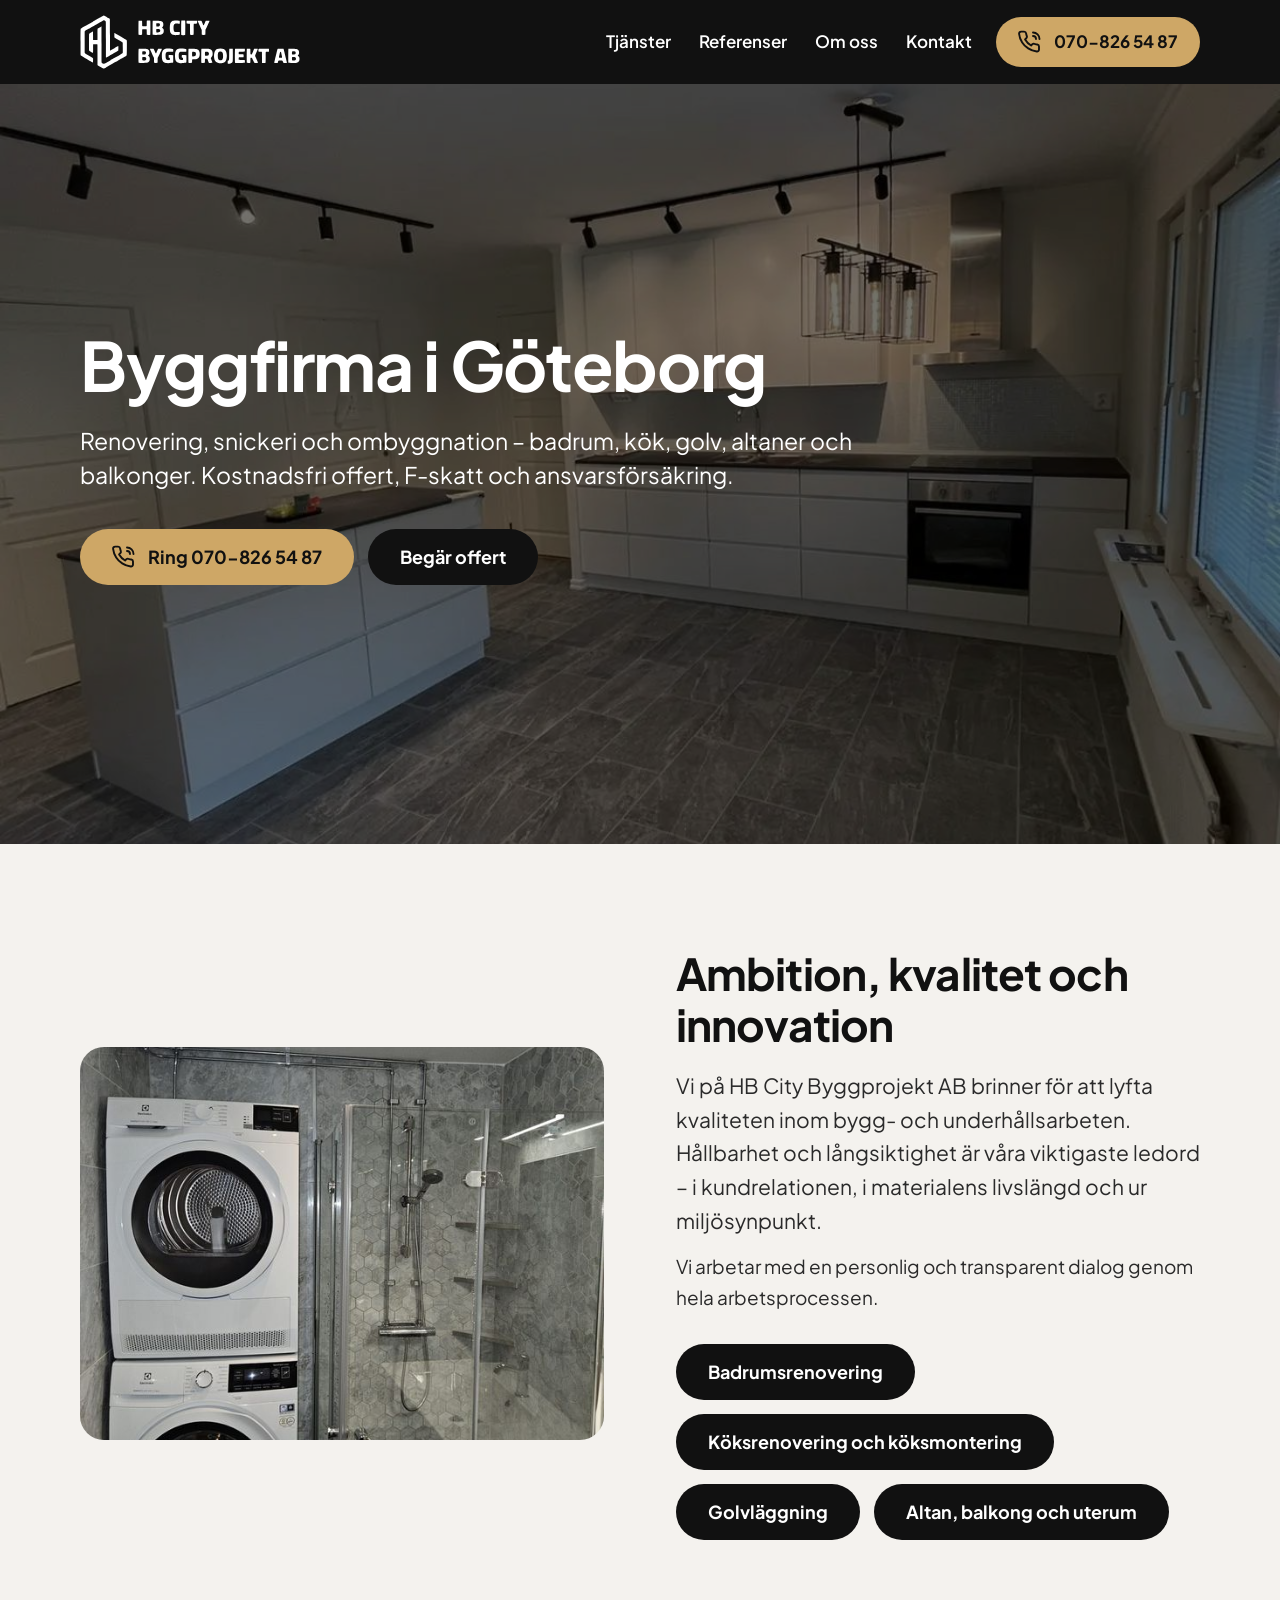
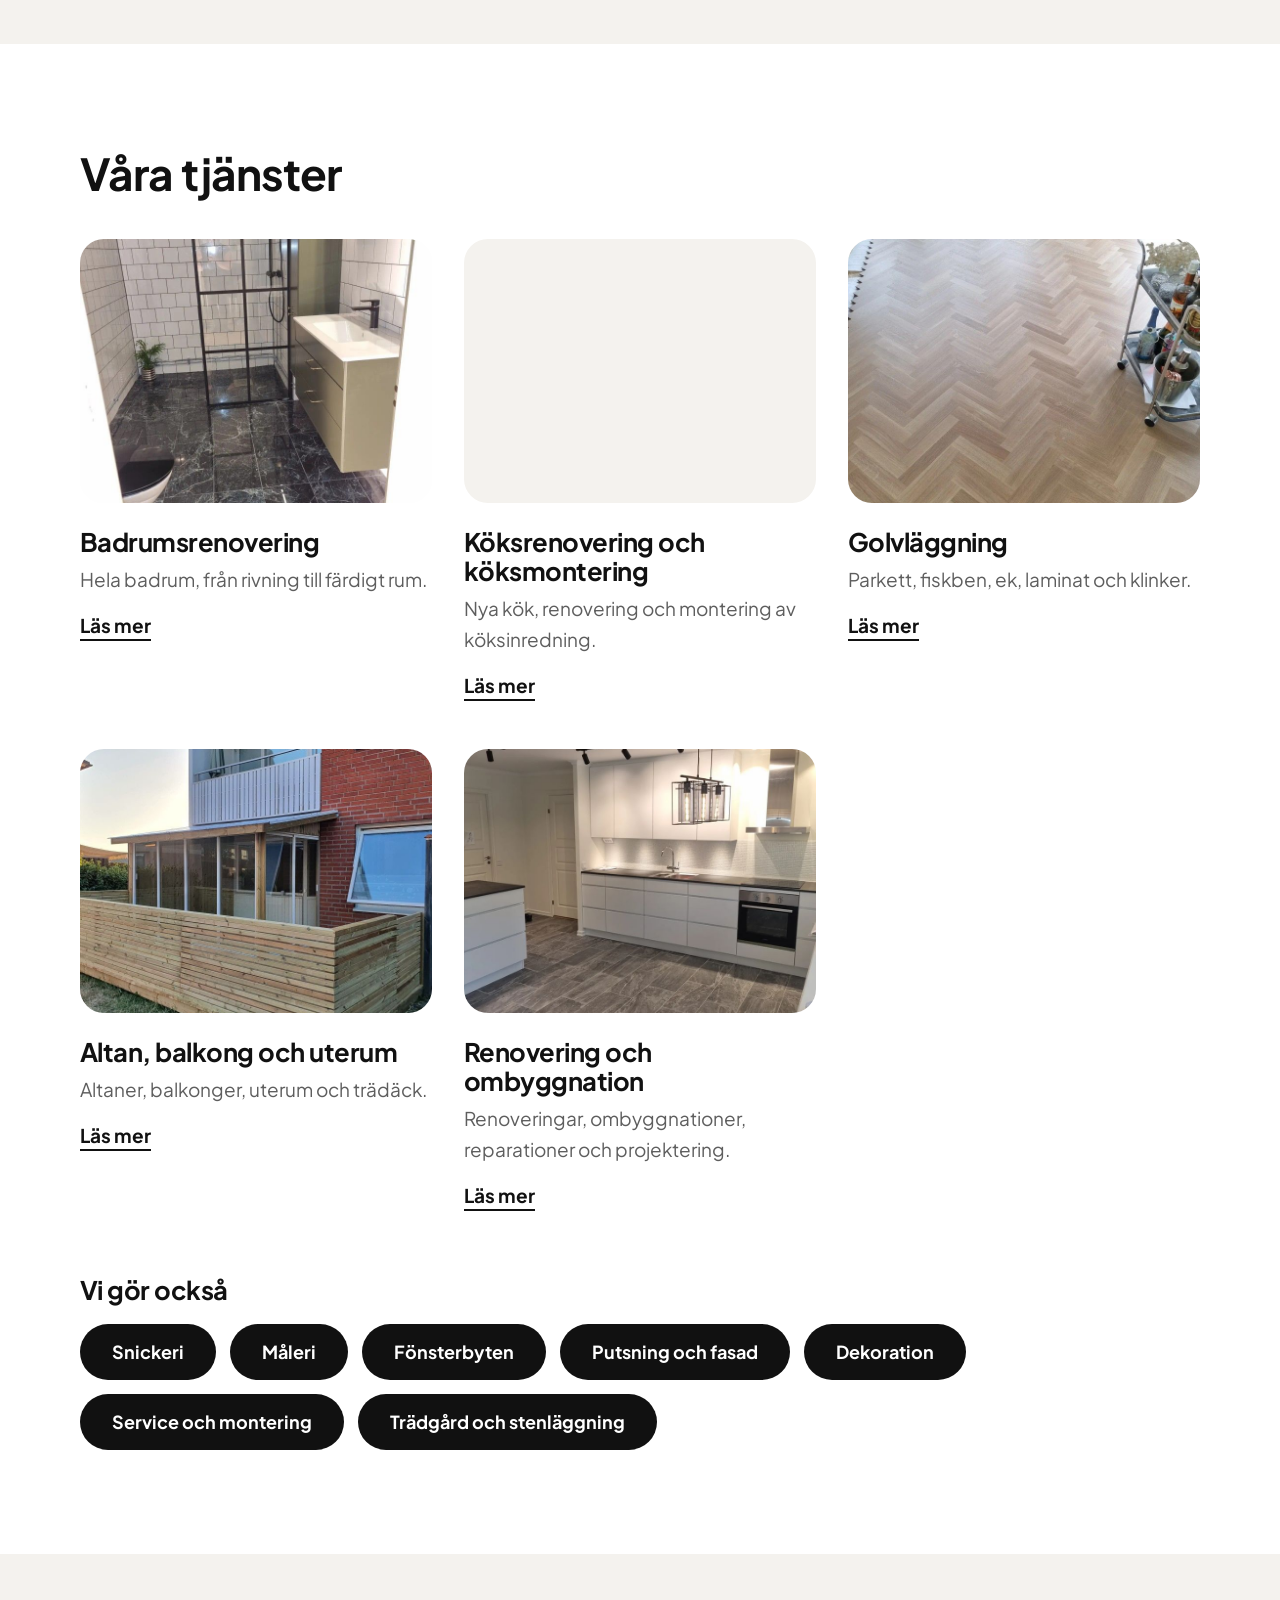
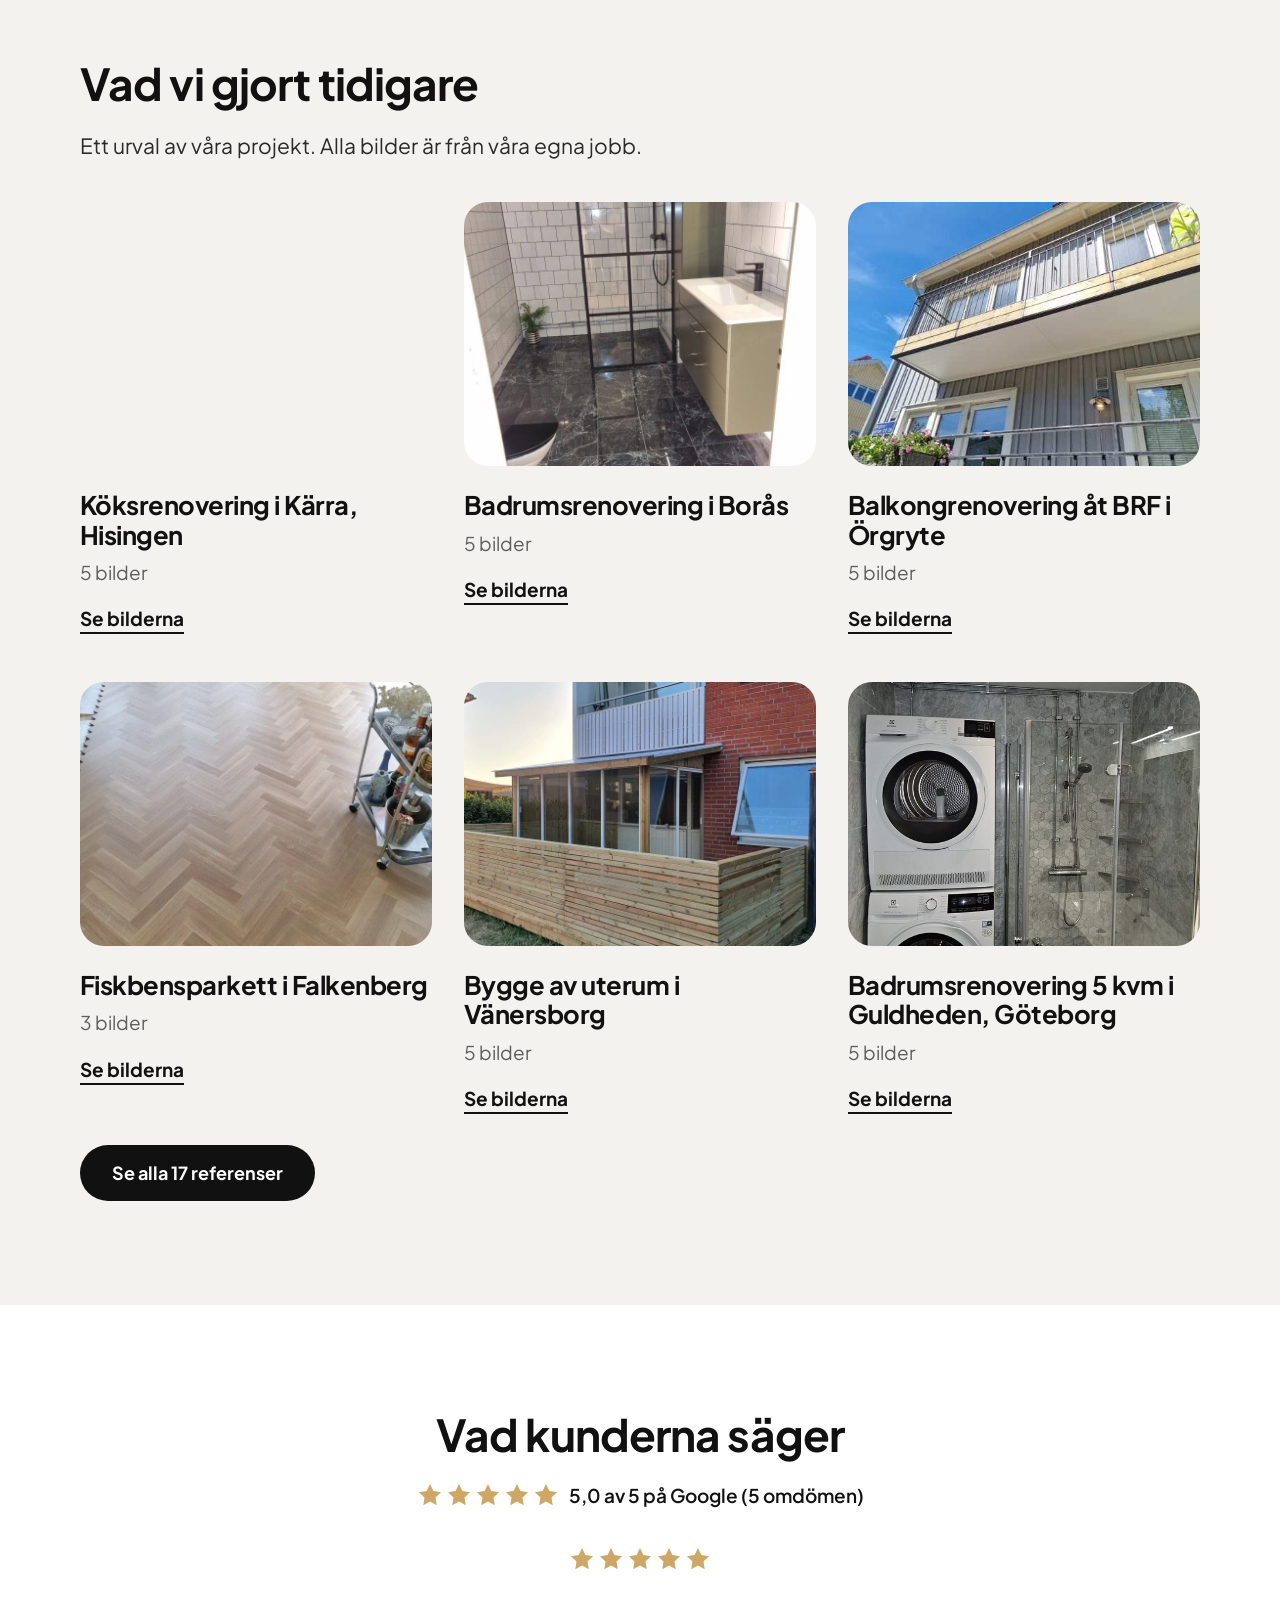
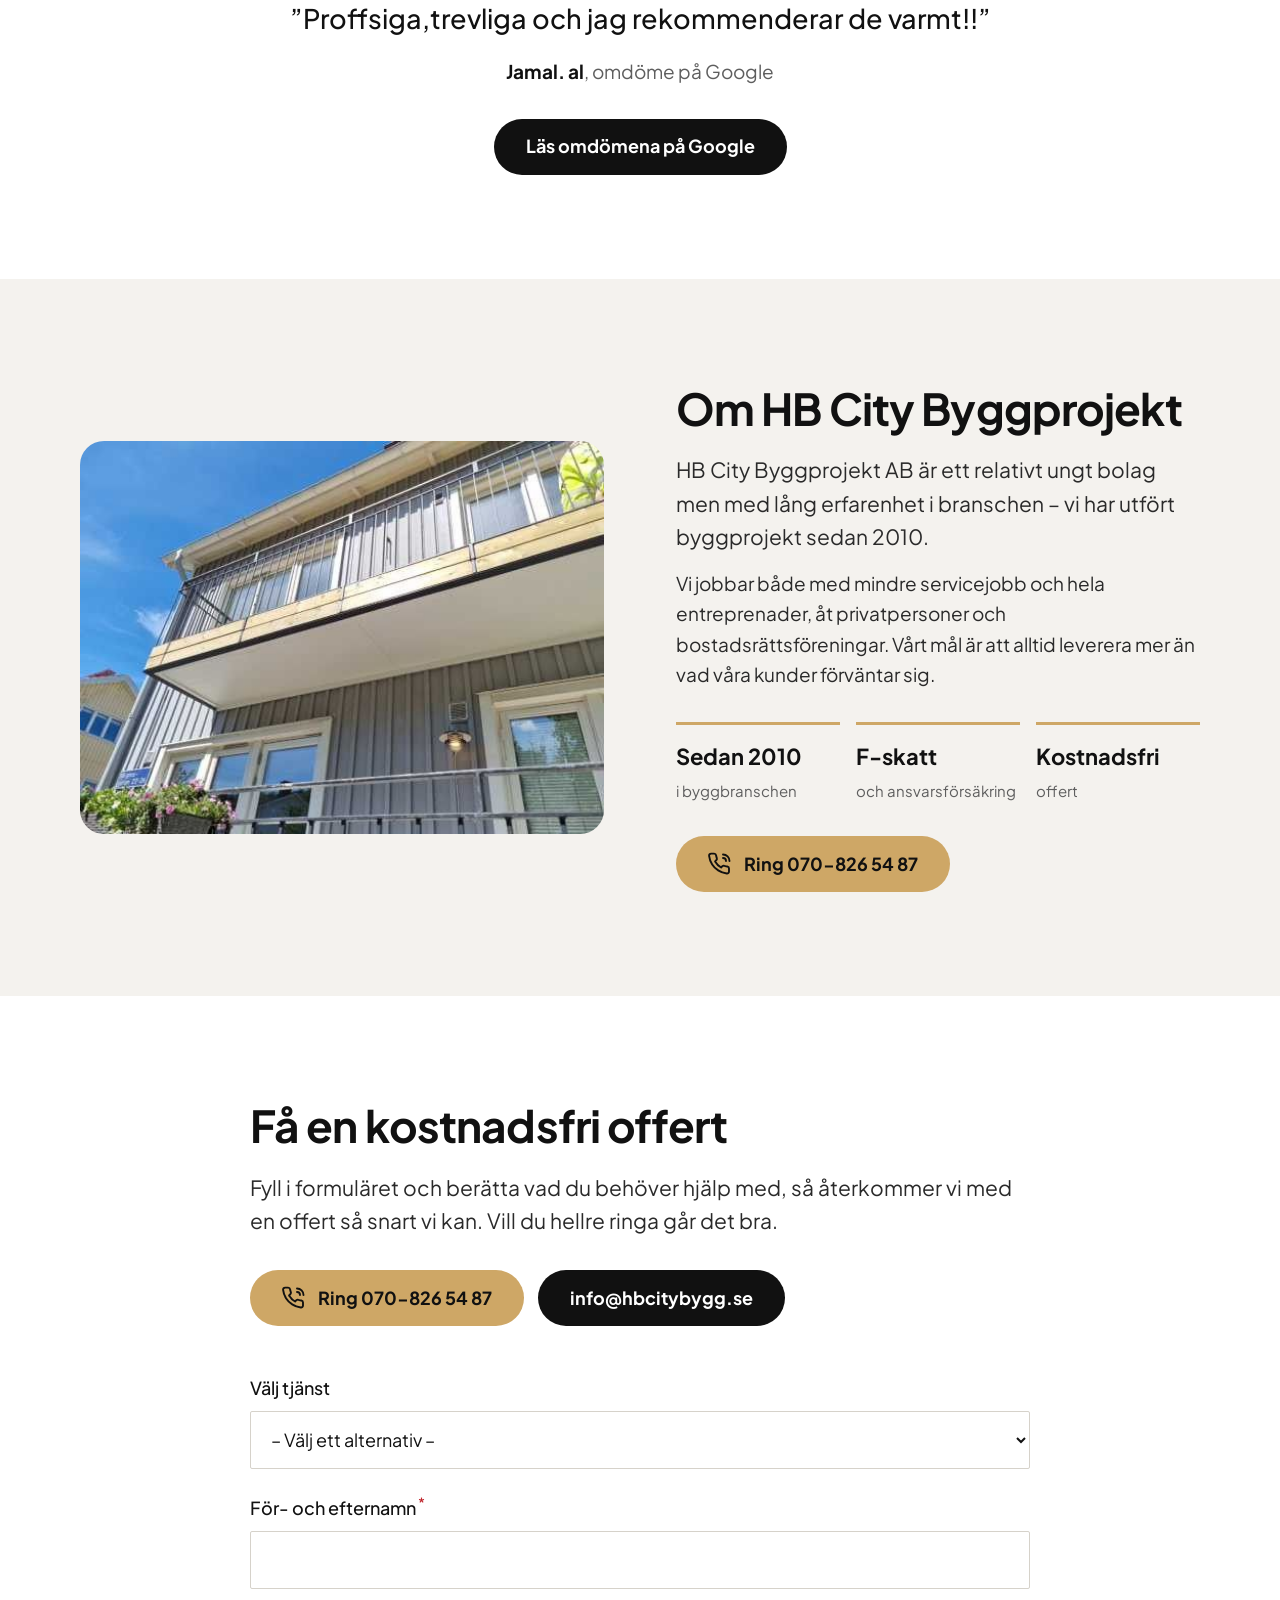
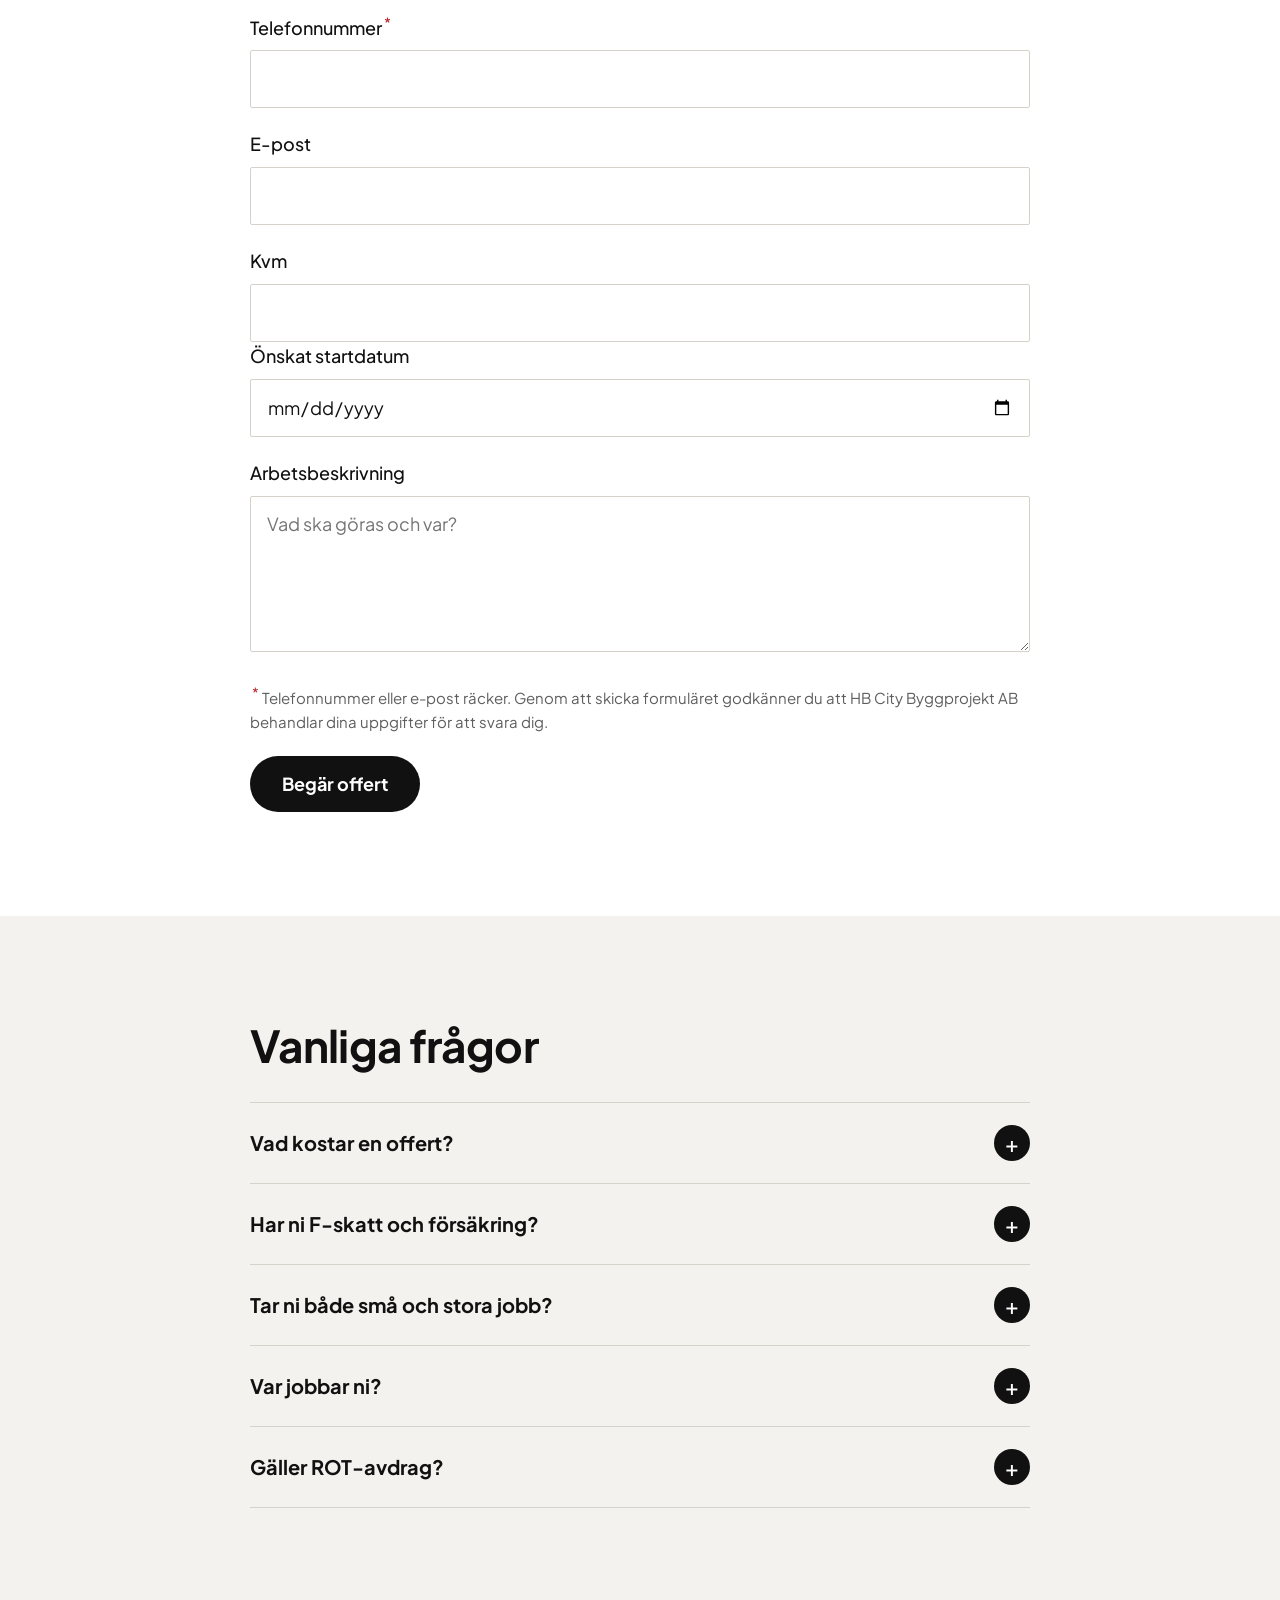
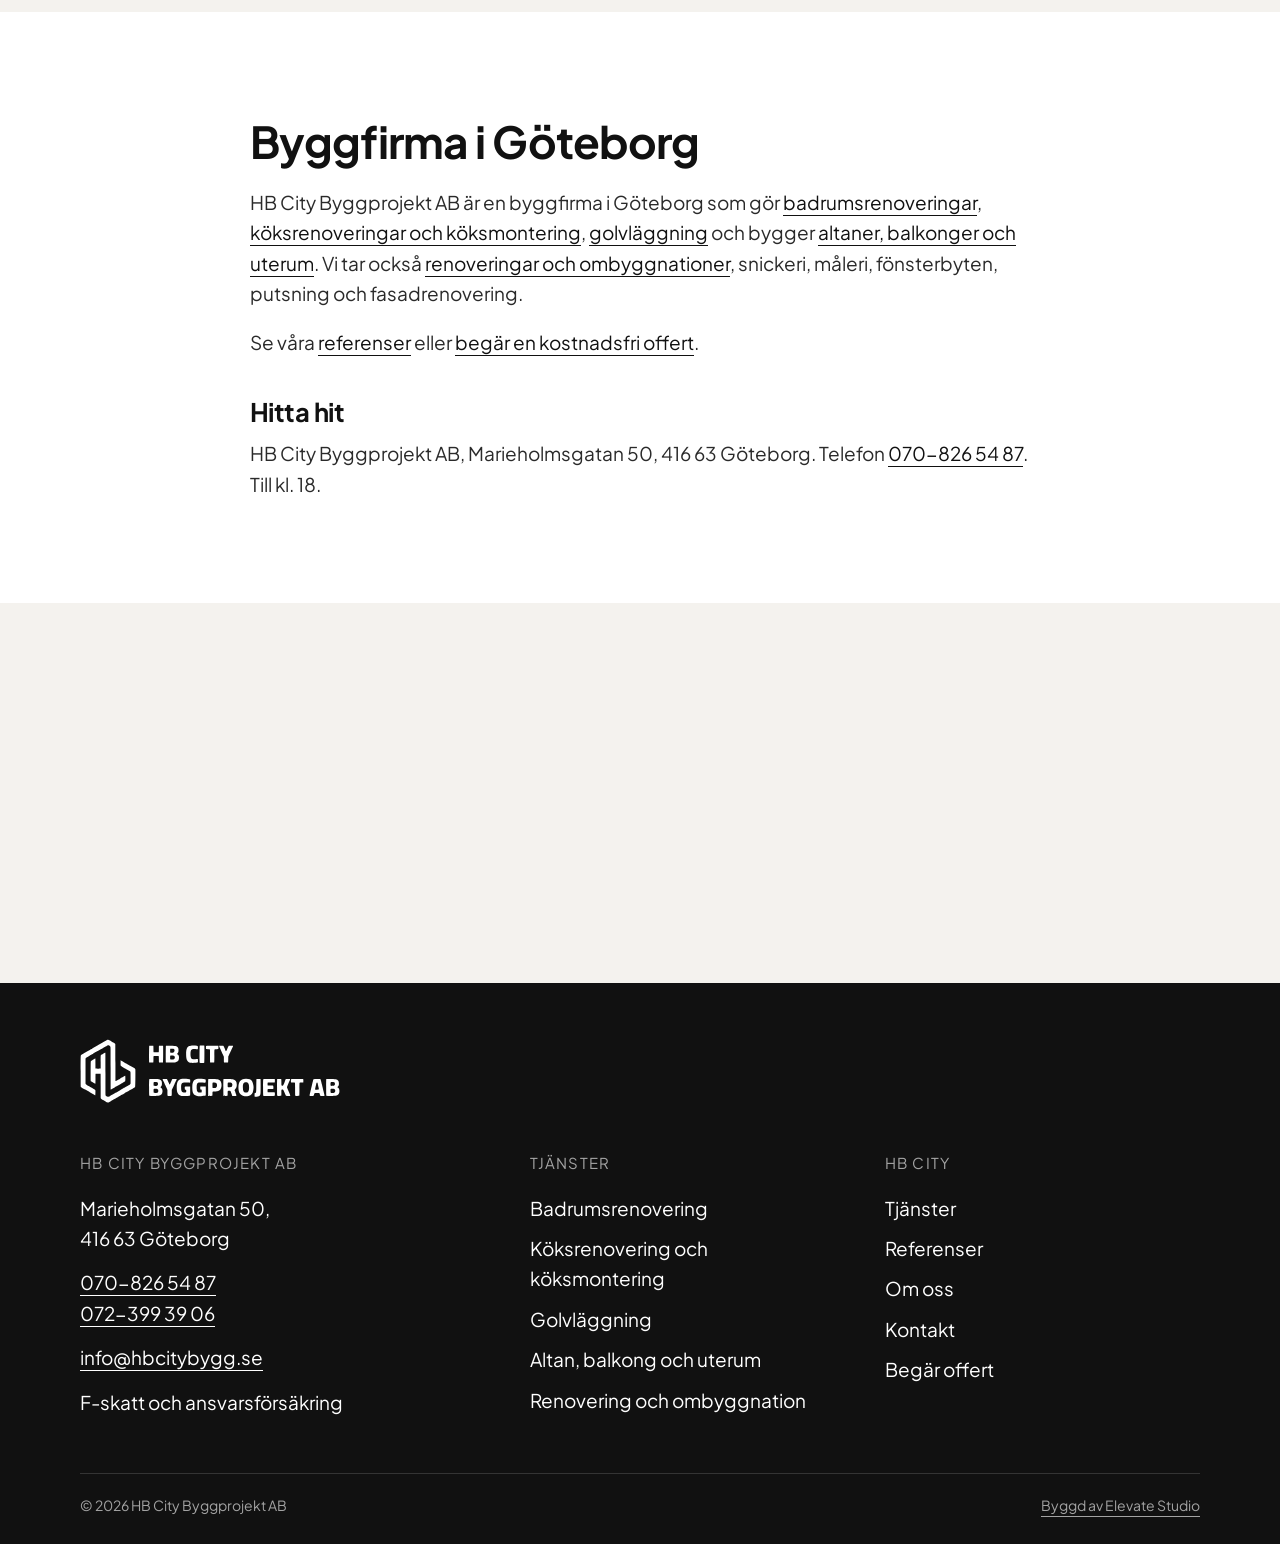
==== docs/index.html @ 8b1ec7a8 "HB City Byggprojekt: ny webbplats Statisk sida i S-Bygg-stilen med HB Citys logga (vektoriserad), fä" ====
<!doctype html>
<html lang="sv">
<head>
<meta charset="utf-8">
<meta name="viewport" content="width=device-width,initial-scale=1,viewport-fit=cover">
<title>Byggfirma i Göteborg – renovering, badrum, kök, golv | HB City Byggprojekt AB</title>
<meta name="description" content="HB City Byggprojekt AB är en byggfirma i Göteborg: badrumsrenovering, köksrenovering, golvläggning, altaner och balkonger. F-skatt, ansvarsförsäkring och kostnadsfri offert.">
<link rel="canonical" href="https://elevatestudio018.github.io/HB-City-Bygg/">
<meta property="og:type" content="website">
<meta property="og:locale" content="sv_SE">
<meta property="og:site_name" content="HB City Byggprojekt AB">
<meta property="og:title" content="Byggfirma i Göteborg – renovering, badrum, kök, golv | HB City Byggprojekt AB">
<meta property="og:description" content="HB City Byggprojekt AB är en byggfirma i Göteborg: badrumsrenovering, köksrenovering, golvläggning, altaner och balkonger. F-skatt, ansvarsförsäkring och kostnadsfri offert.">
<meta property="og:image" content="https://elevatestudio018.github.io/HB-City-Bygg/img/kok-karra-5.jpg">
<meta name="theme-color" content="#111111">
<link rel="preconnect" href="https://fonts.googleapis.com"><link rel="preconnect" href="https://fonts.gstatic.com" crossorigin>
<link rel="stylesheet" href="https://fonts.googleapis.com/css2?family=Plus+Jakarta+Sans:wght@400;500;600;700;800&display=swap">
<link rel="stylesheet" href="assets/site.css">
<link rel="icon" href="img/favicon.svg" type="image/svg+xml">
<script type="application/ld+json">{"@context": "https://schema.org", "@type": "HomeAndConstructionBusiness", "name": "HB City Byggprojekt AB", "url": "https://elevatestudio018.github.io/HB-City-Bygg/", "telephone": "+46708265487", "email": "info@hbcitybygg.se", "image": "https://elevatestudio018.github.io/HB-City-Bygg/img/kok-karra-5.jpg", "address": {"@type": "PostalAddress", "streetAddress": "Marieholmsgatan 50", "postalCode": "41663", "addressLocality": "Göteborg", "addressCountry": "SE"}, "areaServed": {"@type": "City", "name": "Göteborg"}}</script>
</head>
<body>
<a class="skip" href="#main">Hoppa till innehållet</a>
<header class="head">
  <div class="wrap bar">
    <a class="logo" href="index.html" aria-label="HB City Byggprojekt AB, till startsidan"><img class="logo-img" src="img/hb-city-logo.svg" alt="HB City Byggprojekt AB" width="783" height="193"></a>
    <nav class="nav" aria-label="Huvudmeny"><a href="index.html#tjanster">Tjänster</a><a href="referenser.html">Referenser</a><a href="index.html#om-oss">Om oss</a><a href="index.html#kontakt">Kontakt</a></nav>
    <a class="pill pill-gold head-call" href="tel:+46708265487"><svg class="pi" viewBox="0 0 24 24" fill="none" stroke="currentColor" stroke-width="1.9" stroke-linecap="round" stroke-linejoin="round" aria-hidden="true"><path d="M21 16.5v3a2 2 0 0 1-2.2 2 19.8 19.8 0 0 1-8.6-3.1 19.5 19.5 0 0 1-6-6A19.8 19.8 0 0 1 1.1 3.8 2 2 0 0 1 3.1 1.6h3a2 2 0 0 1 2 1.7c.1 1 .4 1.9.7 2.8a2 2 0 0 1-.5 2.1L7.1 9.5a16 16 0 0 0 6 6l1.3-1.3a2 2 0 0 1 2.1-.4c.9.3 1.8.6 2.8.7a2 2 0 0 1 1.7 2z"/><path d="M15 2.5a6.5 6.5 0 0 1 6.5 6.5M15 6a3 3 0 0 1 3 3"/></svg><span>070-826 54 87</span></a>
    <a class="round round-gold head-round" href="tel:+46708265487" aria-label="Ring 070-826 54 87"><svg class="pi" viewBox="0 0 24 24" fill="none" stroke="currentColor" stroke-width="1.9" stroke-linecap="round" stroke-linejoin="round" aria-hidden="true"><path d="M21 16.5v3a2 2 0 0 1-2.2 2 19.8 19.8 0 0 1-8.6-3.1 19.5 19.5 0 0 1-6-6A19.8 19.8 0 0 1 1.1 3.8 2 2 0 0 1 3.1 1.6h3a2 2 0 0 1 2 1.7c.1 1 .4 1.9.7 2.8a2 2 0 0 1-.5 2.1L7.1 9.5a16 16 0 0 0 6 6l1.3-1.3a2 2 0 0 1 2.1-.4c.9.3 1.8.6 2.8.7a2 2 0 0 1 1.7 2z"/><path d="M15 2.5a6.5 6.5 0 0 1 6.5 6.5M15 6a3 3 0 0 1 3 3"/></svg></a>
    <button class="burger" id="menuBtn" type="button" aria-expanded="false" aria-controls="menu" aria-label="Meny"><span></span><span></span></button>
  </div>
  <nav class="menu" id="menu" aria-label="Meny" hidden>
    <div class="wrap">
      <ul class="menu-main"><li><a href="index.html#tjanster">Tjänster</a></li><li><a href="referenser.html">Referenser</a></li><li><a href="index.html#om-oss">Om oss</a></li><li><a href="index.html#kontakt">Kontakt</a></li><li><a href="index.html#offert">Begär offert</a></li></ul>
      <p class="menu-h">Tjänster</p><ul class="menu-svc"><li><a href="tjanst-badrum.html">Badrumsrenovering</a></li><li><a href="tjanst-kok.html">Köksrenovering och köksmontering</a></li><li><a href="tjanst-golv.html">Golvläggning</a></li><li><a href="tjanst-altan-balkong.html">Altan, balkong och uterum</a></li><li><a href="tjanst-renovering.html">Renovering och ombyggnation</a></li></ul>
      <a class="pill pill-gold" href="tel:+46708265487"><svg class="pi" viewBox="0 0 24 24" fill="none" stroke="currentColor" stroke-width="1.9" stroke-linecap="round" stroke-linejoin="round" aria-hidden="true"><path d="M21 16.5v3a2 2 0 0 1-2.2 2 19.8 19.8 0 0 1-8.6-3.1 19.5 19.5 0 0 1-6-6A19.8 19.8 0 0 1 1.1 3.8 2 2 0 0 1 3.1 1.6h3a2 2 0 0 1 2 1.7c.1 1 .4 1.9.7 2.8a2 2 0 0 1-.5 2.1L7.1 9.5a16 16 0 0 0 6 6l1.3-1.3a2 2 0 0 1 2.1-.4c.9.3 1.8.6 2.8.7a2 2 0 0 1 1.7 2z"/><path d="M15 2.5a6.5 6.5 0 0 1 6.5 6.5M15 6a3 3 0 0 1 3 3"/></svg><span>Ring 070-826 54 87</span></a>
    </div>
  </nav>
</header>
<main id="main">
<section class="hero" aria-labelledby="hero-h">
  <div class="hero-ph"><img src="img/kok-karra-5.jpg" srcset="img/kok-karra-5-s.jpg 800w, img/kok-karra-5.jpg 1600w" sizes="100vw" alt="Renoverat kök med köksö i Kärra, Hisingen" fetchpriority="high" decoding="async" style="object-position:50% 50%"></div>
  <div class="wrap hero-in">
    <h1 id="hero-h">Byggfirma i Göteborg</h1>
    <p>Renovering, snickeri och ombyggnation – badrum, kök, golv, altaner och balkonger. Kostnadsfri offert, F-skatt och ansvarsförsäkring.</p>
    <div class="btns"><a class="pill pill-gold" href="tel:+46708265487"><svg class="pi" viewBox="0 0 24 24" fill="none" stroke="currentColor" stroke-width="1.9" stroke-linecap="round" stroke-linejoin="round" aria-hidden="true"><path d="M21 16.5v3a2 2 0 0 1-2.2 2 19.8 19.8 0 0 1-8.6-3.1 19.5 19.5 0 0 1-6-6A19.8 19.8 0 0 1 1.1 3.8 2 2 0 0 1 3.1 1.6h3a2 2 0 0 1 2 1.7c.1 1 .4 1.9.7 2.8a2 2 0 0 1-.5 2.1L7.1 9.5a16 16 0 0 0 6 6l1.3-1.3a2 2 0 0 1 2.1-.4c.9.3 1.8.6 2.8.7a2 2 0 0 1 1.7 2z"/><path d="M15 2.5a6.5 6.5 0 0 1 6.5 6.5M15 6a3 3 0 0 1 3 3"/></svg><span>Ring 070-826 54 87</span></a><a class="pill pill-dark" href="#offert">Begär offert</a></div>
  </div>
</section>

<section class="sec tint" aria-labelledby="intro-h">
  <div class="wrap split">
    <figure class="ph"><img src="img/badrum-guldheden-3.jpg" srcset="img/badrum-guldheden-3-s.jpg 800w, img/badrum-guldheden-3.jpg 1600w" sizes="(min-width: 960px) 50vw, 100vw" alt="Renoverat badrum i Guldheden, Göteborg" loading="lazy" decoding="async" style="object-position:50% 50%"></figure>
    <div>
      <h2 id="intro-h">Ambition, kvalitet och innovation</h2>
      <p class="lead">Vi på HB City Byggprojekt AB brinner för att lyfta kvaliteten inom bygg- och underhållsarbeten. Hållbarhet och långsiktighet är våra viktigaste ledord – i kundrelationen, i materialens livslängd och ur miljösynpunkt.</p>
      <p>Vi arbetar med en personlig och transparent dialog genom hela arbetsprocessen.</p>
      <div class="btns"><a class="pill pill-dark" href="tjanst-badrum.html">Badrumsrenovering</a> <a class="pill pill-dark" href="tjanst-kok.html">Köksrenovering och köksmontering</a> <a class="pill pill-dark" href="tjanst-golv.html">Golvläggning</a> <a class="pill pill-dark" href="tjanst-altan-balkong.html">Altan, balkong och uterum</a></div>
    </div>
  </div>
</section>

<section class="sec" id="tjanster" aria-labelledby="tj-h">
  <div class="wrap">
    <h2 id="tj-h">Våra tjänster</h2>
    <ul class="cards"><li class="card"><a href="tjanst-badrum.html"><figure class="ph"><img src="img/badrum-boras-3.jpg" srcset="img/badrum-boras-3-s.jpg 800w, img/badrum-boras-3.jpg 1600w" sizes="(min-width: 960px) 33vw, 100vw" alt="Badrumsrenovering" loading="lazy" decoding="async" style="object-position:50% 50%"></figure><h3>Badrumsrenovering</h3><p>Hela badrum, från rivning till färdigt rum.</p><span class="more">Läs mer</span></a></li><li class="card"><a href="tjanst-kok.html"><figure class="ph"><img src="img/kok-karra-5.jpg" srcset="img/kok-karra-5-s.jpg 800w, img/kok-karra-5.jpg 1600w" sizes="(min-width: 960px) 33vw, 100vw" alt="Köksrenovering och köksmontering" loading="lazy" decoding="async" style="object-position:50% 50%"></figure><h3>Köksrenovering och köksmontering</h3><p>Nya kök, renovering och montering av köksinredning.</p><span class="more">Läs mer</span></a></li><li class="card"><a href="tjanst-golv.html"><figure class="ph"><img src="img/fiskben-falkenberg-3.jpg" srcset="img/fiskben-falkenberg-3-s.jpg 800w, img/fiskben-falkenberg-3.jpg 1600w" sizes="(min-width: 960px) 33vw, 100vw" alt="Golvläggning" loading="lazy" decoding="async" style="object-position:50% 50%"></figure><h3>Golvläggning</h3><p>Parkett, fiskben, ek, laminat och klinker.</p><span class="more">Läs mer</span></a></li><li class="card"><a href="tjanst-altan-balkong.html"><figure class="ph"><img src="img/uterum-vanersborg-4.jpg" srcset="img/uterum-vanersborg-4-s.jpg 800w, img/uterum-vanersborg-4.jpg 1600w" sizes="(min-width: 960px) 33vw, 100vw" alt="Altan, balkong och uterum" loading="lazy" decoding="async" style="object-position:50% 50%"></figure><h3>Altan, balkong och uterum</h3><p>Altaner, balkonger, uterum och trädäck.</p><span class="more">Läs mer</span></a></li><li class="card"><a href="tjanst-renovering.html"><figure class="ph"><img src="img/kok-karra-1.jpg" srcset="img/kok-karra-1-s.jpg 800w, img/kok-karra-1.jpg 1600w" sizes="(min-width: 960px) 33vw, 100vw" alt="Renovering och ombyggnation" loading="lazy" decoding="async" style="object-position:50% 50%"></figure><h3>Renovering och ombyggnation</h3><p>Renoveringar, ombyggnationer, reparationer och projektering.</p><span class="more">Läs mer</span></a></li></ul>
    <h3 class="also-h">Vi gör också</h3>
    <div class="btns"><a class="pill pill-dark" href="index.html?typ=Snickeri#offert">Snickeri</a><a class="pill pill-dark" href="index.html?typ=M%C3%A5leri#offert">Måleri</a><a class="pill pill-dark" href="index.html?typ=F%C3%B6nsterbyten#offert">Fönsterbyten</a><a class="pill pill-dark" href="index.html?typ=Putsning+och+fasad#offert">Putsning och fasad</a><a class="pill pill-dark" href="index.html?typ=Dekoration#offert">Dekoration</a><a class="pill pill-dark" href="index.html?typ=Service+och+montering#offert">Service och montering</a><a class="pill pill-dark" href="index.html?typ=Tr%C3%A4dg%C3%A5rd+och+stenl%C3%A4ggning#offert">Trädgård och stenläggning</a></div>
  </div>
</section>

<section class="sec tint" id="referenser" aria-labelledby="ref-h">
  <div class="wrap">
    <h2 id="ref-h">Vad vi gjort tidigare</h2>
    <p class="lead">Ett urval av våra projekt. Alla bilder är från våra egna jobb.</p>
    <ul class="cards"><li class="card"><a href="referenser.html#kok-karra"><figure class="ph"><img src="img/kok-karra-5.jpg" srcset="img/kok-karra-5-s.jpg 800w, img/kok-karra-5.jpg 1600w" sizes="(min-width: 960px) 33vw, 100vw" alt="Köksrenovering i Kärra, Hisingen" loading="lazy" decoding="async" style="object-position:50% 50%"></figure><h3>Köksrenovering i Kärra, Hisingen</h3><p>5 bilder</p><span class="more">Se bilderna</span></a></li><li class="card"><a href="referenser.html#badrum-boras"><figure class="ph"><img src="img/badrum-boras-3.jpg" srcset="img/badrum-boras-3-s.jpg 800w, img/badrum-boras-3.jpg 1600w" sizes="(min-width: 960px) 33vw, 100vw" alt="Badrumsrenovering i Borås" loading="lazy" decoding="async" style="object-position:50% 50%"></figure><h3>Badrumsrenovering i Borås</h3><p>5 bilder</p><span class="more">Se bilderna</span></a></li><li class="card"><a href="referenser.html#balkong-orgryte"><figure class="ph"><img src="img/balkong-orgryte-1.jpg" srcset="img/balkong-orgryte-1-s.jpg 800w, img/balkong-orgryte-1.jpg 1600w" sizes="(min-width: 960px) 33vw, 100vw" alt="Balkongrenovering åt BRF i Örgryte" loading="lazy" decoding="async" style="object-position:50% 50%"></figure><h3>Balkongrenovering åt BRF i Örgryte</h3><p>5 bilder</p><span class="more">Se bilderna</span></a></li><li class="card"><a href="referenser.html#fiskben-falkenberg"><figure class="ph"><img src="img/fiskben-falkenberg-3.jpg" srcset="img/fiskben-falkenberg-3-s.jpg 800w, img/fiskben-falkenberg-3.jpg 1600w" sizes="(min-width: 960px) 33vw, 100vw" alt="Fiskbensparkett i Falkenberg" loading="lazy" decoding="async" style="object-position:50% 50%"></figure><h3>Fiskbensparkett i Falkenberg</h3><p>3 bilder</p><span class="more">Se bilderna</span></a></li><li class="card"><a href="referenser.html#uterum-vanersborg"><figure class="ph"><img src="img/uterum-vanersborg-4.jpg" srcset="img/uterum-vanersborg-4-s.jpg 800w, img/uterum-vanersborg-4.jpg 1600w" sizes="(min-width: 960px) 33vw, 100vw" alt="Bygge av uterum i Vänersborg" loading="lazy" decoding="async" style="object-position:50% 50%"></figure><h3>Bygge av uterum i Vänersborg</h3><p>5 bilder</p><span class="more">Se bilderna</span></a></li><li class="card"><a href="referenser.html#badrum-guldheden"><figure class="ph"><img src="img/badrum-guldheden-3.jpg" srcset="img/badrum-guldheden-3-s.jpg 800w, img/badrum-guldheden-3.jpg 1600w" sizes="(min-width: 960px) 33vw, 100vw" alt="Badrumsrenovering 5 kvm i Guldheden, Göteborg" loading="lazy" decoding="async" style="object-position:50% 50%"></figure><h3>Badrumsrenovering 5 kvm i Guldheden, Göteborg</h3><p>5 bilder</p><span class="more">Se bilderna</span></a></li></ul>
    <div class="btns"><a class="pill pill-dark" href="referenser.html">Se alla 17 referenser</a></div>
  </div>
</section>

<section class="sec" aria-labelledby="rv-h">
  <div class="wrap narrow center">
    <h2 id="rv-h">Vad kunderna säger</h2>
    <p class="rating"><span class="stars" role="img" aria-label="5 av 5 stjärnor"><svg viewBox="0 0 20 20" aria-hidden="true"><path d="m10 1.6 2.6 5.4 5.9.8-4.3 4.1 1 5.9L10 15l-5.2 2.8 1-5.9L1.5 7.8l5.9-.8z"/></svg><svg viewBox="0 0 20 20" aria-hidden="true"><path d="m10 1.6 2.6 5.4 5.9.8-4.3 4.1 1 5.9L10 15l-5.2 2.8 1-5.9L1.5 7.8l5.9-.8z"/></svg><svg viewBox="0 0 20 20" aria-hidden="true"><path d="m10 1.6 2.6 5.4 5.9.8-4.3 4.1 1 5.9L10 15l-5.2 2.8 1-5.9L1.5 7.8l5.9-.8z"/></svg><svg viewBox="0 0 20 20" aria-hidden="true"><path d="m10 1.6 2.6 5.4 5.9.8-4.3 4.1 1 5.9L10 15l-5.2 2.8 1-5.9L1.5 7.8l5.9-.8z"/></svg><svg viewBox="0 0 20 20" aria-hidden="true"><path d="m10 1.6 2.6 5.4 5.9.8-4.3 4.1 1 5.9L10 15l-5.2 2.8 1-5.9L1.5 7.8l5.9-.8z"/></svg></span> <span>5,0 av 5 på Google (5 omdömen)</span></p>
    <figure class="review center"><span class="stars" role="img" aria-label="5 av 5 stjärnor"><svg viewBox="0 0 20 20" aria-hidden="true"><path d="m10 1.6 2.6 5.4 5.9.8-4.3 4.1 1 5.9L10 15l-5.2 2.8 1-5.9L1.5 7.8l5.9-.8z"/></svg><svg viewBox="0 0 20 20" aria-hidden="true"><path d="m10 1.6 2.6 5.4 5.9.8-4.3 4.1 1 5.9L10 15l-5.2 2.8 1-5.9L1.5 7.8l5.9-.8z"/></svg><svg viewBox="0 0 20 20" aria-hidden="true"><path d="m10 1.6 2.6 5.4 5.9.8-4.3 4.1 1 5.9L10 15l-5.2 2.8 1-5.9L1.5 7.8l5.9-.8z"/></svg><svg viewBox="0 0 20 20" aria-hidden="true"><path d="m10 1.6 2.6 5.4 5.9.8-4.3 4.1 1 5.9L10 15l-5.2 2.8 1-5.9L1.5 7.8l5.9-.8z"/></svg><svg viewBox="0 0 20 20" aria-hidden="true"><path d="m10 1.6 2.6 5.4 5.9.8-4.3 4.1 1 5.9L10 15l-5.2 2.8 1-5.9L1.5 7.8l5.9-.8z"/></svg></span><blockquote><p>”Proffsiga,trevliga och jag rekommenderar de varmt!!”</p></blockquote><figcaption><b>Jamal. al</b>, omdöme på Google</figcaption></figure>
    <div class="btns"><a class="pill pill-dark" href="https://www.google.com/maps/search/?api=1&query=HB+City+Byggprojekt+AB%2C+Marieholmsgatan+50%2C+416+63+G%C3%B6teborg" target="_blank" rel="noopener">Läs omdömena på Google</a></div>
  </div>
</section>

<section class="sec tint" id="om-oss" aria-labelledby="om-h">
  <div class="wrap split">
    <figure class="ph"><img src="img/balkong-orgryte-1.jpg" srcset="img/balkong-orgryte-1-s.jpg 800w, img/balkong-orgryte-1.jpg 1600w" sizes="(min-width: 960px) 50vw, 100vw" alt="Renoverade balkonger åt en BRF i Örgryte" loading="lazy" decoding="async" style="object-position:50% 50%"></figure>
    <div>
      <h2 id="om-h">Om HB City Byggprojekt</h2>
      <p class="lead">HB City Byggprojekt AB är ett relativt ungt bolag men med lång erfarenhet i branschen – vi har utfört byggprojekt sedan 2010.</p>
      <p>Vi jobbar både med mindre servicejobb och hela entreprenader, åt privatpersoner och bostadsrättsföreningar. Vårt mål är att alltid leverera mer än vad våra kunder förväntar sig.</p>
      <ul class="facts">
        <li><b>Sedan 2010</b><span>i byggbranschen</span></li>
        <li><b>F-skatt</b><span>och ansvarsförsäkring</span></li>
        <li><b>Kostnadsfri</b><span>offert</span></li>
      </ul>
      <div class="btns"><a class="pill pill-gold" href="tel:+46708265487"><svg class="pi" viewBox="0 0 24 24" fill="none" stroke="currentColor" stroke-width="1.9" stroke-linecap="round" stroke-linejoin="round" aria-hidden="true"><path d="M21 16.5v3a2 2 0 0 1-2.2 2 19.8 19.8 0 0 1-8.6-3.1 19.5 19.5 0 0 1-6-6A19.8 19.8 0 0 1 1.1 3.8 2 2 0 0 1 3.1 1.6h3a2 2 0 0 1 2 1.7c.1 1 .4 1.9.7 2.8a2 2 0 0 1-.5 2.1L7.1 9.5a16 16 0 0 0 6 6l1.3-1.3a2 2 0 0 1 2.1-.4c.9.3 1.8.6 2.8.7a2 2 0 0 1 1.7 2z"/><path d="M15 2.5a6.5 6.5 0 0 1 6.5 6.5M15 6a3 3 0 0 1 3 3"/></svg><span>Ring 070-826 54 87</span></a></div>
    </div>
  </div>
</section>

<section class="sec" id="kontakt" aria-labelledby="kt-h">
  <div class="wrap narrow">
    <h2 id="kt-h">Få en kostnadsfri offert</h2>
    <p class="lead">Fyll i formuläret och berätta vad du behöver hjälp med, så återkommer vi med en offert så snart vi kan. Vill du hellre ringa går det bra.</p>
    <div class="btns"><a class="pill pill-gold" href="tel:+46708265487"><svg class="pi" viewBox="0 0 24 24" fill="none" stroke="currentColor" stroke-width="1.9" stroke-linecap="round" stroke-linejoin="round" aria-hidden="true"><path d="M21 16.5v3a2 2 0 0 1-2.2 2 19.8 19.8 0 0 1-8.6-3.1 19.5 19.5 0 0 1-6-6A19.8 19.8 0 0 1 1.1 3.8 2 2 0 0 1 3.1 1.6h3a2 2 0 0 1 2 1.7c.1 1 .4 1.9.7 2.8a2 2 0 0 1-.5 2.1L7.1 9.5a16 16 0 0 0 6 6l1.3-1.3a2 2 0 0 1 2.1-.4c.9.3 1.8.6 2.8.7a2 2 0 0 1 1.7 2z"/><path d="M15 2.5a6.5 6.5 0 0 1 6.5 6.5M15 6a3 3 0 0 1 3 3"/></svg><span>Ring 070-826 54 87</span></a><a class="pill pill-dark" href="mailto:info@hbcitybygg.se">info@hbcitybygg.se</a></div>
    <div id="offert"><form class="form" id="qform" novalidate data-endpoint="https://formsubmit.co/ajax/elevate.studio018@gmail.com">
  <p class="field"><label for="f-typ">Välj tjänst</label><select id="f-typ" name="Tjänst"><option value="">– Välj ett alternativ –</option><option>Badrumsrenovering</option><option>Köksrenovering och köksmontering</option><option>Golvläggning</option><option>Altan, balkong och uterum</option><option>Renovering och ombyggnation</option><option>Snickeri</option><option>Måleri</option><option>Fönsterbyten</option><option>Putsning och fasad</option><option>Dekoration</option><option>Service och montering</option><option>Trädgård och stenläggning</option><option>Annat</option></select></p>
  <p class="field"><label for="f-namn">För- och efternamn<span class="req" aria-hidden="true">*</span></label><input id="f-namn" name="Namn" autocomplete="name" required><span class="err" id="e-namn" hidden>Skriv ditt namn.</span></p>
  <p class="field"><label for="f-tel">Telefonnummer<span class="req" aria-hidden="true">*</span></label><input id="f-tel" name="Telefon" type="tel" autocomplete="tel"><span class="err" id="e-tel" hidden>Skriv telefonnummer eller e-post.</span></p>
  <p class="field"><label for="f-epost">E-post</label><input id="f-epost" name="E-post" type="email" autocomplete="email"><span class="err" id="e-epost" hidden>Kontrollera e-postadressen.</span></p>
  <div class="f2">
    <p class="field"><label for="f-kvm">Kvm</label><input id="f-kvm" name="Kvm" inputmode="decimal"></p>
    <p class="field"><label for="f-start">Önskat startdatum</label><input id="f-start" name="Önskat startdatum" type="date"></p>
  </div>
  <p class="field"><label for="f-besk">Arbetsbeskrivning</label><textarea id="f-besk" name="Arbetsbeskrivning" rows="5" placeholder="Vad ska göras och var?"></textarea></p>
  <p class="hp" aria-hidden="true"><label for="f-web">Lämna tomt</label><input id="f-web" name="_honey" tabindex="-1" autocomplete="off"></p>
  <p class="small"><span class="req" aria-hidden="true">*</span> Telefonnummer eller e-post räcker. Genom att skicka formuläret godkänner du att HB City Byggprojekt AB behandlar dina uppgifter för att svara dig.</p>
  <p><button class="pill pill-dark" type="submit">Begär offert</button></p>
  <p class="send-err" id="send-err" role="alert" hidden>Det gick inte att skicka just nu. Försök igen, eller ring <a href="tel:+46708265487">070-826 54 87</a>.</p>
</form>
<div class="done" id="qdone" tabindex="-1" hidden>
  <p class="done-h">Tack! Vi har fått din förfrågan.</p>
  <p>Vi återkommer med en offert så snart vi kan. Brådskar det, ring <a href="tel:+46708265487">070-826 54 87</a>.</p>
  <p><button class="link" type="button" id="qagain">Skicka en ny förfrågan</button></p>
</div></div>
  </div>
</section>

<section class="sec tint" id="fragor" aria-labelledby="fq-h">
  <div class="wrap narrow">
    <h2 id="fq-h">Vanliga frågor</h2>
    <div class="faq"><details><summary>Vad kostar en offert?</summary><p>Offerten är kostnadsfri. Fyll i <a href="#offert">formuläret</a> eller ring <a href="tel:+46708265487">070-826 54 87</a>.</p></details><details><summary>Har ni F-skatt och försäkring?</summary><p>Ja. Vi har F-skatt och ansvarsförsäkring.</p></details><details><summary>Tar ni både små och stora jobb?</summary><p>Ja. Vi gör allt från mindre servicejobb till hela entreprenader.</p></details><details><summary>Var jobbar ni?</summary><p>Vi utgår från Göteborg. Vi har gjort jobb i bland annat Stenungsund, Vänersborg, Borås, Falkenberg och Smögen.</p></details><details><summary>Gäller ROT-avdrag?</summary><p>ROT-avdraget gäller arbetskostnaden för många renoveringar och ombyggnader i bostäder. Vi går igenom vad som gäller för ditt jobb i offerten.</p></details></div>
  </div>
</section>

<section class="sec seo" aria-labelledby="seo-h">
  <div class="wrap narrow">
    <h2 id="seo-h">Byggfirma i Göteborg</h2>
    <p>HB City Byggprojekt AB är en byggfirma i Göteborg som gör <a href="tjanst-badrum.html">badrumsrenoveringar</a>, <a href="tjanst-kok.html">köksrenoveringar och köksmontering</a>, <a href="tjanst-golv.html">golvläggning</a> och bygger <a href="tjanst-altan-balkong.html">altaner, balkonger och uterum</a>. Vi tar också <a href="tjanst-renovering.html">renoveringar och ombyggnationer</a>, snickeri, måleri, fönsterbyten, putsning och fasadrenovering.</p>
    <p>Se våra <a href="referenser.html">referenser</a> eller <a href="#offert">begär en kostnadsfri offert</a>.</p>
    <h3>Hitta hit</h3>
    <p>HB City Byggprojekt AB, Marieholmsgatan 50, 416 63 Göteborg. Telefon <a href="tel:+46708265487">070-826 54 87</a>. Till kl. 18.</p>
  </div>
</section>

<section class="map" aria-label="Karta">
  <iframe src="https://www.google.com/maps?q=Marieholmsgatan+50%2C+416+63+G%C3%B6teborg&z=14&hl=sv&output=embed" title="Karta: Marieholmsgatan 50, 416 63 Göteborg" loading="lazy" referrerpolicy="no-referrer-when-downgrade"></iframe>
</section>
</main>
<footer class="foot">
  <div class="wrap">
    <a class="logo" href="index.html" aria-label="HB City Byggprojekt AB, till startsidan"><img class="logo-img" src="img/hb-city-logo.svg" alt="HB City Byggprojekt AB" width="783" height="193"></a>
    <div class="foot-grid">
      <div>
        <p class="foot-h">HB City Byggprojekt AB</p>
        <p>Marieholmsgatan 50,<br>416 63 Göteborg</p>
        <p><a href="tel:+46708265487">070-826 54 87</a><br><a href="tel:+46723993906">072-399 39 06</a></p>
        <p><a href="mailto:info@hbcitybygg.se">info@hbcitybygg.se</a></p>
        <p>F-skatt och ansvarsförsäkring</p>
      </div>
      <div><p class="foot-h">Tjänster</p><ul><li><a href="tjanst-badrum.html">Badrumsrenovering</a></li><li><a href="tjanst-kok.html">Köksrenovering och köksmontering</a></li><li><a href="tjanst-golv.html">Golvläggning</a></li><li><a href="tjanst-altan-balkong.html">Altan, balkong och uterum</a></li><li><a href="tjanst-renovering.html">Renovering och ombyggnation</a></li></ul></div>
      <div><p class="foot-h">HB City</p><ul><li><a href="index.html#tjanster">Tjänster</a></li><li><a href="referenser.html">Referenser</a></li><li><a href="index.html#om-oss">Om oss</a></li><li><a href="index.html#kontakt">Kontakt</a></li><li><a href="index.html#offert">Begär offert</a></li></ul></div>
    </div>
    <div class="foot-end">
      <span>© <span data-year>2026</span> HB City Byggprojekt AB</span>
      <a href="https://elevatestudio.nu" target="_blank" rel="noopener">Byggd av Elevate Studio</a>
    </div>
  </div>
</footer>
<script src="assets/site.js" defer></script>
</body>
</html>
---- docs/assets/site.css ----
/* HB City Byggprojekt AB. Black, gold and white, from HB City's own site: black header, footer and secondary buttons,
   gold on every "Ring" button. Plus Jakarta Sans, large readable text, rounded photos, pill buttons, plain stacked
   sections that alternate white and a pale warm grey. */

:root {
  --dark: #111111;
  --dark-2: #000000;
  --ink: #111111;
  --text: #2a2a2a;
  --muted: #5e5e5e;
  --gold: #cea766;
  --gold-2: #eac280;
  --tint: #f4f2ee;
  --line: #d6d2ca;
  --white: #ffffff;
  --error: #c0262d;
  --wrap: 1200px;
  --head-h: 84px;
  --font: "Plus Jakarta Sans", "Helvetica Neue", Arial, sans-serif;
}

*, *::before, *::after { box-sizing: border-box; }
html { scroll-behavior: smooth; scroll-padding-top: calc(var(--head-h) + 8px); -webkit-text-size-adjust: 100%; }
body { margin: 0; background: var(--white); color: var(--text); font: 400 18px/1.6 var(--font); -webkit-font-smoothing: antialiased; overflow-wrap: break-word; }
@media (min-width: 960px) { body { font-size: 19px; } }
[hidden] { display: none !important; }
img { display: block; max-width: 100%; }
a { color: inherit; }
h1, h2, h3 { margin: 0; color: var(--ink); font-weight: 700; letter-spacing: -0.02em; line-height: 1.15; }
h2 { font-size: clamp(30px, 3.6vw, 44px); }
h3 { font-size: clamp(22px, 2vw, 26px); }
p, figure, dl, dd { margin: 0; }
ul, ol { margin: 0; padding: 0; list-style: none; }
button { font: inherit; color: inherit; }
:focus-visible { outline: 3px solid var(--gold); outline-offset: 3px; }
.skip { position: absolute; left: 12px; top: -60px; z-index: 100; padding: 10px 16px; background: var(--dark); color: #fff; }
.skip:focus { top: 12px; }
.wrap { width: 100%; max-width: var(--wrap); margin-inline: auto; padding-inline: 24px; }
@media (min-width: 700px) { .wrap { padding-inline: 40px; } }
.narrow { max-width: 860px; }
.center { text-align: center; }

/* Pill buttons and round call buttons */
.pill { display: inline-flex; align-items: center; justify-content: center; gap: 12px; min-height: 56px; padding: 14px 32px; border: 0; border-radius: 999px; font: 700 18px/1.15 var(--font); text-decoration: none; cursor: pointer; transition: background-color .15s, transform .1s; }
.pill:active { transform: scale(.98); }
.pill .pi { width: 24px; height: 24px; flex: none; }
.pill-gold { background: var(--gold); color: var(--ink); }
.pill-gold:hover { background: var(--gold-2); }
.pill-dark { background: var(--dark); color: #fff; }
.pill-dark:hover { background: #333; }
.pill-light { min-height: 44px; padding: 10px 20px; font-size: 16px; font-weight: 600; background: var(--tint); color: var(--ink); }
.pill-light:hover { background: var(--line); }
.round { display: grid; place-items: center; width: 56px; height: 56px; border-radius: 50%; }
.round .pi { width: 26px; height: 26px; }
.round-gold { background: var(--gold); color: var(--ink); }
.btns { display: flex; flex-wrap: wrap; gap: 14px; margin-top: 32px; }
.center .btns { justify-content: center; }
.link { background: none; border: 0; padding: 0; font-weight: 600; text-decoration: underline; text-underline-offset: 4px; cursor: pointer; }

/* Logo */
.logo { display: inline-block; }
.logo-img { display: block; height: 46px; width: auto; }
@media (min-width: 700px) { .logo-img { height: 54px; } }
.foot .logo-img { height: 64px; }

/* Header: solid black */
.head { position: sticky; top: 0; z-index: 40; background: var(--dark); color: #fff; }
.bar { display: flex; align-items: center; gap: 16px; height: var(--head-h); }
.nav { display: none; margin-left: auto; gap: 28px; }
.nav a { font-weight: 600; font-size: 17px; text-decoration: none; }
.nav a:hover { text-decoration: underline; text-underline-offset: 6px; }
.head-call { display: none; min-height: 50px; padding: 10px 22px; font-size: 17px; }
.head-round { margin-left: auto; }
.burger { display: grid; align-content: center; gap: 9px; width: 56px; height: 56px; padding: 0 10px; border: 0; background: none; cursor: pointer; }
.burger span { display: block; height: 2px; background: #fff; transition: transform .2s; }
.burger[aria-expanded="true"] span:first-child { transform: translateY(5.5px) rotate(45deg); }
.burger[aria-expanded="true"] span:last-child { transform: translateY(-5.5px) rotate(-45deg); }
.menu { background: var(--dark); border-top: 1px solid rgb(255 255 255 / .15); max-height: calc(100svh - var(--head-h)); overflow-y: auto; }
.menu .wrap { padding-top: 12px; padding-bottom: 32px; }
.menu-main a { display: block; padding: 12px 0; font-size: 26px; font-weight: 700; text-decoration: none; }
.menu-h { margin-top: 20px; font-size: 14px; letter-spacing: .1em; text-transform: uppercase; color: #a3a3a3; }
.menu-svc a { display: block; padding: 7px 0; text-decoration: none; }
.menu .pill { margin-top: 24px; }
@media (min-width: 1100px) {
  .nav { display: flex; }
  .head-call { display: inline-flex; margin-left: 8px; }
  .head-round, .burger, .menu { display: none !important; }
}

/* Hero: the photo across the page, darkened enough to read white text on it */
.hero { position: relative; isolation: isolate; display: flex; align-items: center; min-height: min(86svh, 760px); color: #fff; background: var(--dark-2); }
.hero-ph { position: absolute; inset: 0; z-index: -1; overflow: hidden; }
.hero-ph img { width: 100%; height: 100%; object-fit: cover; }
.hero-ph::after { content: ""; position: absolute; inset: 0; background: rgb(0 0 0 / .55); }
.hero-in { padding-top: 64px; padding-bottom: 80px; }
.hero h1 { color: #fff; max-width: 15em; font-size: clamp(38px, 5.4vw, 68px); font-weight: 700; line-height: 1.1; }
.hero p { margin-top: 22px; max-width: 34em; font-size: clamp(19px, 1.8vw, 23px); line-height: 1.5; }
.hero .btns { margin-top: 36px; }
.hero-small { min-height: min(64svh, 560px); }
.hero-note { position: absolute; right: 14px; bottom: 10px; font-size: 12px; color: rgb(255 255 255 / .7); }
.crumbs { margin-bottom: 18px; font-size: 15px; color: rgb(255 255 255 / .8); }
.crumbs a { color: #fff; }

/* Sections */
.sec { padding: 72px 0; }
.tint { background: var(--tint); }
@media (min-width: 960px) { .sec { padding: 104px 0; } }
.sec h2 + .lead, .sec h2 + p { margin-top: 20px; }
.lead { font-size: clamp(19px, 1.7vw, 21px); line-height: 1.6; }

/* Rounded photos */
.ph { position: relative; }
.ph img { width: 100%; aspect-ratio: 4 / 3; object-fit: cover; border-radius: 24px; background: var(--tint); }
.ph figcaption { position: absolute; right: 14px; bottom: 10px; font-size: 12px; color: rgb(255 255 255 / .85); text-shadow: 0 1px 2px rgb(0 0 0 / .5); }

/* Photo and text side by side on wide screens, stacked on phones */
.split { display: grid; gap: 40px; align-items: center; }
.split > * { min-width: 0; }
@media (min-width: 960px) { .split { grid-template-columns: 1fr 1fr; gap: 72px; } }
.split h3 { margin-top: 36px; }

/* Service cards */
.cards { display: grid; gap: 48px 32px; margin-top: 40px; }
@media (min-width: 760px) { .cards { grid-template-columns: repeat(2, 1fr); } }
@media (min-width: 1100px) { .cards { grid-template-columns: repeat(3, 1fr); } }
.card a { display: block; text-decoration: none; }
.card h3 { margin-top: 24px; }
.card p { margin-top: 8px; color: var(--muted); }
.card .more { display: inline-block; margin-top: 16px; font-weight: 700; color: var(--ink); text-decoration: underline; text-underline-offset: 6px; text-decoration-thickness: 2px; }
.card a:hover .more { color: #8a6a2e; }
.card a:hover img { filter: brightness(1.05); }
.also-h { margin-top: 64px; }
.also-h + .btns { margin-top: 20px; }

/* Review */
.review { margin-top: 36px; }
.stars { display: inline-flex; gap: 3px; color: var(--gold); }
.stars svg { width: 26px; height: 26px; fill: currentColor; }
.review blockquote { margin: 18px 0 0; }
.review blockquote p { font-size: clamp(21px, 2.2vw, 27px); line-height: 1.5; font-weight: 500; color: var(--ink); }
.review figcaption { margin-top: 18px; color: var(--muted); }
.review figcaption b { color: var(--ink); }
.review figcaption a { color: var(--ink); text-underline-offset: 4px; }
.reply { margin-top: 10px; color: var(--muted); }
.reply b { color: var(--ink); }

/* Steps */
.steps { counter-reset: s; margin-top: 16px; display: grid; gap: 14px; }
.steps li { counter-increment: s; position: relative; padding-left: 44px; }
.steps li::before { content: counter(s); position: absolute; left: 0; top: 0; width: 30px; height: 30px; display: grid; place-items: center; border-radius: 50%; background: var(--dark); color: #fff; font-size: 15px; font-weight: 700; }
.steps b { color: var(--ink); }

/* Form: labels above, plain square fields */
.form { display: grid; gap: 22px; margin-top: 48px; }
.field label { display: block; margin-bottom: 8px; font-size: 18px; font-weight: 500; color: var(--ink); }
.req { margin-left: 2px; color: var(--error); font-size: 14px; vertical-align: super; }
.field input, .field select, .field textarea { width: 100%; min-height: 58px; padding: 14px 16px; border: 1.5px solid var(--line); border-radius: 2px; background: #fff; color: var(--ink); font: 400 18px/1.4 var(--font); }
.field textarea { resize: vertical; min-height: 150px; }
.field input:focus, .field select:focus, .field textarea:focus { outline: none; border-color: var(--dark); box-shadow: 0 0 0 3px rgb(0 0 0 / .15); }
.field [aria-invalid="true"] { border-color: var(--error); }
.err, .send-err { display: block; margin-top: 6px; font-size: 15px; font-weight: 600; color: var(--error); }
.send-err a { color: inherit; }
.small { font-size: 15px; color: var(--muted); }
.hp { position: absolute; left: -9999px; width: 1px; height: 1px; overflow: hidden; }
.form button[disabled] { opacity: .7; cursor: progress; }
.done { margin-top: 48px; padding: 32px; background: #fff; border-radius: 24px; }
.done:focus { outline: none; }
.done-h { font-size: 26px; font-weight: 700; color: var(--ink); }
.done p:not(.done-h) { margin-top: 10px; }
.done a { color: var(--ink); font-weight: 700; }

/* FAQ */
.faq { margin-top: 32px; border-top: 1.5px solid var(--line); }
.faq details { border-bottom: 1.5px solid var(--line); }
.faq summary { display: flex; justify-content: space-between; align-items: center; gap: 20px; padding: 22px 0; cursor: pointer; list-style: none; font-size: 20px; font-weight: 700; color: var(--ink); }
.faq summary::-webkit-details-marker { display: none; }
.faq summary::after { content: "+"; flex: none; width: 36px; height: 36px; display: grid; place-items: center; border-radius: 50%; background: var(--dark); color: #fff; font-size: 22px; font-weight: 500; }
.faq details[open] summary::after { content: "–"; }
.faq details p { padding: 0 0 24px; }
.faq a { color: var(--ink); font-weight: 700; }

/* SEO text and service page prose: underlined internal links */
.seo p + p, .prose p + p { margin-top: 18px; }
.seo a, .prose p a { color: var(--ink); text-underline-offset: 5px; }
.seo h3, .prose h3 { margin-top: 40px; }
.seo h3 + p { margin-top: 12px; }
.prose h2 { margin-bottom: 20px; }
.prose h2 ~ h2 { margin-top: 56px; margin-bottom: 0; }
.list { margin-top: 16px; display: grid; gap: 10px; }
.list li { position: relative; padding-left: 30px; }
.list li::before { content: ""; position: absolute; left: 4px; top: .55em; width: 10px; height: 10px; border-radius: 50%; background: var(--gold); }

/* Map */
.map iframe { display: block; width: 100%; height: 380px; border: 0; background: var(--tint); }

/* Footer: black, grey uppercase labels, underlined links */
.foot { background: var(--dark); color: #fff; padding: 56px 0 28px; }
.foot-grid { display: grid; gap: 40px; margin-top: 40px; }
@media (min-width: 760px) { .foot-grid { grid-template-columns: 1.3fr 1fr 1fr; } }
.foot-h { margin-bottom: 18px; font-size: 15px; letter-spacing: .08em; text-transform: uppercase; color: #a3a3a3; }
.foot p + p { margin-top: 14px; }
.foot li + li { margin-top: 10px; }
.foot a { text-underline-offset: 5px; }
.foot ul a { text-decoration: none; }
.foot ul a:hover { text-decoration: underline; }
.foot-end { display: flex; flex-wrap: wrap; justify-content: space-between; gap: 8px 24px; margin-top: 56px; padding-top: 20px; border-top: 1px solid rgb(255 255 255 / .15); font-size: 14px; color: #a3a3a3; }
.foot-end a { color: #a3a3a3; }

@media (prefers-reduced-motion: reduce) {
  html { scroll-behavior: auto; }
  *, *::before, *::after { transition-duration: .01ms !important; }
}

/* About: three facts */
.facts { display: grid; grid-template-columns: repeat(3, minmax(0, 1fr)); gap: 16px; margin-top: 32px; }
.facts li { padding-top: 14px; border-top: 3px solid var(--gold); }
.facts b { display: block; font-size: clamp(18px, 2vw, 22px); color: var(--ink); }
.facts span { font-size: 15px; color: var(--muted); }

/* Rating line */
.rating { display: flex; flex-wrap: wrap; justify-content: center; align-items: center; gap: 10px; margin-top: 18px; font-weight: 600; color: var(--ink); }

/* References: a photo grid per project, each photo opening full size */
.toc { margin-top: 0; }
.proj { padding-top: 56px; scroll-margin-top: calc(var(--head-h) + 16px); }
.proj h2 { font-size: clamp(24px, 2.6vw, 32px); }
.proj > p { margin-top: 10px; max-width: 64ch; }
.gal { display: grid; grid-template-columns: repeat(2, 1fr); gap: 10px; margin-top: 20px; }
@media (min-width: 760px) { .gal { grid-template-columns: repeat(4, 1fr); gap: 14px; } }
.gal a { display: block; }
.gal img { width: 100%; aspect-ratio: 3 / 4; object-fit: cover; border-radius: 16px; background: var(--tint); transition: filter .15s; }
.gal a:hover img { filter: brightness(1.06); }
.lightbox { position: fixed; inset: 0; z-index: 80; display: grid; place-items: center; padding: 16px; background: rgb(0 0 0 / .9); }
.lightbox img { max-width: 100%; max-height: 100%; border-radius: 8px; }
.lightbox button { position: absolute; top: 12px; right: 12px; min-height: 48px; padding: 0 18px; border: 0; border-radius: 999px; background: #fff; color: var(--ink); font-weight: 700; cursor: pointer; }
.split .lead + p { margin-top: 14px; }
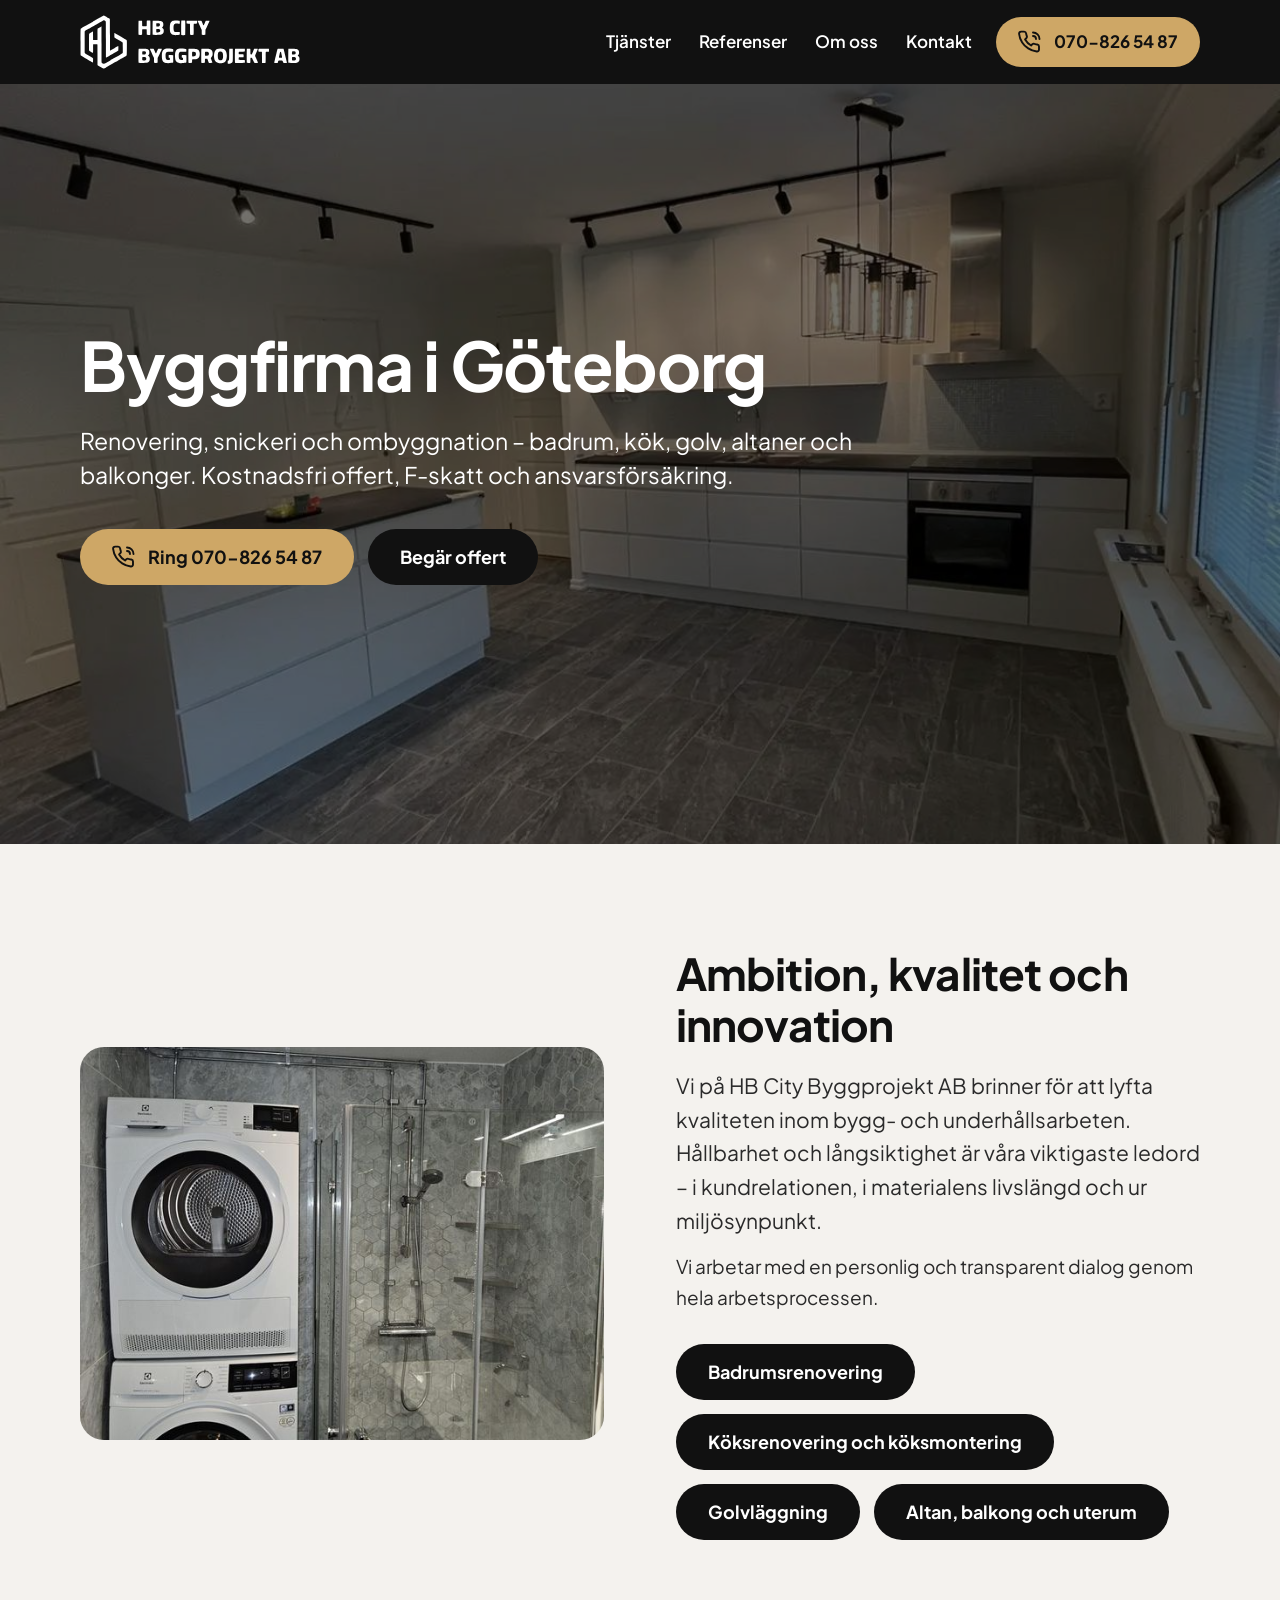
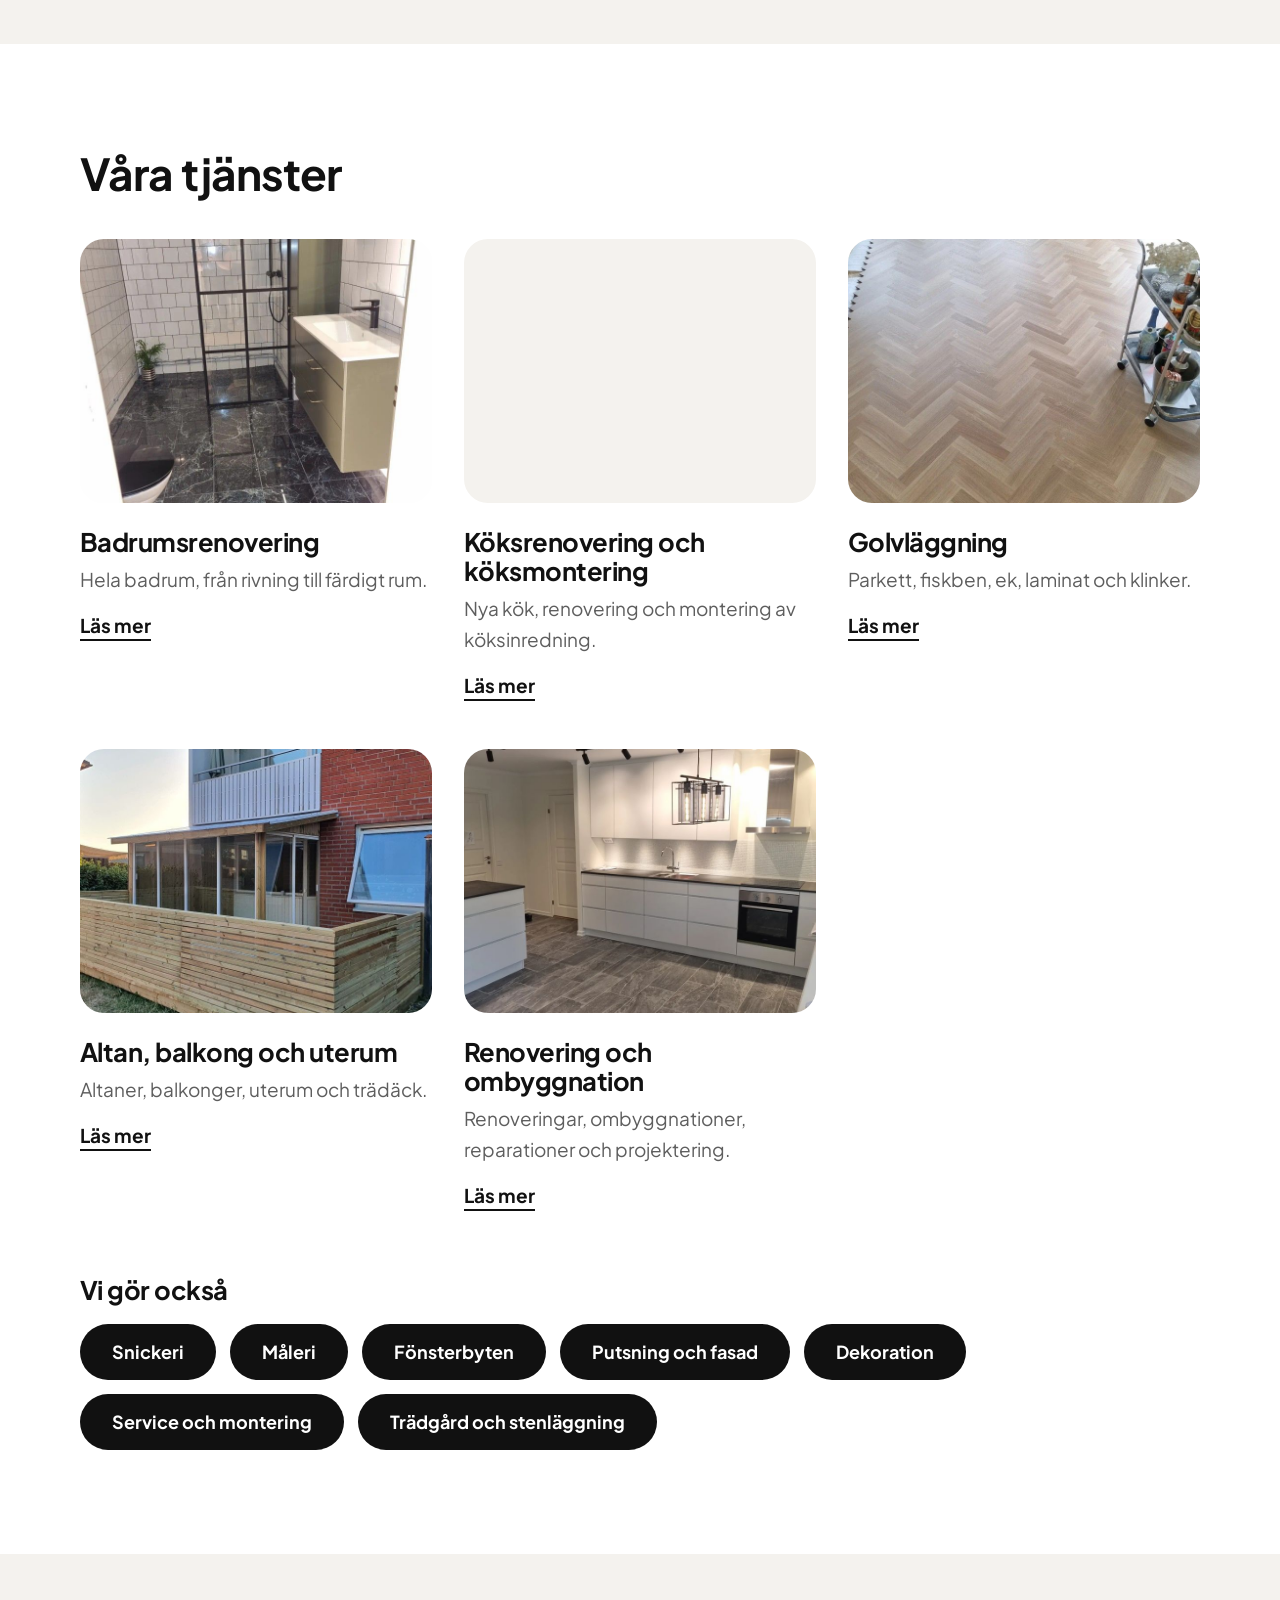
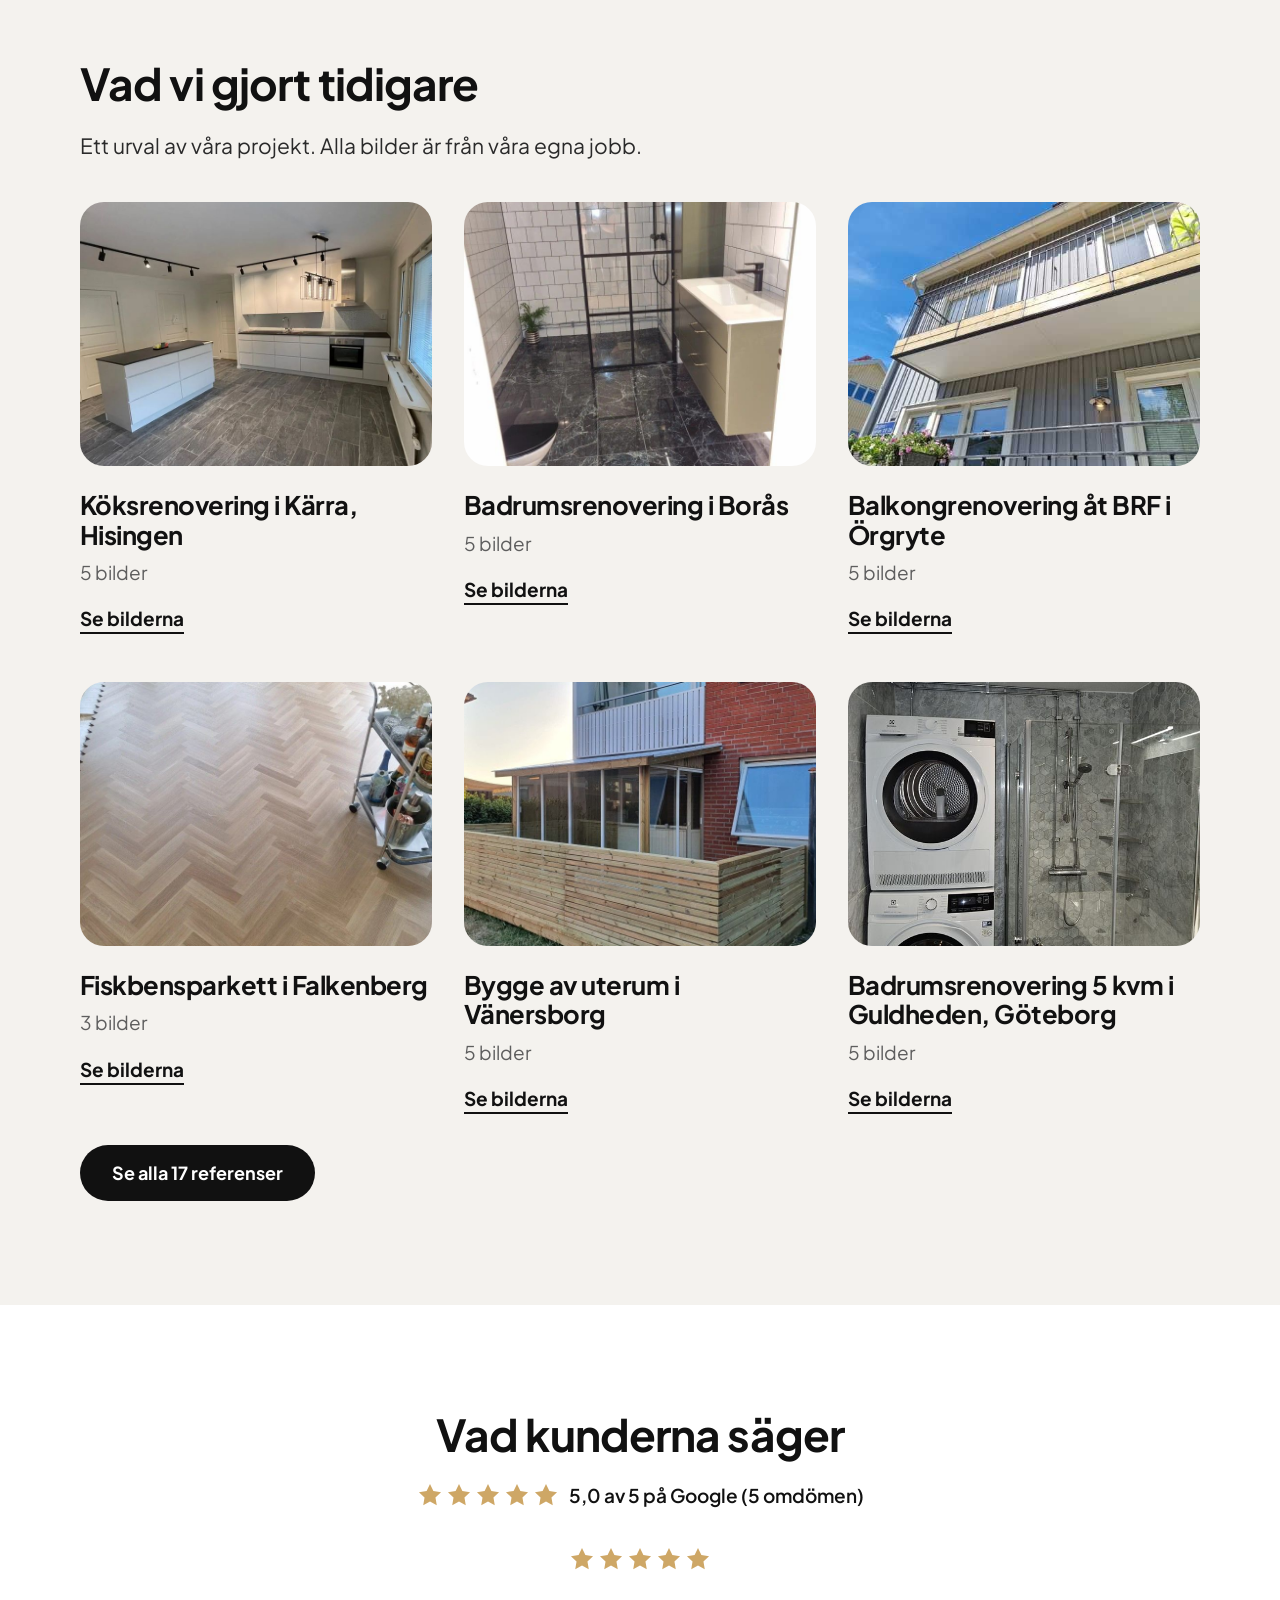
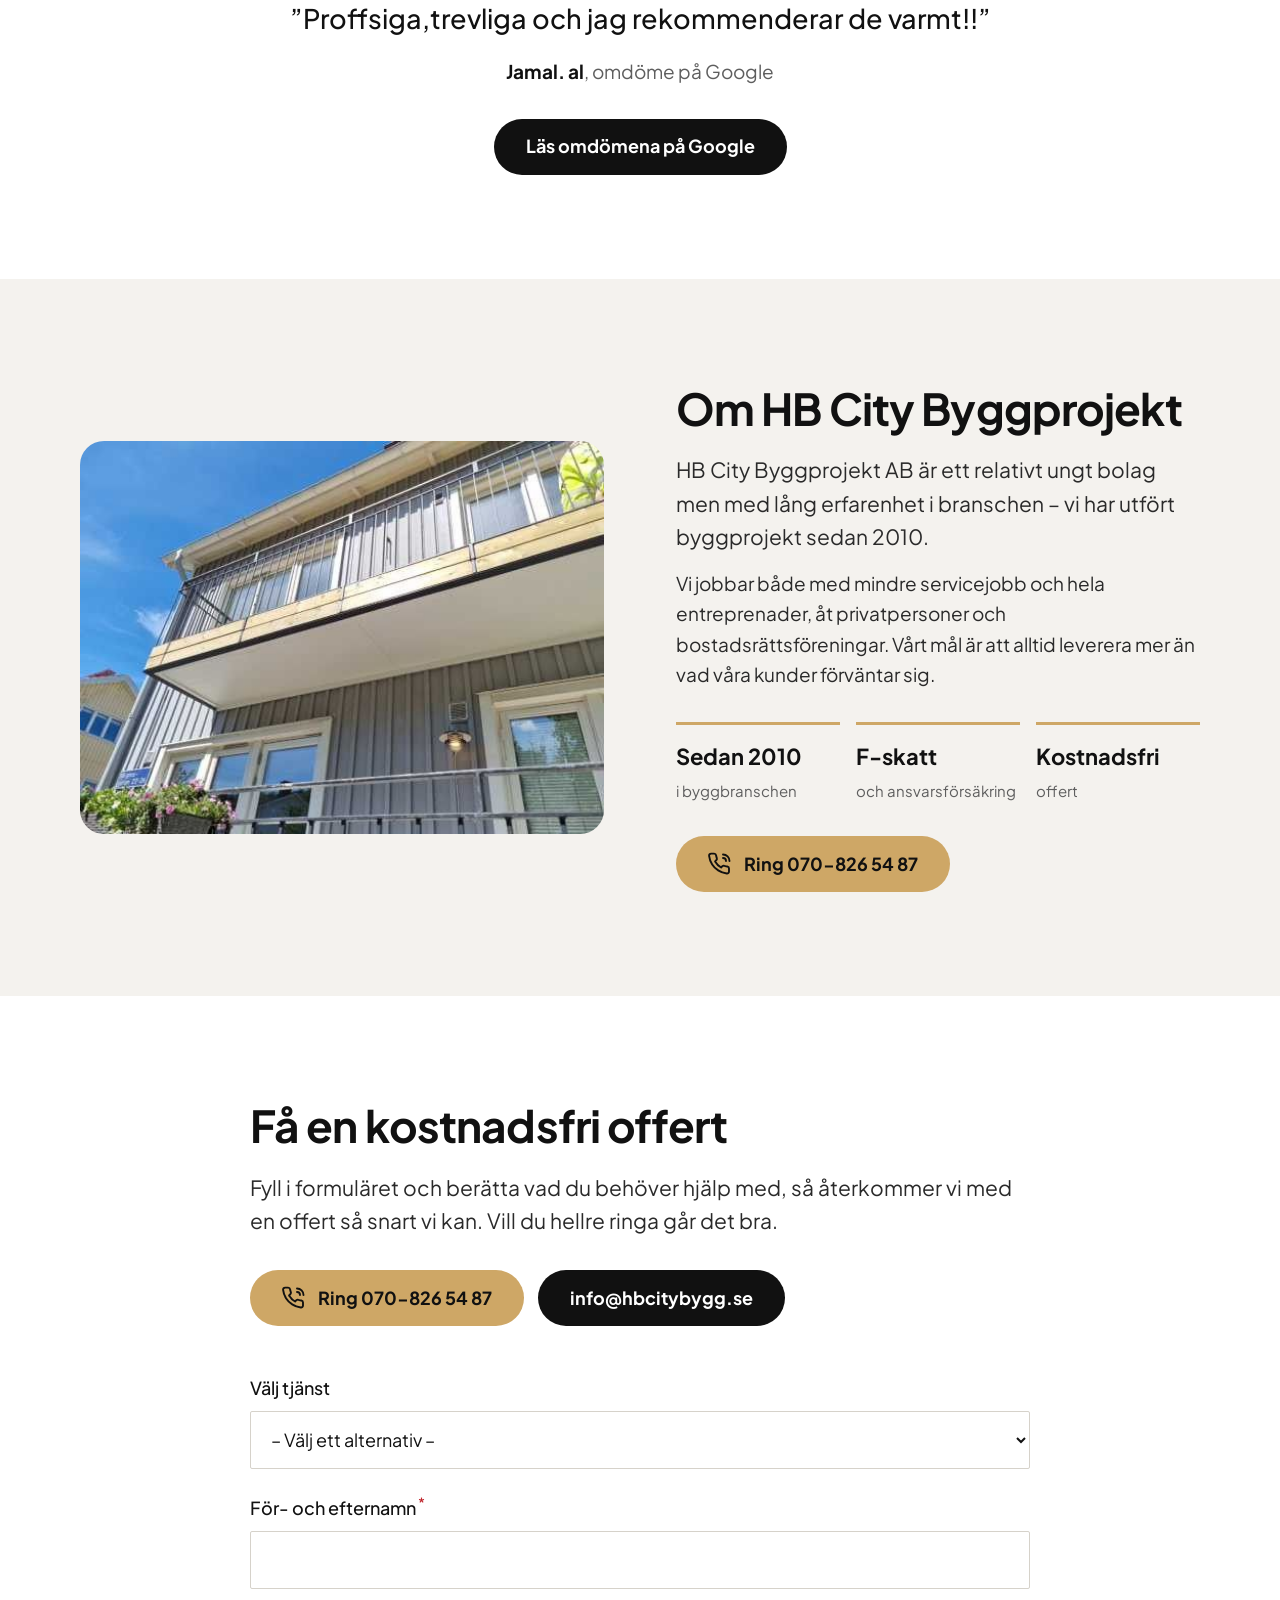
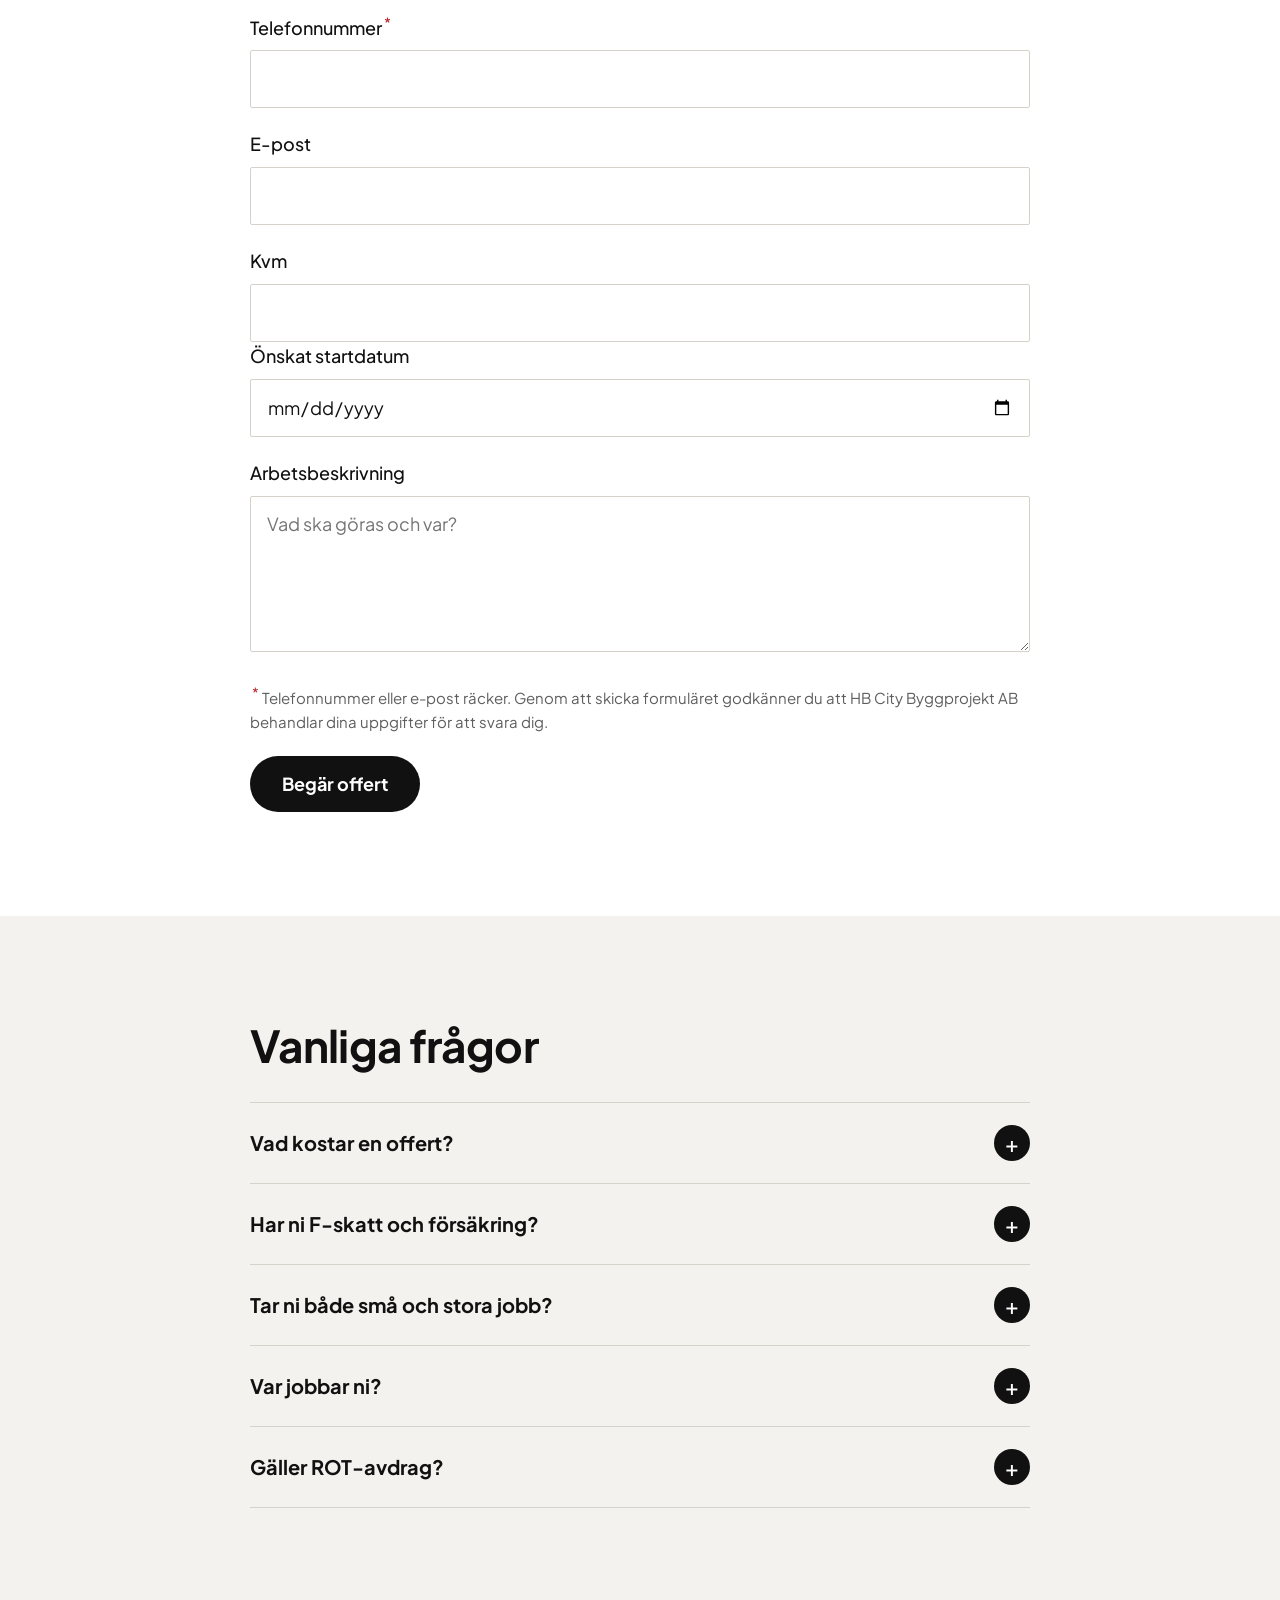
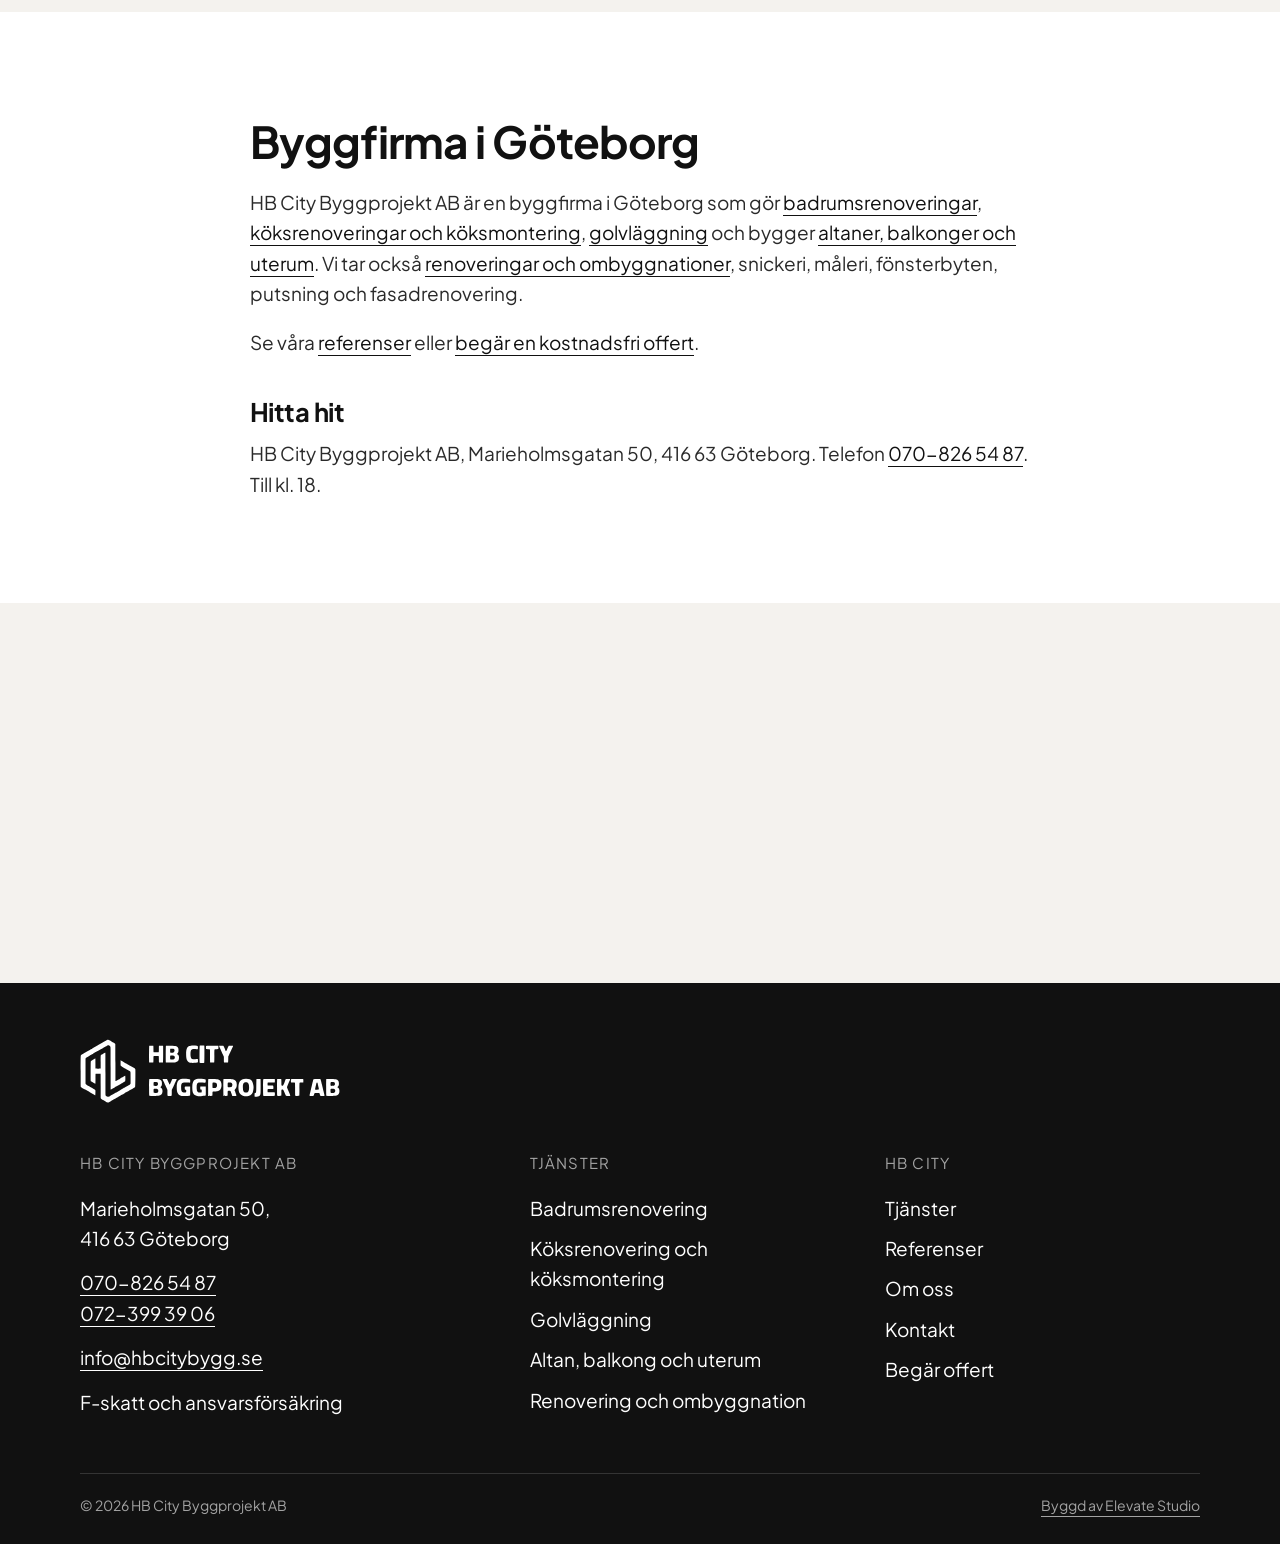
==== commit bda82803: "Publicera under HB-preview Co-Authored-By: Claude Opus 5.5 <noreply@anthropic.com> Claude-Session: h" ====
--- a/docs/index.html
+++ b/docs/index.html
@@ -5,19 +5,19 @@
 <meta name="viewport" content="width=device-width,initial-scale=1,viewport-fit=cover">
 <title>Byggfirma i Göteborg – renovering, badrum, kök, golv | HB City Byggprojekt AB</title>
 <meta name="description" content="HB City Byggprojekt AB är en byggfirma i Göteborg: badrumsrenovering, köksrenovering, golvläggning, altaner och balkonger. F-skatt, ansvarsförsäkring och kostnadsfri offert.">
-<link rel="canonical" href="https://elevatestudio018.github.io/HB-City-Bygg/">
+<link rel="canonical" href="https://elevatestudio018.github.io/HB-preview/">
 <meta property="og:type" content="website">
 <meta property="og:locale" content="sv_SE">
 <meta property="og:site_name" content="HB City Byggprojekt AB">
 <meta property="og:title" content="Byggfirma i Göteborg – renovering, badrum, kök, golv | HB City Byggprojekt AB">
 <meta property="og:description" content="HB City Byggprojekt AB är en byggfirma i Göteborg: badrumsrenovering, köksrenovering, golvläggning, altaner och balkonger. F-skatt, ansvarsförsäkring och kostnadsfri offert.">
-<meta property="og:image" content="https://elevatestudio018.github.io/HB-City-Bygg/img/kok-karra-5.jpg">
+<meta property="og:image" content="https://elevatestudio018.github.io/HB-preview/img/kok-karra-5.jpg">
 <meta name="theme-color" content="#111111">
 <link rel="preconnect" href="https://fonts.googleapis.com"><link rel="preconnect" href="https://fonts.gstatic.com" crossorigin>
 <link rel="stylesheet" href="https://fonts.googleapis.com/css2?family=Plus+Jakarta+Sans:wght@400;500;600;700;800&display=swap">
 <link rel="stylesheet" href="assets/site.css">
 <link rel="icon" href="img/favicon.svg" type="image/svg+xml">
-<script type="application/ld+json">{"@context": "https://schema.org", "@type": "HomeAndConstructionBusiness", "name": "HB City Byggprojekt AB", "url": "https://elevatestudio018.github.io/HB-City-Bygg/", "telephone": "+46708265487", "email": "info@hbcitybygg.se", "image": "https://elevatestudio018.github.io/HB-City-Bygg/img/kok-karra-5.jpg", "address": {"@type": "PostalAddress", "streetAddress": "Marieholmsgatan 50", "postalCode": "41663", "addressLocality": "Göteborg", "addressCountry": "SE"}, "areaServed": {"@type": "City", "name": "Göteborg"}}</script>
+<script type="application/ld+json">{"@context": "https://schema.org", "@type": "HomeAndConstructionBusiness", "name": "HB City Byggprojekt AB", "url": "https://elevatestudio018.github.io/HB-preview/", "telephone": "+46708265487", "email": "info@hbcitybygg.se", "image": "https://elevatestudio018.github.io/HB-preview/img/kok-karra-5.jpg", "address": {"@type": "PostalAddress", "streetAddress": "Marieholmsgatan 50", "postalCode": "41663", "addressLocality": "Göteborg", "addressCountry": "SE"}, "areaServed": {"@type": "City", "name": "Göteborg"}}</script>
 </head>
 <body>
 <a class="skip" href="#main">Hoppa till innehållet</a>
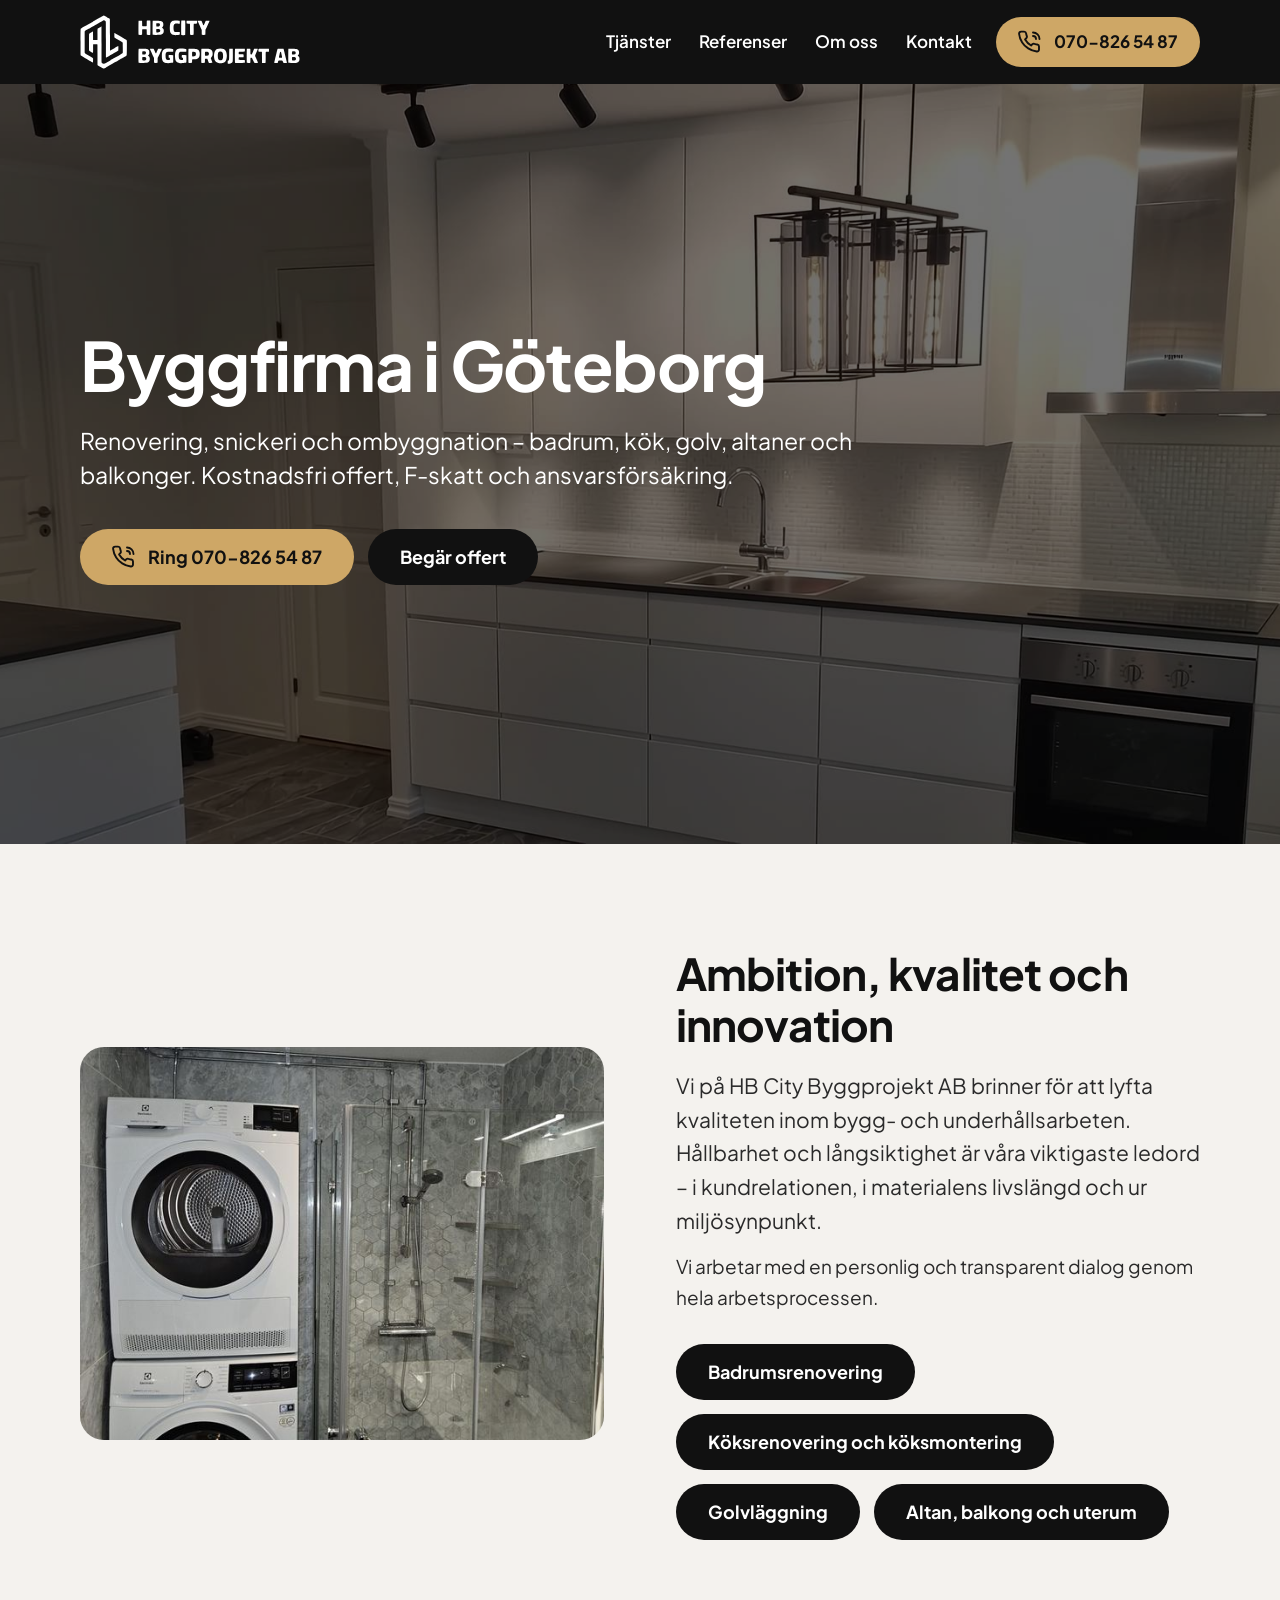
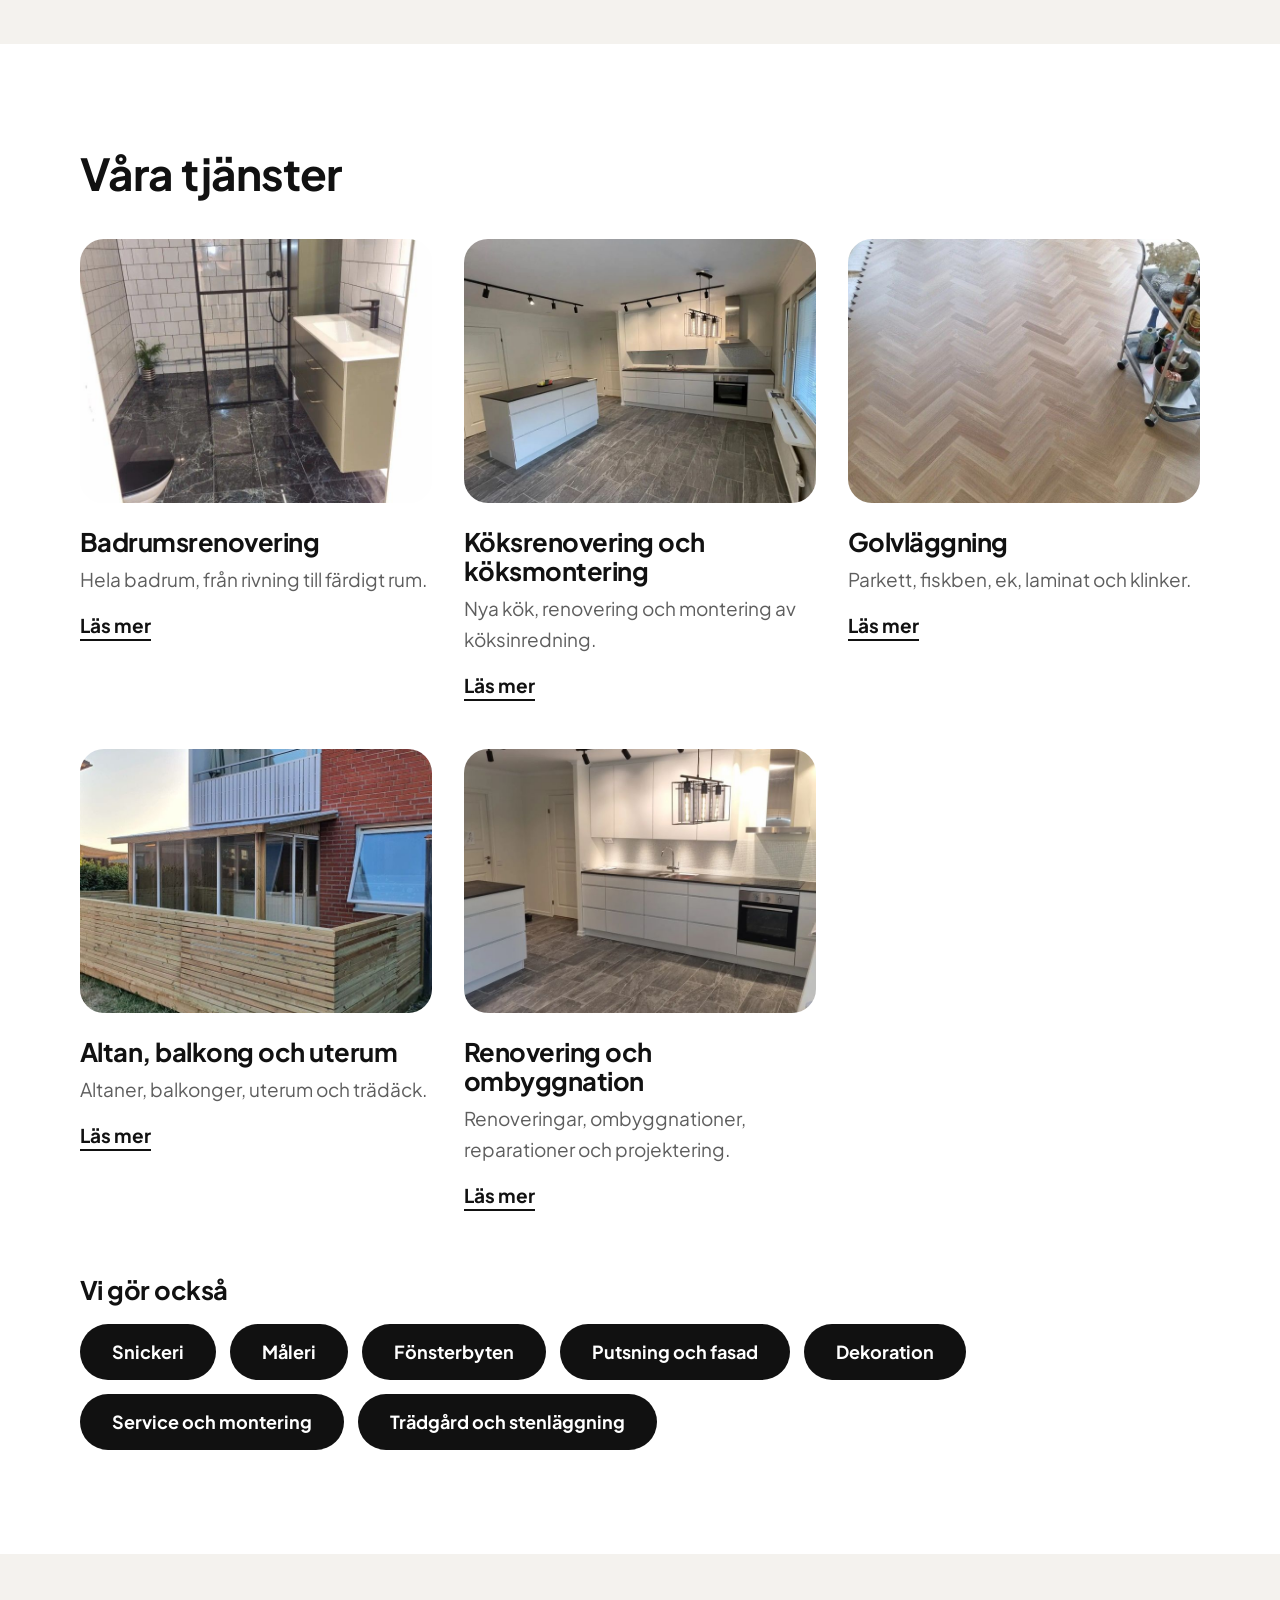
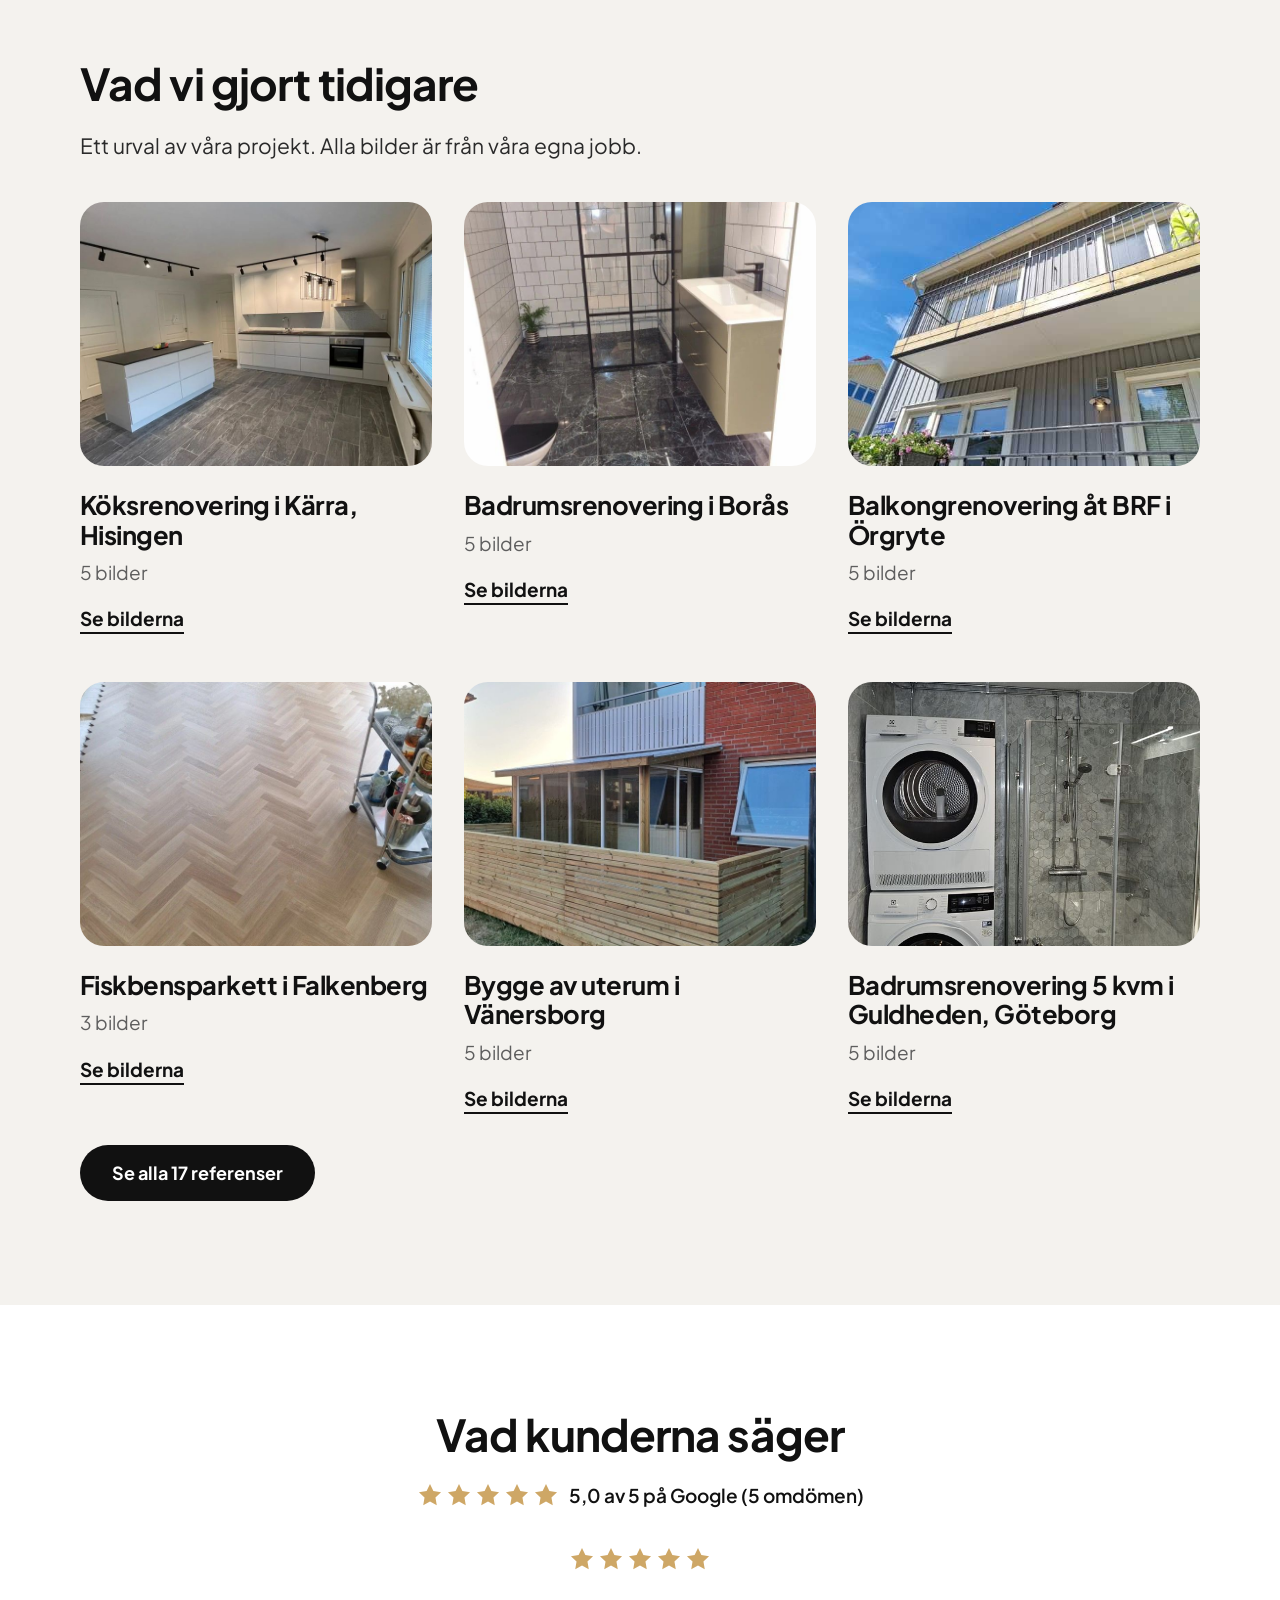
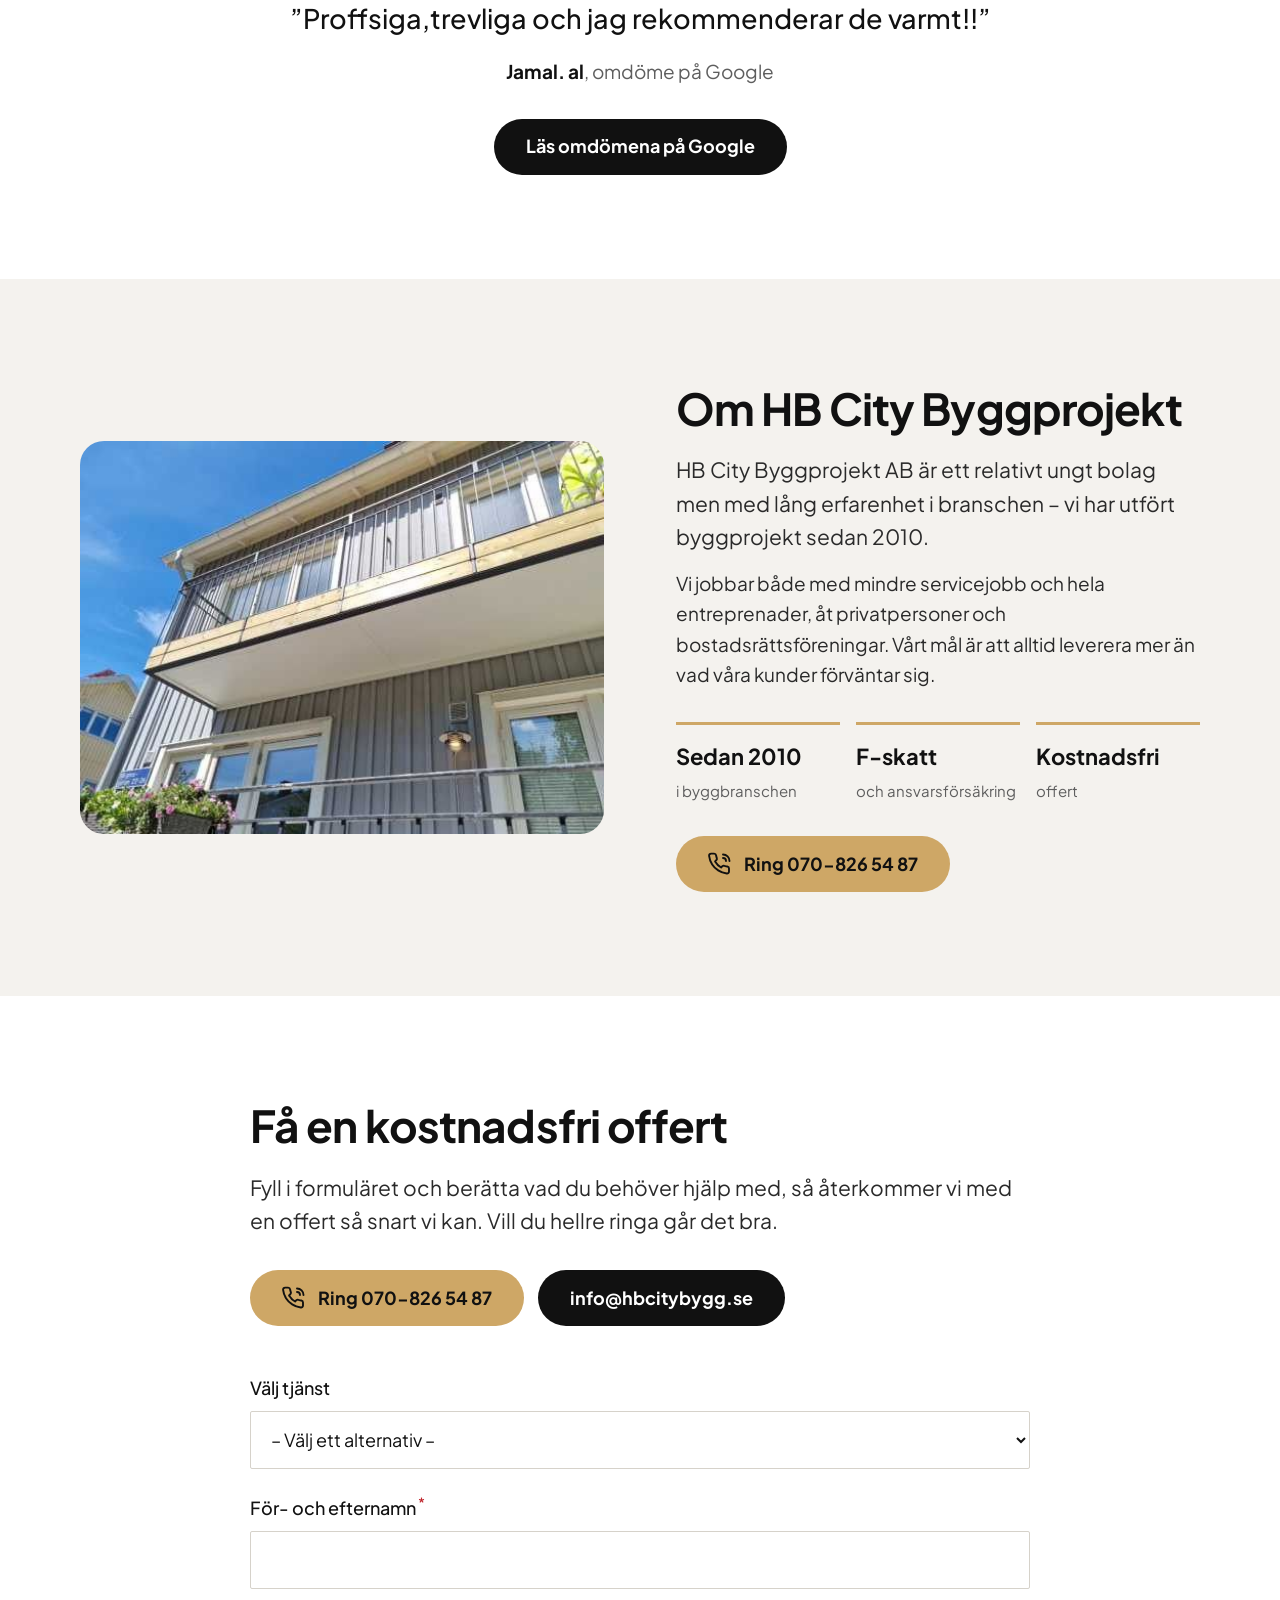
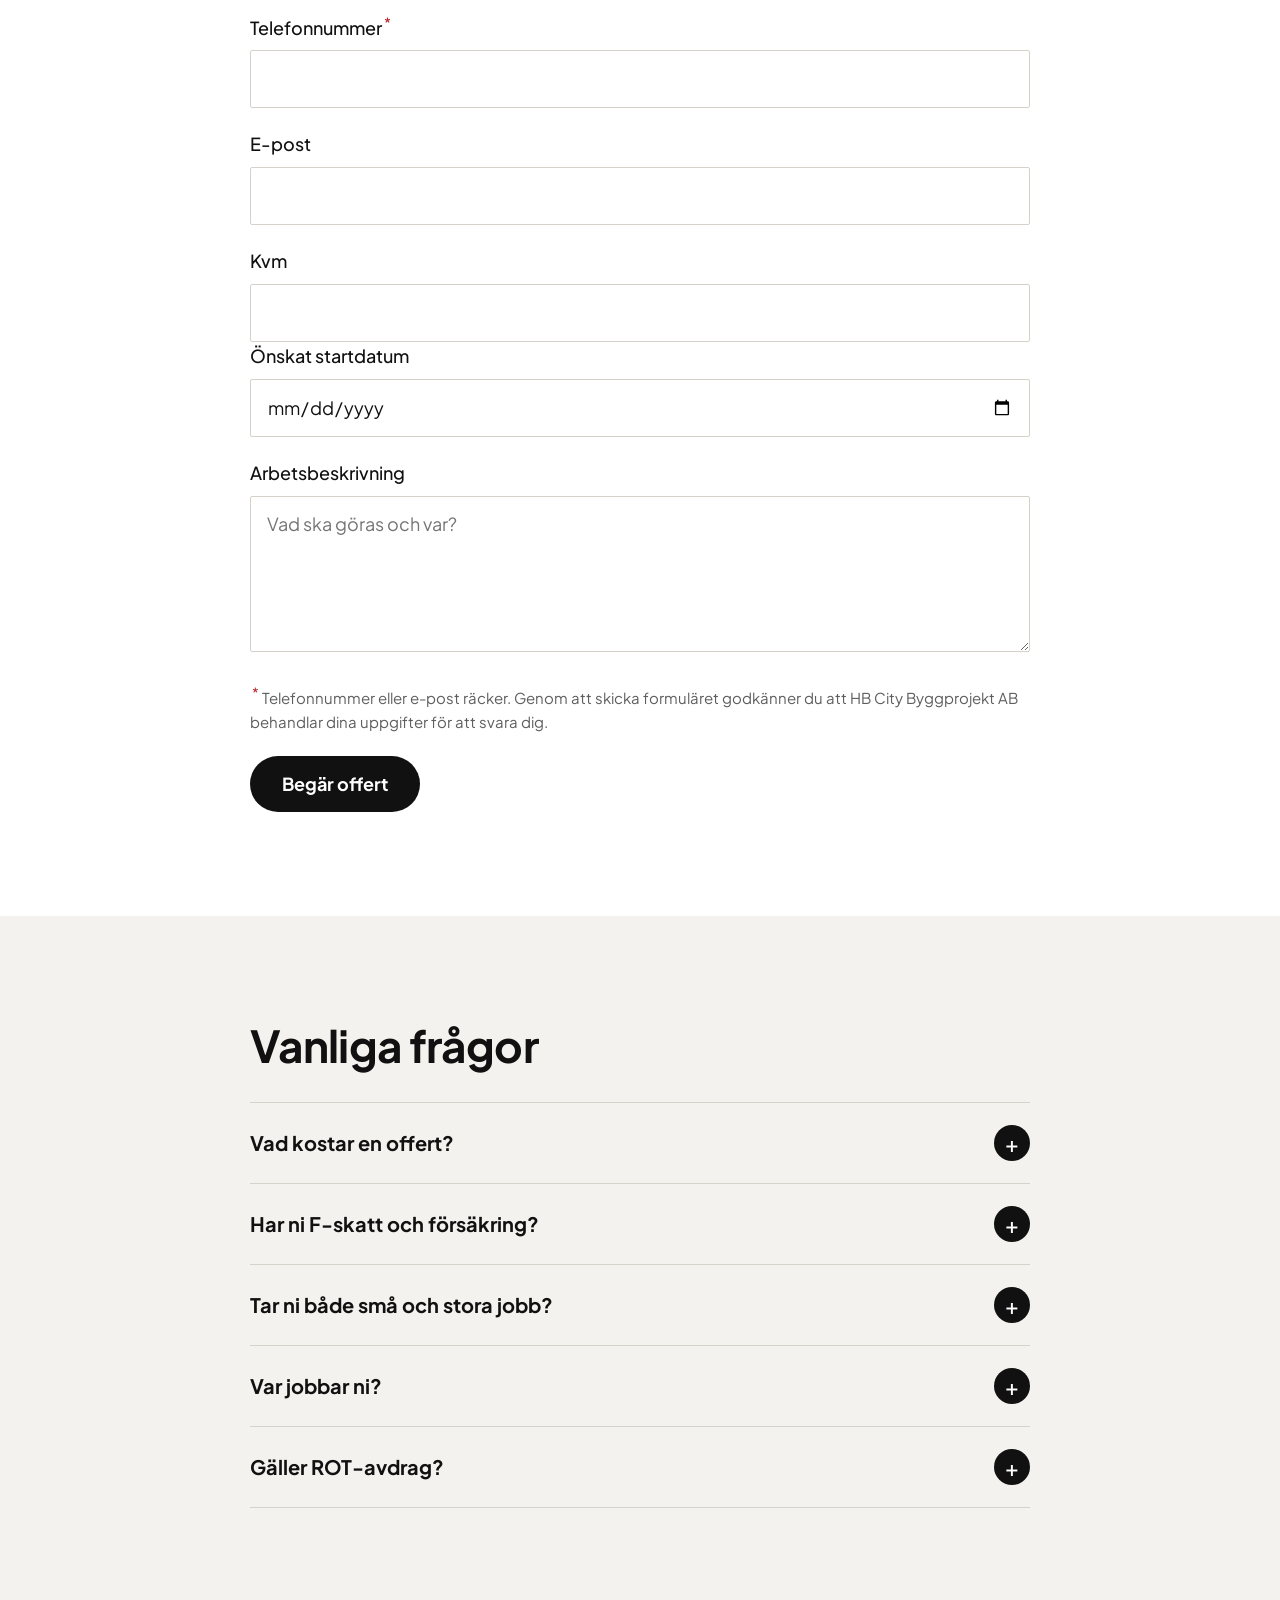
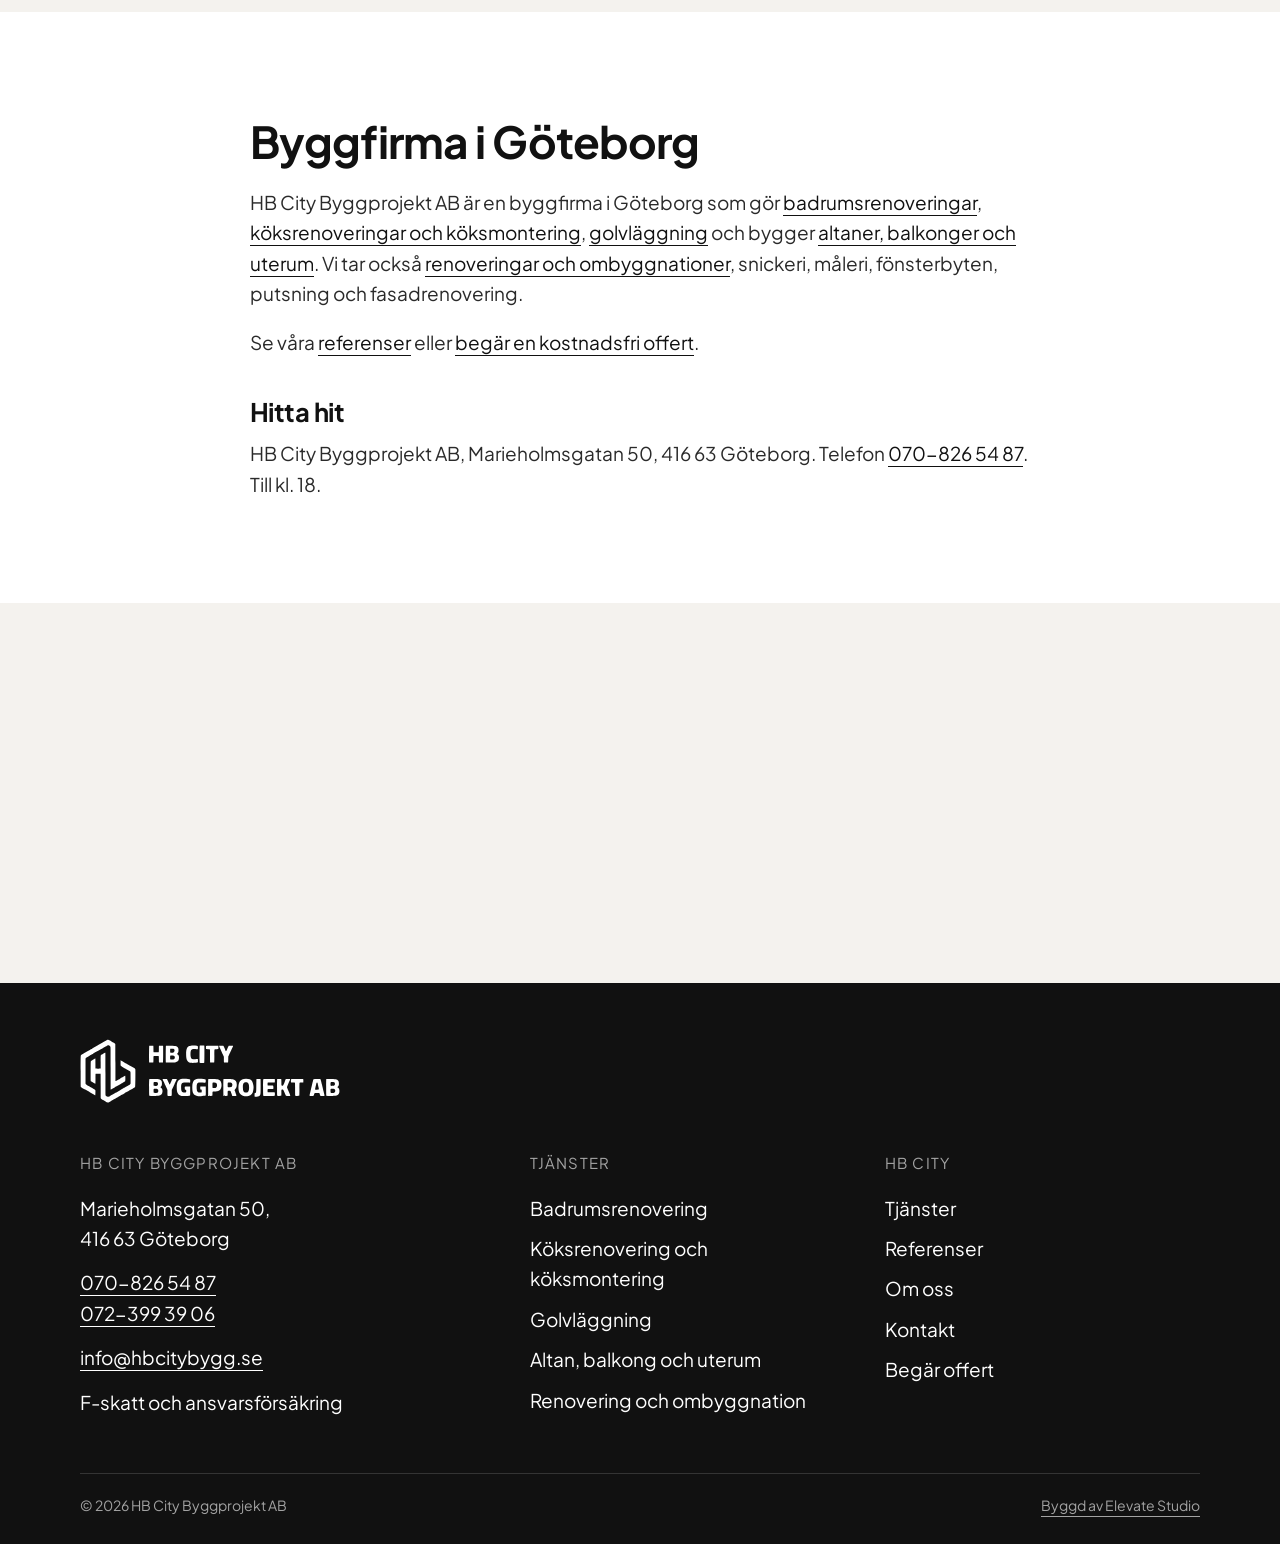
==== commit 4cfa7596: "Hero-video på startsidan Tyst film i loop med mobilversion och affischbild, intoningen från svart bo" ====
--- a/docs/index.html
+++ b/docs/index.html
@@ -39,7 +39,7 @@
 </header>
 <main id="main">
 <section class="hero" aria-labelledby="hero-h">
-  <div class="hero-ph"><img src="img/kok-karra-5.jpg" srcset="img/kok-karra-5-s.jpg 800w, img/kok-karra-5.jpg 1600w" sizes="100vw" alt="Renoverat kök med köksö i Kärra, Hisingen" fetchpriority="high" decoding="async" style="object-position:50% 50%"></div>
+  <div class="hero-ph"><video class="hero-video" autoplay muted loop playsinline preload="auto" poster="img/hero-poster.jpg" aria-hidden="true"><source src="video/hero-mobil.mp4" type="video/mp4" media="(max-width: 767px)"><source src="video/hero.mp4" type="video/mp4"></video></div>
   <div class="wrap hero-in">
     <h1 id="hero-h">Byggfirma i Göteborg</h1>
     <p>Renovering, snickeri och ombyggnation – badrum, kök, golv, altaner och balkonger. Kostnadsfri offert, F-skatt och ansvarsförsäkring.</p>
--- a/docs/assets/site.css
+++ b/docs/assets/site.css
@@ -90,7 +90,7 @@
 /* Hero: the photo across the page, darkened enough to read white text on it */
 .hero { position: relative; isolation: isolate; display: flex; align-items: center; min-height: min(86svh, 760px); color: #fff; background: var(--dark-2); }
 .hero-ph { position: absolute; inset: 0; z-index: -1; overflow: hidden; }
-.hero-ph img { width: 100%; height: 100%; object-fit: cover; }
+.hero-ph img, .hero-ph video { display: block; width: 100%; height: 100%; object-fit: cover; }
 .hero-ph::after { content: ""; position: absolute; inset: 0; background: rgb(0 0 0 / .55); }
 .hero-in { padding-top: 64px; padding-bottom: 80px; }
 .hero h1 { color: #fff; max-width: 15em; font-size: clamp(38px, 5.4vw, 68px); font-weight: 700; line-height: 1.1; }
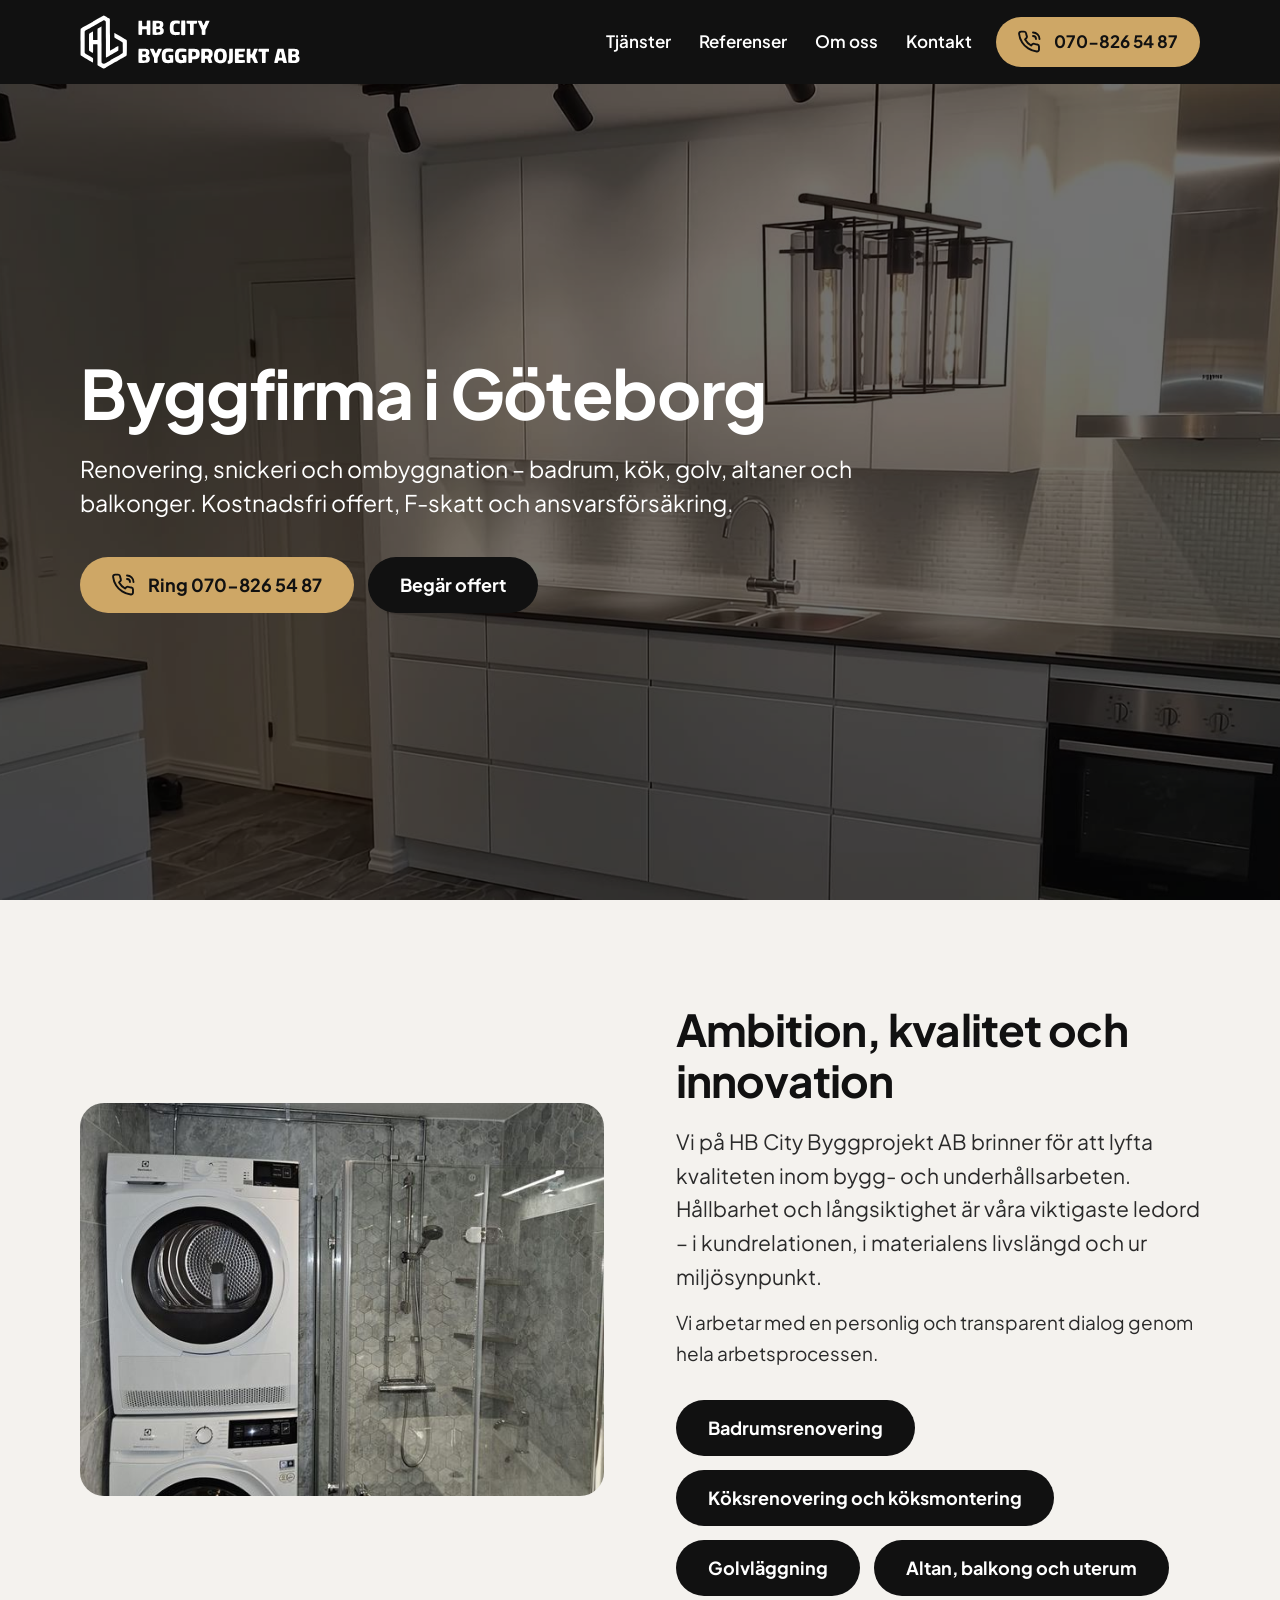
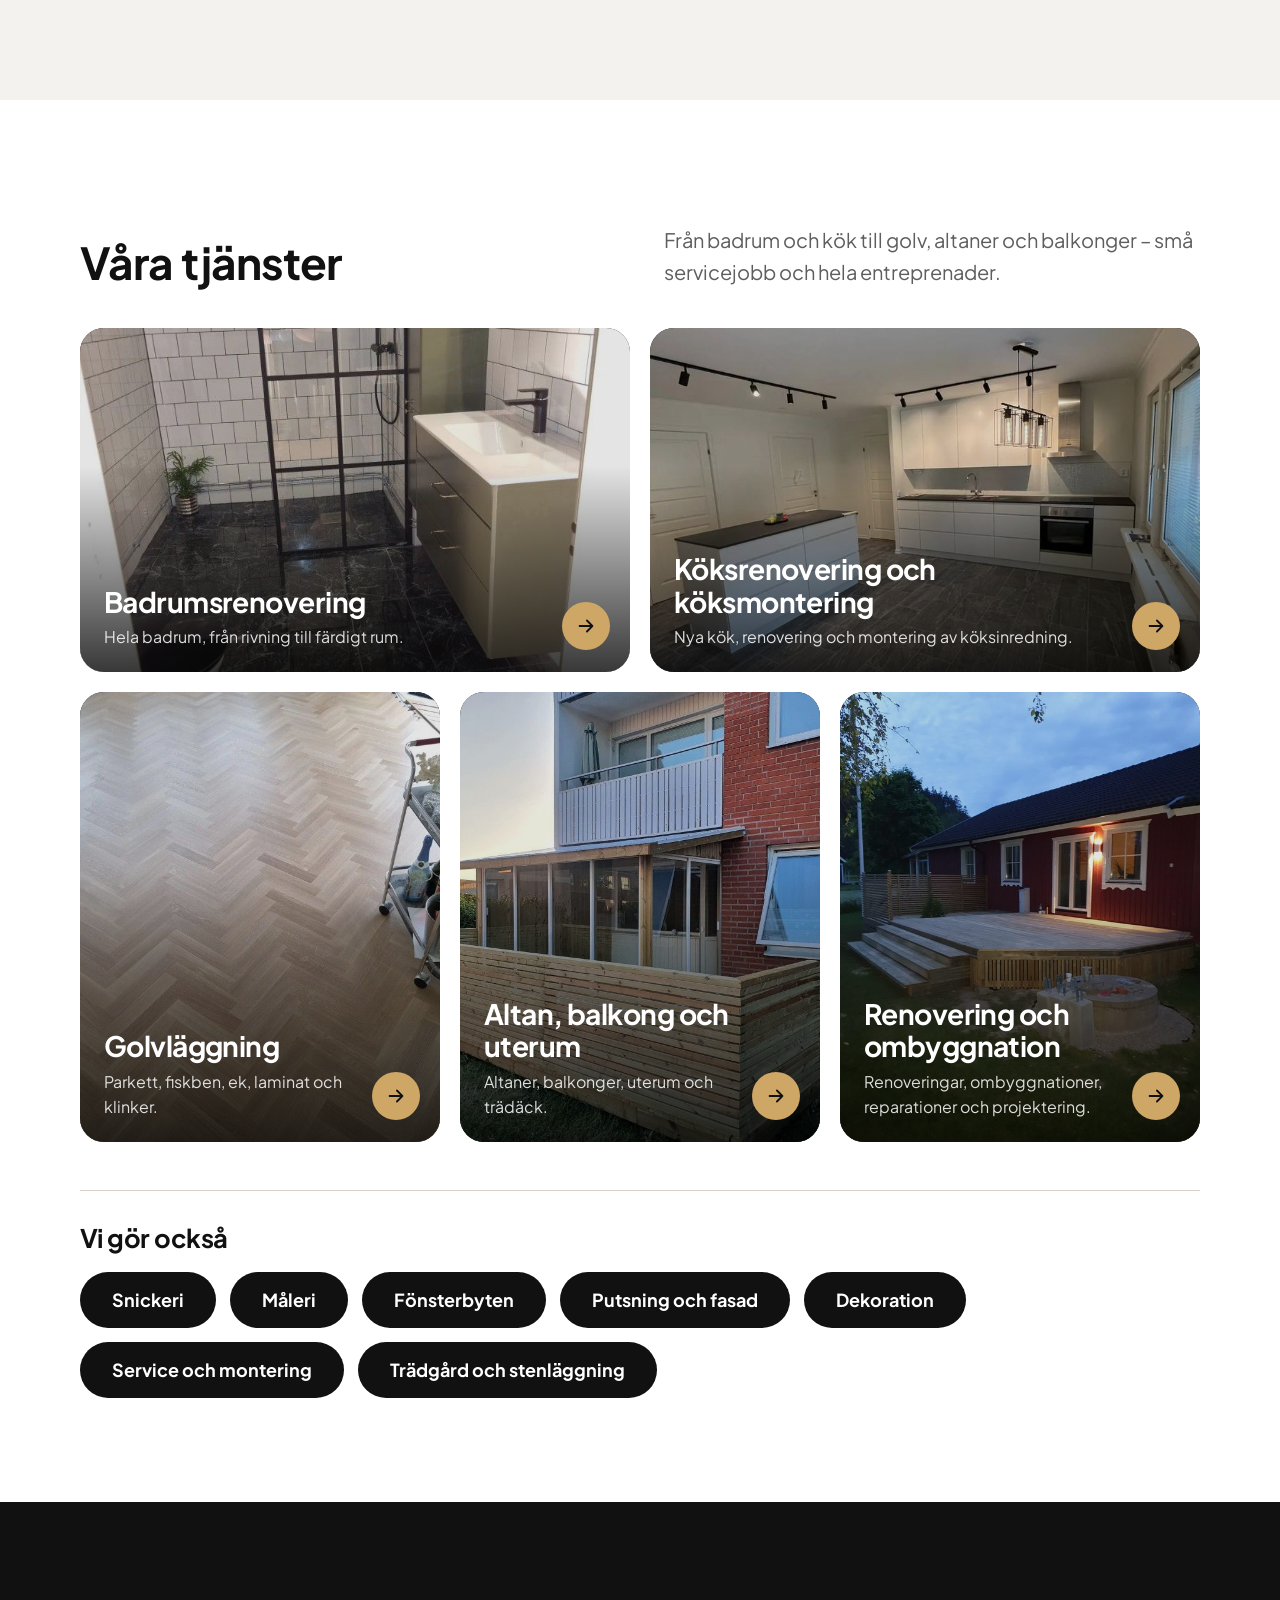
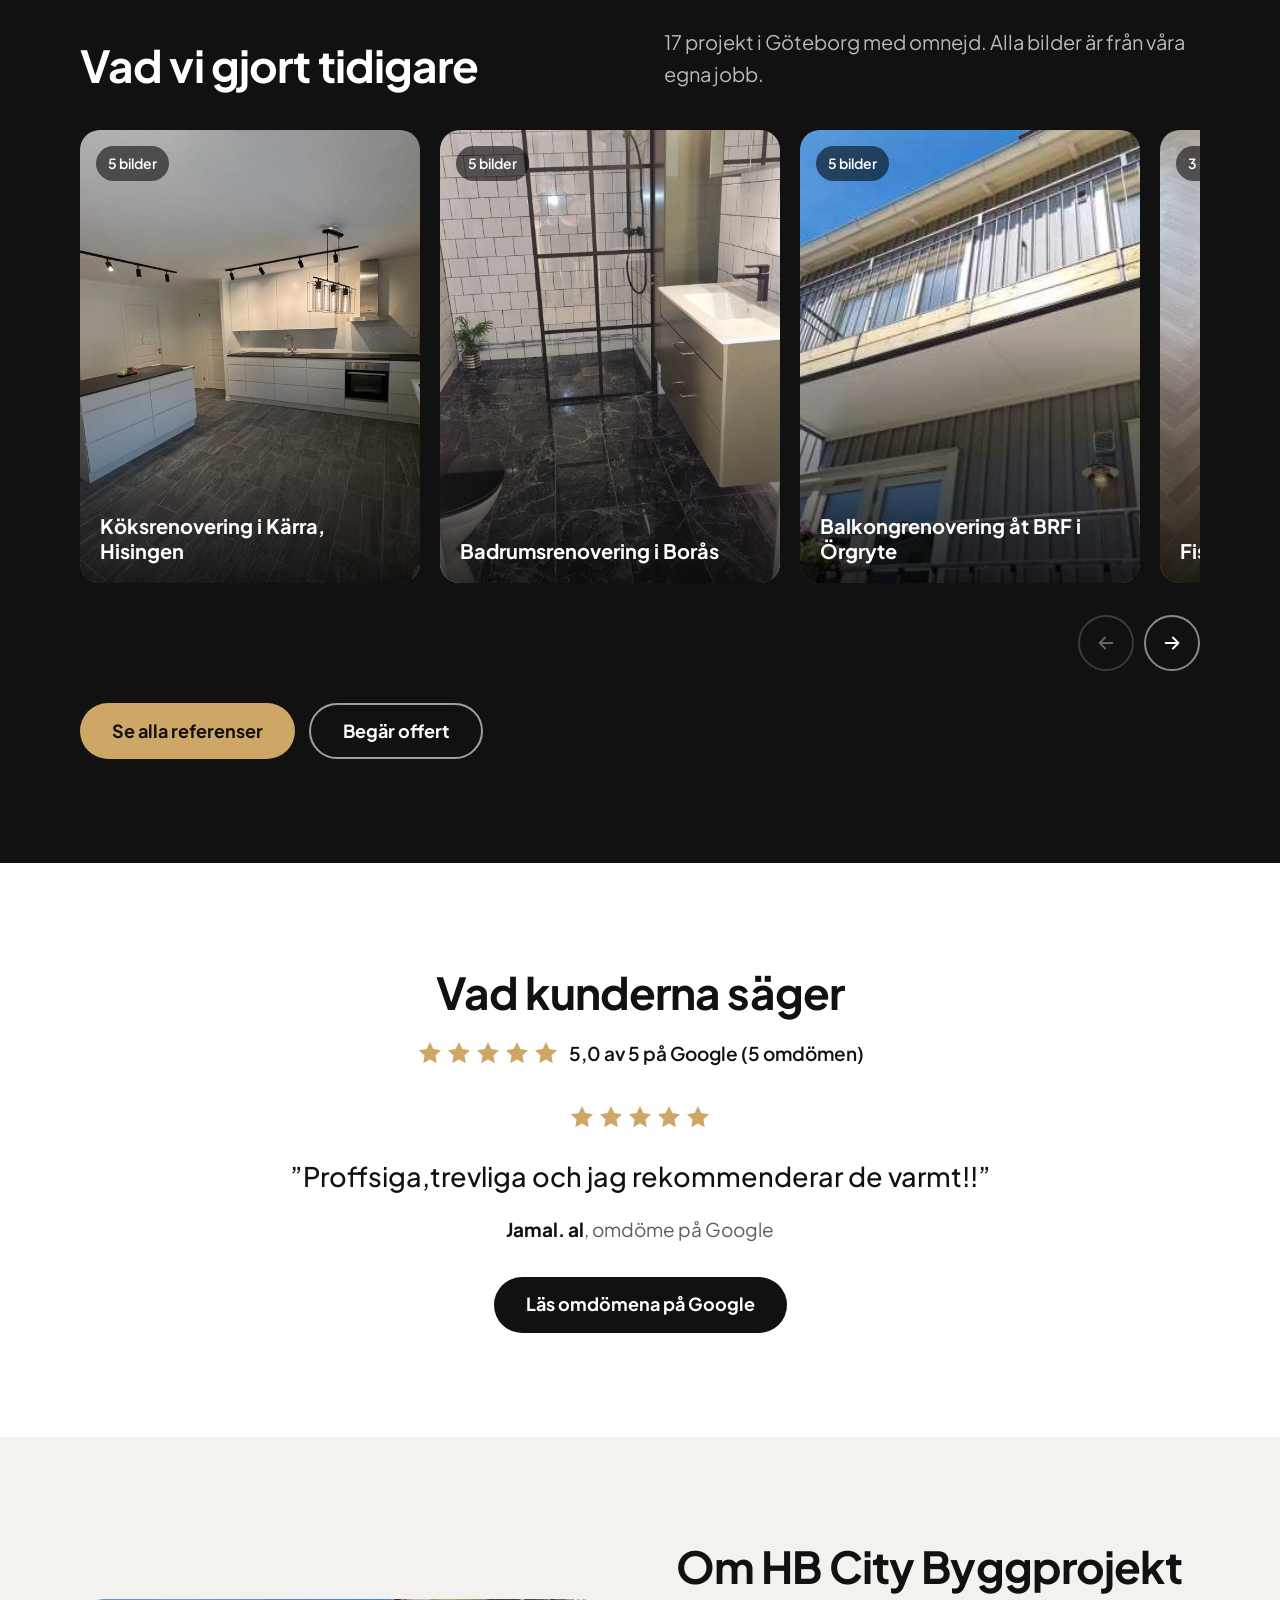
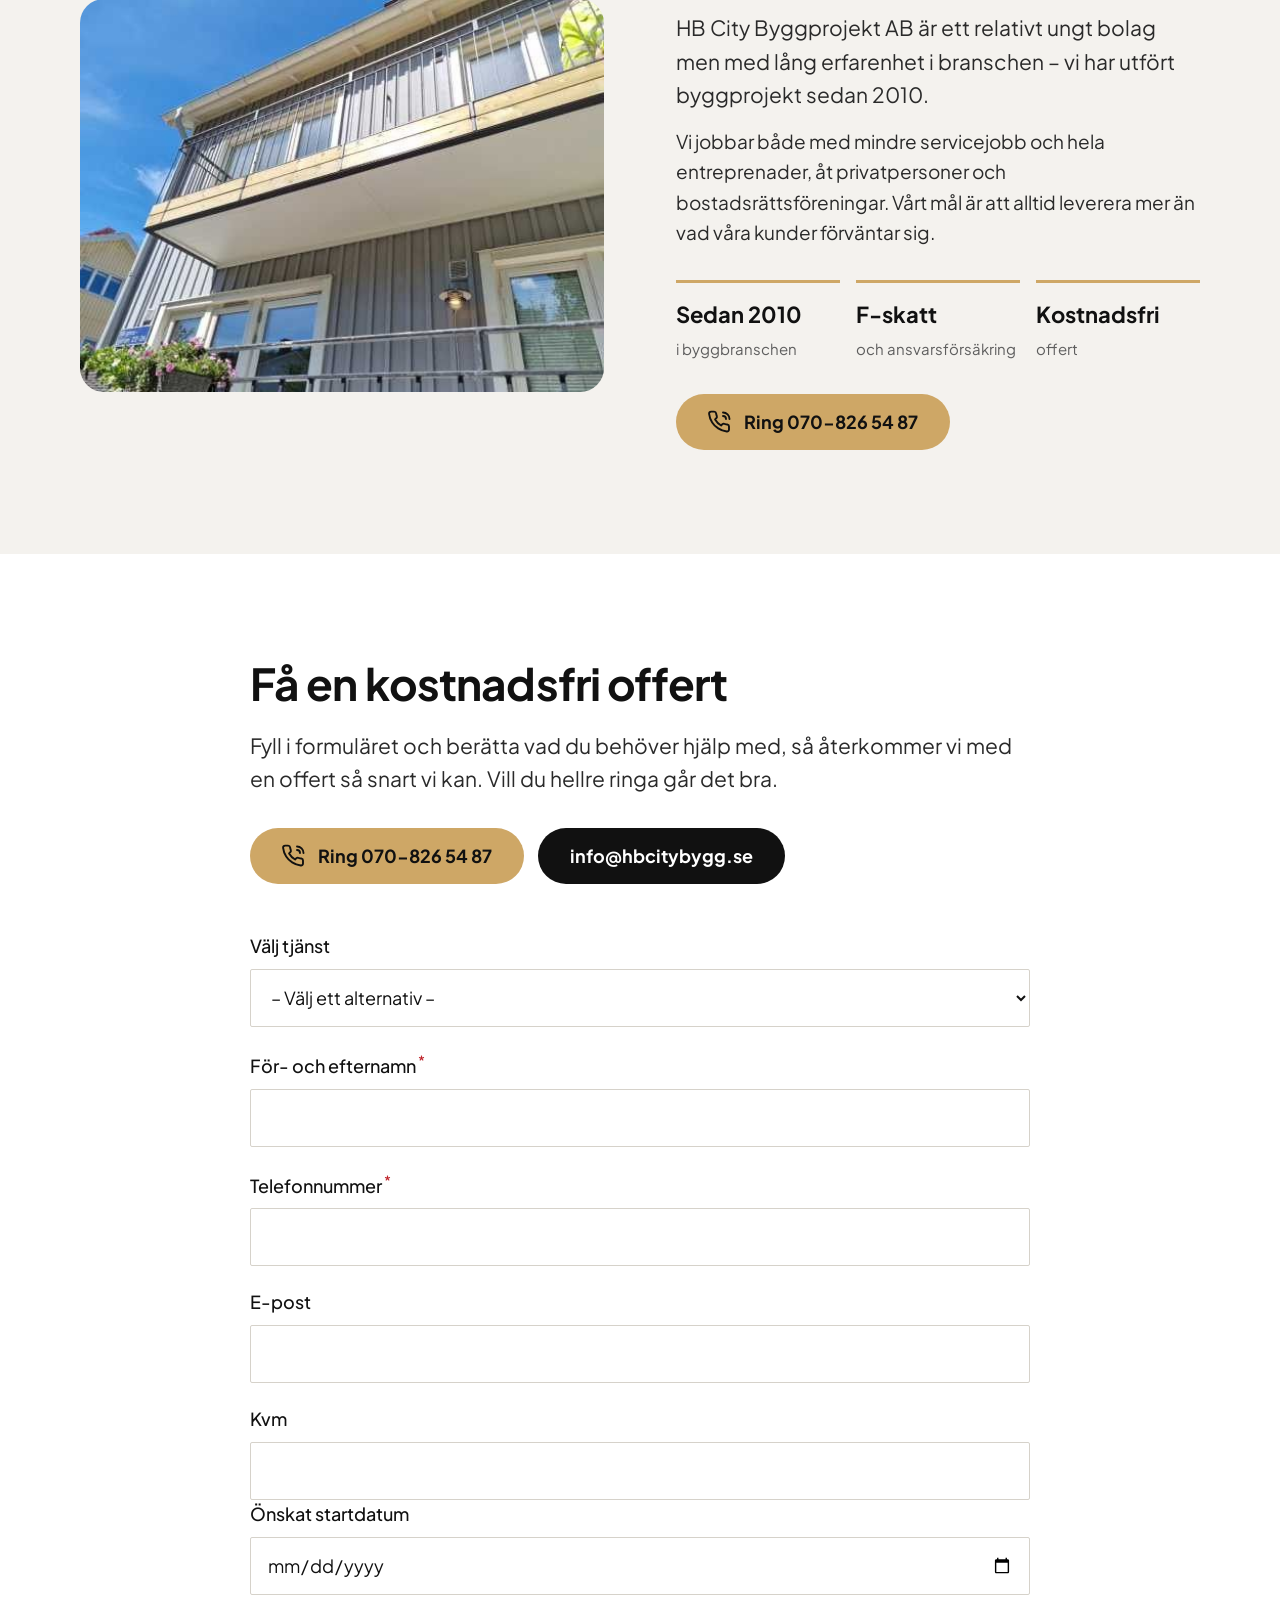
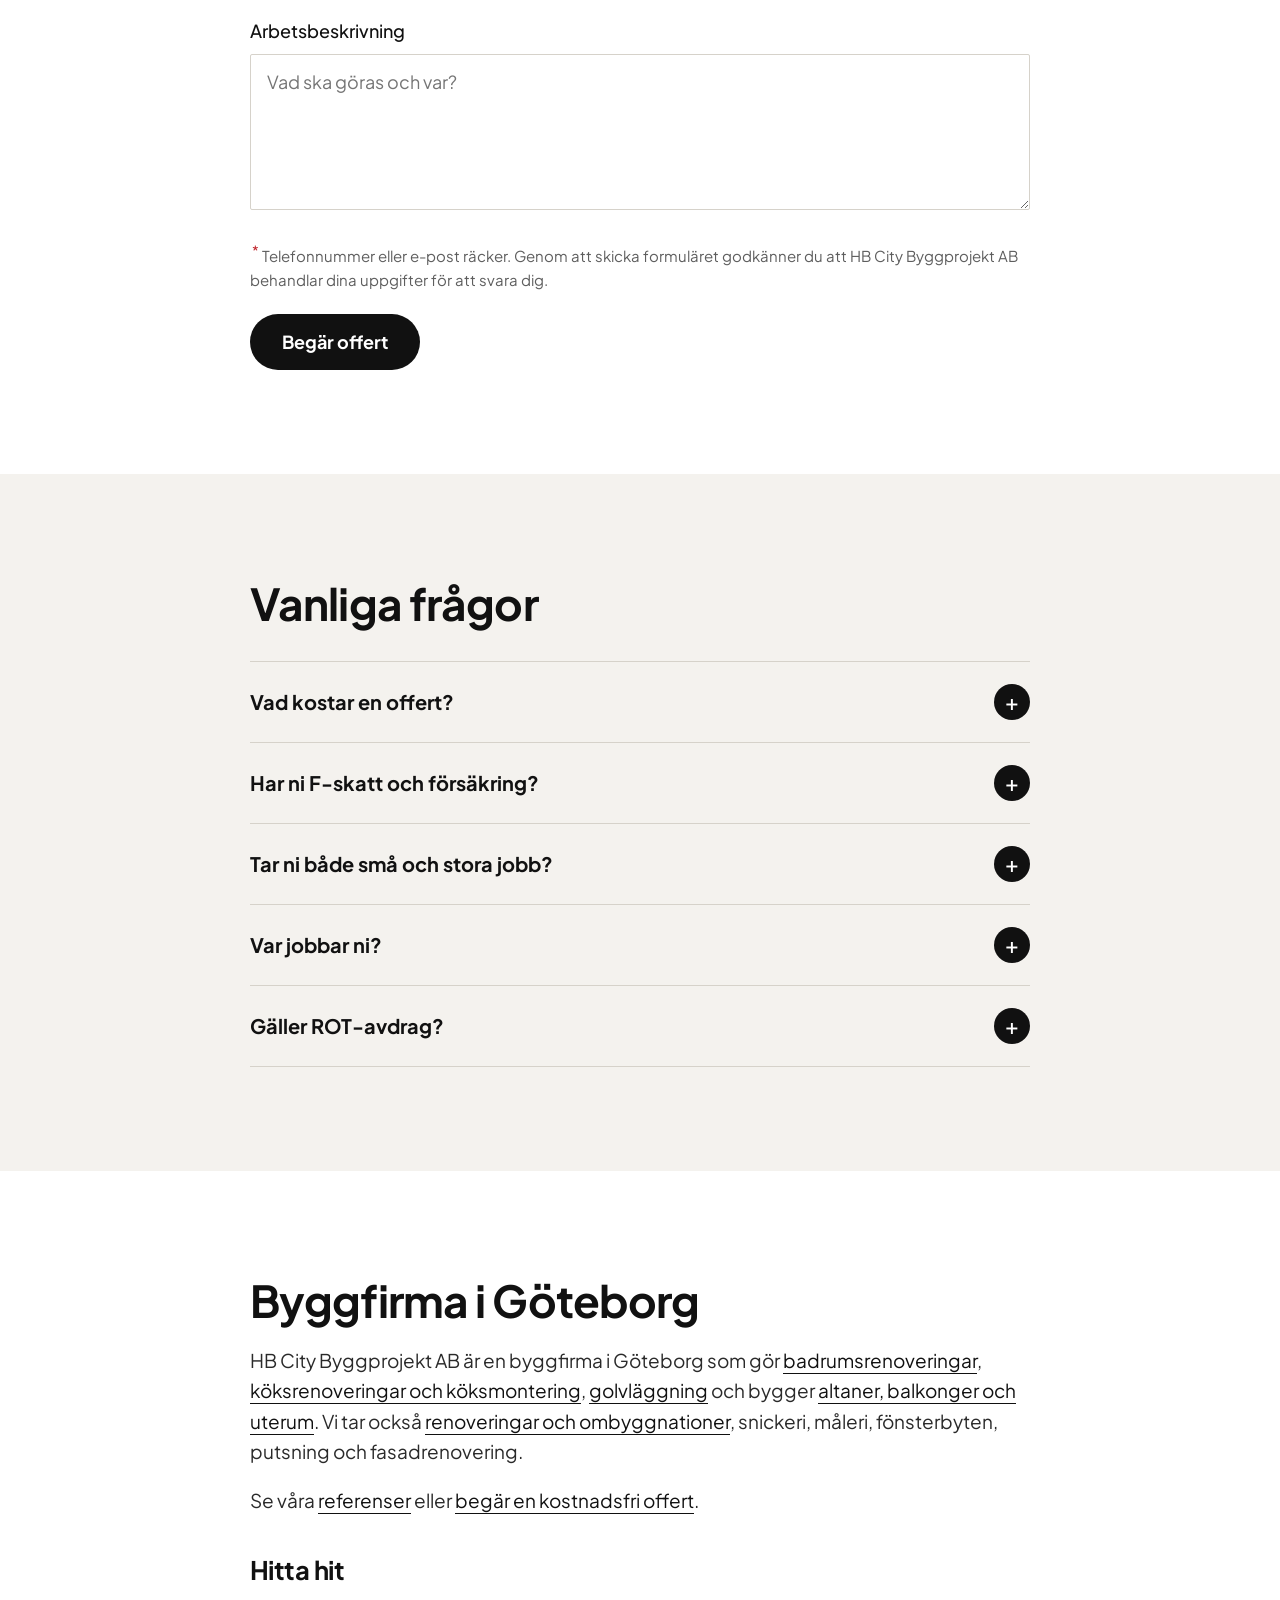
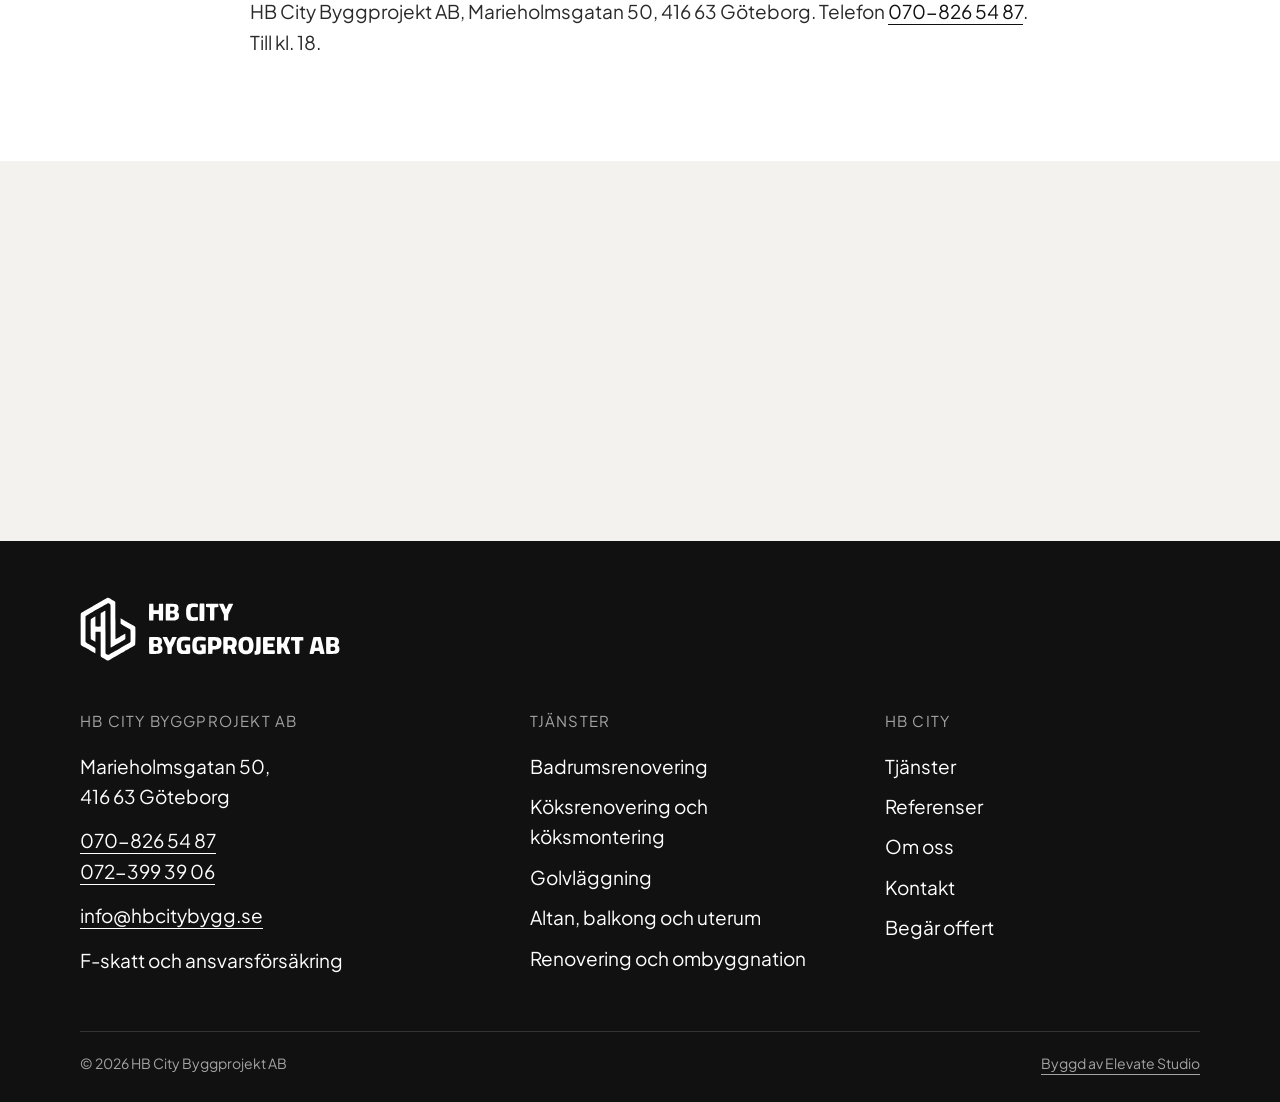
==== commit f037c6cb: "Hero på full skärm, tjänster som bildrutor, referenser som karusell Heron fyller skärmen under sidhu" ====
--- a/docs/index.html
+++ b/docs/index.html
@@ -61,19 +61,20 @@
 
 <section class="sec" id="tjanster" aria-labelledby="tj-h">
   <div class="wrap">
-    <h2 id="tj-h">Våra tjänster</h2>
-    <ul class="cards"><li class="card"><a href="tjanst-badrum.html"><figure class="ph"><img src="img/badrum-boras-3.jpg" srcset="img/badrum-boras-3-s.jpg 800w, img/badrum-boras-3.jpg 1600w" sizes="(min-width: 960px) 33vw, 100vw" alt="Badrumsrenovering" loading="lazy" decoding="async" style="object-position:50% 50%"></figure><h3>Badrumsrenovering</h3><p>Hela badrum, från rivning till färdigt rum.</p><span class="more">Läs mer</span></a></li><li class="card"><a href="tjanst-kok.html"><figure class="ph"><img src="img/kok-karra-5.jpg" srcset="img/kok-karra-5-s.jpg 800w, img/kok-karra-5.jpg 1600w" sizes="(min-width: 960px) 33vw, 100vw" alt="Köksrenovering och köksmontering" loading="lazy" decoding="async" style="object-position:50% 50%"></figure><h3>Köksrenovering och köksmontering</h3><p>Nya kök, renovering och montering av köksinredning.</p><span class="more">Läs mer</span></a></li><li class="card"><a href="tjanst-golv.html"><figure class="ph"><img src="img/fiskben-falkenberg-3.jpg" srcset="img/fiskben-falkenberg-3-s.jpg 800w, img/fiskben-falkenberg-3.jpg 1600w" sizes="(min-width: 960px) 33vw, 100vw" alt="Golvläggning" loading="lazy" decoding="async" style="object-position:50% 50%"></figure><h3>Golvläggning</h3><p>Parkett, fiskben, ek, laminat och klinker.</p><span class="more">Läs mer</span></a></li><li class="card"><a href="tjanst-altan-balkong.html"><figure class="ph"><img src="img/uterum-vanersborg-4.jpg" srcset="img/uterum-vanersborg-4-s.jpg 800w, img/uterum-vanersborg-4.jpg 1600w" sizes="(min-width: 960px) 33vw, 100vw" alt="Altan, balkong och uterum" loading="lazy" decoding="async" style="object-position:50% 50%"></figure><h3>Altan, balkong och uterum</h3><p>Altaner, balkonger, uterum och trädäck.</p><span class="more">Läs mer</span></a></li><li class="card"><a href="tjanst-renovering.html"><figure class="ph"><img src="img/kok-karra-1.jpg" srcset="img/kok-karra-1-s.jpg 800w, img/kok-karra-1.jpg 1600w" sizes="(min-width: 960px) 33vw, 100vw" alt="Renovering och ombyggnation" loading="lazy" decoding="async" style="object-position:50% 50%"></figure><h3>Renovering och ombyggnation</h3><p>Renoveringar, ombyggnationer, reparationer och projektering.</p><span class="more">Läs mer</span></a></li></ul>
-    <h3 class="also-h">Vi gör också</h3>
-    <div class="btns"><a class="pill pill-dark" href="index.html?typ=Snickeri#offert">Snickeri</a><a class="pill pill-dark" href="index.html?typ=M%C3%A5leri#offert">Måleri</a><a class="pill pill-dark" href="index.html?typ=F%C3%B6nsterbyten#offert">Fönsterbyten</a><a class="pill pill-dark" href="index.html?typ=Putsning+och+fasad#offert">Putsning och fasad</a><a class="pill pill-dark" href="index.html?typ=Dekoration#offert">Dekoration</a><a class="pill pill-dark" href="index.html?typ=Service+och+montering#offert">Service och montering</a><a class="pill pill-dark" href="index.html?typ=Tr%C3%A4dg%C3%A5rd+och+stenl%C3%A4ggning#offert">Trädgård och stenläggning</a></div>
+    <div class="sec-head"><h2 id="tj-h">Våra tjänster</h2><p>Från badrum och kök till golv, altaner och balkonger – små servicejobb och hela entreprenader.</p></div>
+    <ul class="tiles"><li class="tile big"><a href="tjanst-badrum.html"><img src="img/badrum-boras-3.jpg" srcset="img/badrum-boras-3-s.jpg 800w, img/badrum-boras-3.jpg 1600w" sizes="(min-width: 1100px) 50vw, 100vw" alt="" loading="lazy" decoding="async" style="object-position:50% 50%"><span class="tile-txt"><b>Badrumsrenovering</b><span>Hela badrum, från rivning till färdigt rum.</span></span><span class="tile-go"><svg viewBox="0 0 24 24" fill="none" stroke="currentColor" stroke-width="2" stroke-linecap="round" stroke-linejoin="round" aria-hidden="true"><path d="M5 12h14M13 6l6 6-6 6"/></svg></span></a></li><li class="tile big"><a href="tjanst-kok.html"><img src="img/kok-karra-5.jpg" srcset="img/kok-karra-5-s.jpg 800w, img/kok-karra-5.jpg 1600w" sizes="(min-width: 1100px) 50vw, 100vw" alt="" loading="lazy" decoding="async" style="object-position:50% 50%"><span class="tile-txt"><b>Köksrenovering och köksmontering</b><span>Nya kök, renovering och montering av köksinredning.</span></span><span class="tile-go"><svg viewBox="0 0 24 24" fill="none" stroke="currentColor" stroke-width="2" stroke-linecap="round" stroke-linejoin="round" aria-hidden="true"><path d="M5 12h14M13 6l6 6-6 6"/></svg></span></a></li><li class="tile"><a href="tjanst-golv.html"><img src="img/fiskben-falkenberg-3.jpg" srcset="img/fiskben-falkenberg-3-s.jpg 800w, img/fiskben-falkenberg-3.jpg 1600w" sizes="(min-width: 1100px) 33vw, 100vw" alt="" loading="lazy" decoding="async" style="object-position:50% 50%"><span class="tile-txt"><b>Golvläggning</b><span>Parkett, fiskben, ek, laminat och klinker.</span></span><span class="tile-go"><svg viewBox="0 0 24 24" fill="none" stroke="currentColor" stroke-width="2" stroke-linecap="round" stroke-linejoin="round" aria-hidden="true"><path d="M5 12h14M13 6l6 6-6 6"/></svg></span></a></li><li class="tile"><a href="tjanst-altan-balkong.html"><img src="img/uterum-vanersborg-4.jpg" srcset="img/uterum-vanersborg-4-s.jpg 800w, img/uterum-vanersborg-4.jpg 1600w" sizes="(min-width: 1100px) 33vw, 100vw" alt="" loading="lazy" decoding="async" style="object-position:50% 50%"><span class="tile-txt"><b>Altan, balkong och uterum</b><span>Altaner, balkonger, uterum och trädäck.</span></span><span class="tile-go"><svg viewBox="0 0 24 24" fill="none" stroke="currentColor" stroke-width="2" stroke-linecap="round" stroke-linejoin="round" aria-hidden="true"><path d="M5 12h14M13 6l6 6-6 6"/></svg></span></a></li><li class="tile"><a href="tjanst-renovering.html"><img src="img/altan-ucklum-1.jpg" srcset="img/altan-ucklum-1-s.jpg 800w, img/altan-ucklum-1.jpg 1600w" sizes="(min-width: 1100px) 33vw, 100vw" alt="" loading="lazy" decoding="async" style="object-position:50% 50%"><span class="tile-txt"><b>Renovering och ombyggnation</b><span>Renoveringar, ombyggnationer, reparationer och projektering.</span></span><span class="tile-go"><svg viewBox="0 0 24 24" fill="none" stroke="currentColor" stroke-width="2" stroke-linecap="round" stroke-linejoin="round" aria-hidden="true"><path d="M5 12h14M13 6l6 6-6 6"/></svg></span></a></li></ul>
+    <div class="also"><h3>Vi gör också</h3><div class="btns"><a class="pill pill-dark" href="index.html?typ=Snickeri#offert">Snickeri</a><a class="pill pill-dark" href="index.html?typ=M%C3%A5leri#offert">Måleri</a><a class="pill pill-dark" href="index.html?typ=F%C3%B6nsterbyten#offert">Fönsterbyten</a><a class="pill pill-dark" href="index.html?typ=Putsning+och+fasad#offert">Putsning och fasad</a><a class="pill pill-dark" href="index.html?typ=Dekoration#offert">Dekoration</a><a class="pill pill-dark" href="index.html?typ=Service+och+montering#offert">Service och montering</a><a class="pill pill-dark" href="index.html?typ=Tr%C3%A4dg%C3%A5rd+och+stenl%C3%A4ggning#offert">Trädgård och stenläggning</a></div></div>
   </div>
 </section>
 
-<section class="sec tint" id="referenser" aria-labelledby="ref-h">
+<section class="sec dark" id="referenser" aria-labelledby="ref-h">
   <div class="wrap">
-    <h2 id="ref-h">Vad vi gjort tidigare</h2>
-    <p class="lead">Ett urval av våra projekt. Alla bilder är från våra egna jobb.</p>
-    <ul class="cards"><li class="card"><a href="referenser.html#kok-karra"><figure class="ph"><img src="img/kok-karra-5.jpg" srcset="img/kok-karra-5-s.jpg 800w, img/kok-karra-5.jpg 1600w" sizes="(min-width: 960px) 33vw, 100vw" alt="Köksrenovering i Kärra, Hisingen" loading="lazy" decoding="async" style="object-position:50% 50%"></figure><h3>Köksrenovering i Kärra, Hisingen</h3><p>5 bilder</p><span class="more">Se bilderna</span></a></li><li class="card"><a href="referenser.html#badrum-boras"><figure class="ph"><img src="img/badrum-boras-3.jpg" srcset="img/badrum-boras-3-s.jpg 800w, img/badrum-boras-3.jpg 1600w" sizes="(min-width: 960px) 33vw, 100vw" alt="Badrumsrenovering i Borås" loading="lazy" decoding="async" style="object-position:50% 50%"></figure><h3>Badrumsrenovering i Borås</h3><p>5 bilder</p><span class="more">Se bilderna</span></a></li><li class="card"><a href="referenser.html#balkong-orgryte"><figure class="ph"><img src="img/balkong-orgryte-1.jpg" srcset="img/balkong-orgryte-1-s.jpg 800w, img/balkong-orgryte-1.jpg 1600w" sizes="(min-width: 960px) 33vw, 100vw" alt="Balkongrenovering åt BRF i Örgryte" loading="lazy" decoding="async" style="object-position:50% 50%"></figure><h3>Balkongrenovering åt BRF i Örgryte</h3><p>5 bilder</p><span class="more">Se bilderna</span></a></li><li class="card"><a href="referenser.html#fiskben-falkenberg"><figure class="ph"><img src="img/fiskben-falkenberg-3.jpg" srcset="img/fiskben-falkenberg-3-s.jpg 800w, img/fiskben-falkenberg-3.jpg 1600w" sizes="(min-width: 960px) 33vw, 100vw" alt="Fiskbensparkett i Falkenberg" loading="lazy" decoding="async" style="object-position:50% 50%"></figure><h3>Fiskbensparkett i Falkenberg</h3><p>3 bilder</p><span class="more">Se bilderna</span></a></li><li class="card"><a href="referenser.html#uterum-vanersborg"><figure class="ph"><img src="img/uterum-vanersborg-4.jpg" srcset="img/uterum-vanersborg-4-s.jpg 800w, img/uterum-vanersborg-4.jpg 1600w" sizes="(min-width: 960px) 33vw, 100vw" alt="Bygge av uterum i Vänersborg" loading="lazy" decoding="async" style="object-position:50% 50%"></figure><h3>Bygge av uterum i Vänersborg</h3><p>5 bilder</p><span class="more">Se bilderna</span></a></li><li class="card"><a href="referenser.html#badrum-guldheden"><figure class="ph"><img src="img/badrum-guldheden-3.jpg" srcset="img/badrum-guldheden-3-s.jpg 800w, img/badrum-guldheden-3.jpg 1600w" sizes="(min-width: 960px) 33vw, 100vw" alt="Badrumsrenovering 5 kvm i Guldheden, Göteborg" loading="lazy" decoding="async" style="object-position:50% 50%"></figure><h3>Badrumsrenovering 5 kvm i Guldheden, Göteborg</h3><p>5 bilder</p><span class="more">Se bilderna</span></a></li></ul>
-    <div class="btns"><a class="pill pill-dark" href="referenser.html">Se alla 17 referenser</a></div>
+    <div class="sec-head"><h2 id="ref-h">Vad vi gjort tidigare</h2><p>17 projekt i Göteborg med omnejd. Alla bilder är från våra egna jobb.</p></div>
+    <div class="slider">
+      <ul class="slides" id="slides" tabindex="0" aria-label="Referensprojekt"><li class="slide"><a href="referenser.html#kok-karra"><img src="img/kok-karra-5.jpg" srcset="img/kok-karra-5-s.jpg 800w, img/kok-karra-5.jpg 1600w" sizes="(min-width: 760px) 360px, 80vw" alt="" loading="lazy" decoding="async" style="object-position:50% 50%"><span class="slide-n">5 bilder</span><span class="slide-t">Köksrenovering i Kärra, Hisingen</span></a></li><li class="slide"><a href="referenser.html#badrum-boras"><img src="img/badrum-boras-3.jpg" srcset="img/badrum-boras-3-s.jpg 800w, img/badrum-boras-3.jpg 1600w" sizes="(min-width: 760px) 360px, 80vw" alt="" loading="lazy" decoding="async" style="object-position:50% 50%"><span class="slide-n">5 bilder</span><span class="slide-t">Badrumsrenovering i Borås</span></a></li><li class="slide"><a href="referenser.html#balkong-orgryte"><img src="img/balkong-orgryte-1.jpg" srcset="img/balkong-orgryte-1-s.jpg 800w, img/balkong-orgryte-1.jpg 1600w" sizes="(min-width: 760px) 360px, 80vw" alt="" loading="lazy" decoding="async" style="object-position:50% 50%"><span class="slide-n">5 bilder</span><span class="slide-t">Balkongrenovering åt BRF i Örgryte</span></a></li><li class="slide"><a href="referenser.html#fiskben-falkenberg"><img src="img/fiskben-falkenberg-3.jpg" srcset="img/fiskben-falkenberg-3-s.jpg 800w, img/fiskben-falkenberg-3.jpg 1600w" sizes="(min-width: 760px) 360px, 80vw" alt="" loading="lazy" decoding="async" style="object-position:50% 50%"><span class="slide-n">3 bilder</span><span class="slide-t">Fiskbensparkett i Falkenberg</span></a></li><li class="slide"><a href="referenser.html#uterum-vanersborg"><img src="img/uterum-vanersborg-4.jpg" srcset="img/uterum-vanersborg-4-s.jpg 800w, img/uterum-vanersborg-4.jpg 1600w" sizes="(min-width: 760px) 360px, 80vw" alt="" loading="lazy" decoding="async" style="object-position:50% 50%"><span class="slide-n">5 bilder</span><span class="slide-t">Bygge av uterum i Vänersborg</span></a></li><li class="slide"><a href="referenser.html#badrum-guldheden"><img src="img/badrum-guldheden-3.jpg" srcset="img/badrum-guldheden-3-s.jpg 800w, img/badrum-guldheden-3.jpg 1600w" sizes="(min-width: 760px) 360px, 80vw" alt="" loading="lazy" decoding="async" style="object-position:50% 50%"><span class="slide-n">5 bilder</span><span class="slide-t">Badrumsrenovering 5 kvm i Guldheden, Göteborg</span></a></li><li class="slide"><a href="referenser.html#badrum-karra"><img src="img/badrum-karra-1.jpg" srcset="img/badrum-karra-1-s.jpg 800w, img/badrum-karra-1.jpg 1600w" sizes="(min-width: 760px) 360px, 80vw" alt="" loading="lazy" decoding="async" style="object-position:50% 50%"><span class="slide-n">4 bilder</span><span class="slide-t">Badrumsrenovering i Kärra, Hisingen</span></a></li><li class="slide"><a href="referenser.html#badrum-majorna"><img src="img/badrum-majorna-1.jpg" srcset="img/badrum-majorna-1-s.jpg 800w, img/badrum-majorna-1.jpg 1600w" sizes="(min-width: 760px) 360px, 80vw" alt="" loading="lazy" decoding="async" style="object-position:50% 50%"><span class="slide-n">4 bilder</span><span class="slide-t">Badrumsrenovering 4 kvm i Majorna</span></a></li><li class="slide"><a href="referenser.html#kok-kortedala"><img src="img/kok-kortedala-3.jpg" srcset="img/kok-kortedala-3-s.jpg 800w, img/kok-kortedala-3.jpg 1600w" sizes="(min-width: 760px) 360px, 80vw" alt="" loading="lazy" decoding="async" style="object-position:50% 50%"><span class="slide-n">5 bilder</span><span class="slide-t">Köksrenovering i Kortedala</span></a></li><li class="slide"><a href="referenser.html#kok-johanneberg"><img src="img/kok-johanneberg-3.jpg" srcset="img/kok-johanneberg-3-s.jpg 800w, img/kok-johanneberg-3.jpg 1600w" sizes="(min-width: 760px) 360px, 80vw" alt="" loading="lazy" decoding="async" style="object-position:50% 50%"><span class="slide-n">5 bilder</span><span class="slide-t">Köksrenovering i Johanneberg</span></a></li><li class="slide"><a href="referenser.html#kok-smogen"><img src="img/kok-smogen-1.jpg" srcset="img/kok-smogen-1-s.jpg 800w, img/kok-smogen-1.jpg 1600w" sizes="(min-width: 760px) 360px, 80vw" alt="" loading="lazy" decoding="async" style="object-position:50% 50%"><span class="slide-n">2 bilder</span><span class="slide-t">Köksmontering i Smögen</span></a></li><li class="slide"><a href="referenser.html#altan-ucklum"><img src="img/altan-ucklum-1.jpg" srcset="img/altan-ucklum-1-s.jpg 800w, img/altan-ucklum-1.jpg 1600w" sizes="(min-width: 760px) 360px, 80vw" alt="" loading="lazy" decoding="async" style="object-position:50% 50%"><span class="slide-n">3 bilder</span><span class="slide-t">Altan 43 kvm i Ucklum, Stenungsund</span></a></li><li class="slide"><a href="referenser.html#jacuzzi-vanersborg"><img src="img/jacuzzi-vanersborg-1.jpg" srcset="img/jacuzzi-vanersborg-1-s.jpg 800w, img/jacuzzi-vanersborg-1.jpg 1600w" sizes="(min-width: 760px) 360px, 80vw" alt="" loading="lazy" decoding="async" style="object-position:50% 50%"><span class="slide-n">2 bilder</span><span class="slide-t">Bygge av jacuzzi i Vänersborg</span></a></li><li class="slide"><a href="referenser.html#fiskben-goteborg"><img src="img/fiskben-goteborg-1.jpg" srcset="img/fiskben-goteborg-1-s.jpg 800w, img/fiskben-goteborg-1.jpg 1600w" sizes="(min-width: 760px) 360px, 80vw" alt="" loading="lazy" decoding="async" style="object-position:50% 50%"><span class="slide-n">4 bilder</span><span class="slide-t">Fiskbensparkett i Göteborg</span></a></li><li class="slide"><a href="referenser.html#golv-hovas"><img src="img/golv-hovas-5.jpg" srcset="img/golv-hovas-5-s.jpg 800w, img/golv-hovas-5.jpg 1600w" sizes="(min-width: 760px) 360px, 80vw" alt="" loading="lazy" decoding="async" style="object-position:50% 50%"><span class="slide-n">5 bilder</span><span class="slide-t">Golvläggning, parkett och klinker 40 kvm i Hovås</span></a></li><li class="slide"><a href="referenser.html#golv-ek-laminat"><img src="img/golv-ek-laminat-1.jpg" srcset="img/golv-ek-laminat-1-s.jpg 800w, img/golv-ek-laminat-1.jpg 1600w" sizes="(min-width: 760px) 360px, 80vw" alt="" loading="lazy" decoding="async" style="object-position:50% 50%"><span class="slide-n">7 bilder</span><span class="slide-t">Golvläggning i ek och laminat</span></a></li><li class="slide"><a href="referenser.html#sten-goteborg"><img src="img/sten-goteborg-1.jpg" srcset="img/sten-goteborg-1-s.jpg 800w, img/sten-goteborg-1.jpg 1600w" sizes="(min-width: 760px) 360px, 80vw" alt="" loading="lazy" decoding="async" style="object-position:50% 50%"><span class="slide-n">3 bilder</span><span class="slide-t">Trädgårdsarbete, stenläggning i Göteborg</span></a></li></ul>
+      <div class="slider-nav"><button class="round round-line" type="button" data-slide="-1" aria-label="Föregående projekt"><svg viewBox="0 0 24 24" fill="none" stroke="currentColor" stroke-width="2" stroke-linecap="round" stroke-linejoin="round" aria-hidden="true"><path d="M5 12h14M13 6l6 6-6 6"/></svg></button><button class="round round-line" type="button" data-slide="1" aria-label="Nästa projekt"><svg viewBox="0 0 24 24" fill="none" stroke="currentColor" stroke-width="2" stroke-linecap="round" stroke-linejoin="round" aria-hidden="true"><path d="M5 12h14M13 6l6 6-6 6"/></svg></button></div>
+    </div>
+    <div class="btns"><a class="pill pill-gold" href="referenser.html">Se alla referenser</a><a class="pill pill-outline" href="#offert">Begär offert</a></div>
   </div>
 </section>
 
--- a/docs/assets/site.css
+++ b/docs/assets/site.css
@@ -88,7 +88,7 @@
 }
 
 /* Hero: the photo across the page, darkened enough to read white text on it */
-.hero { position: relative; isolation: isolate; display: flex; align-items: center; min-height: min(86svh, 760px); color: #fff; background: var(--dark-2); }
+.hero { position: relative; isolation: isolate; display: flex; align-items: center; min-height: calc(100svh - var(--head-h)); color: #fff; background: var(--dark-2); }
 .hero-ph { position: absolute; inset: 0; z-index: -1; overflow: hidden; }
 .hero-ph img, .hero-ph video { display: block; width: 100%; height: 100%; object-fit: cover; }
 .hero-ph::after { content: ""; position: absolute; inset: 0; background: rgb(0 0 0 / .55); }
@@ -97,6 +97,7 @@
 .hero p { margin-top: 22px; max-width: 34em; font-size: clamp(19px, 1.8vw, 23px); line-height: 1.5; }
 .hero .btns { margin-top: 36px; }
 .hero-small { min-height: min(64svh, 560px); }
+.hero-in { width: 100%; }
 .hero-note { position: absolute; right: 14px; bottom: 10px; font-size: 12px; color: rgb(255 255 255 / .7); }
 .crumbs { margin-bottom: 18px; font-size: 15px; color: rgb(255 255 255 / .8); }
 .crumbs a { color: #fff; }
@@ -234,3 +235,53 @@
 .lightbox img { max-width: 100%; max-height: 100%; border-radius: 8px; }
 .lightbox button { position: absolute; top: 12px; right: 12px; min-height: 48px; padding: 0 18px; border: 0; border-radius: 999px; background: #fff; color: var(--ink); font-weight: 700; cursor: pointer; }
 .split .lead + p { margin-top: 14px; }
+
+/* Section heading with its line beside it on wide screens */
+.sec-head { display: grid; gap: 14px; margin-bottom: 40px; }
+.sec-head p { max-width: 44ch; color: var(--muted); font-size: clamp(18px, 1.6vw, 20px); }
+@media (min-width: 960px) { .sec-head { grid-template-columns: 1fr 1fr; align-items: end; gap: 48px; } .sec-head p { justify-self: end; } }
+
+/* Services: photo tiles with the name on the photo. Two large, then three. */
+.tiles { display: grid; gap: 16px; }
+@media (min-width: 760px) { .tiles { grid-template-columns: repeat(6, 1fr); gap: 20px; } .tile { grid-column: span 3; } .tile:nth-child(n+3) { grid-column: span 2; } }
+@media (min-width: 760px) and (max-width: 1099px) { .tile:nth-child(n+3) { grid-column: span 3; } .tile:last-child { grid-column: span 6; } }
+.tile a { position: relative; display: block; overflow: hidden; border-radius: 24px; color: #fff; text-decoration: none; aspect-ratio: 4 / 3; background: var(--dark); }
+@media (min-width: 1100px) { .tile.big a { aspect-ratio: 16 / 10; } .tile:not(.big) a { aspect-ratio: 4 / 5; } }
+.tile img { position: absolute; inset: 0; width: 100%; height: 100%; object-fit: cover; transition: transform .6s ease; }
+.tile a::after { content: ""; position: absolute; inset: 0; background: linear-gradient(to top, rgb(0 0 0 / .78), rgb(0 0 0 / .1) 60%); }
+.tile a:hover img { transform: scale(1.04); }
+.tile-txt { position: absolute; z-index: 1; left: 24px; right: 84px; bottom: 22px; display: grid; gap: 6px; }
+.tile-txt b { font-size: clamp(22px, 2.2vw, 30px); line-height: 1.15; letter-spacing: -0.02em; }
+.tile-txt span { font-size: 16px; color: rgb(255 255 255 / .85); }
+.tile-go { position: absolute; z-index: 1; right: 20px; bottom: 22px; display: grid; place-items: center; width: 48px; height: 48px; border-radius: 50%; background: var(--gold); color: var(--ink); transition: transform .2s; }
+.tile-go svg { width: 22px; height: 22px; }
+.tile a:hover .tile-go { transform: translateX(4px); }
+.also { display: grid; gap: 4px; margin-top: 48px; padding-top: 32px; border-top: 1.5px solid var(--line); }
+.also .btns { margin-top: 16px; }
+
+/* Dark band */
+.dark { background: var(--dark); color: #fff; }
+.dark h2 { color: #fff; }
+.dark .sec-head p { color: rgb(255 255 255 / .7); }
+.pill-outline { border: 2px solid rgb(255 255 255 / .6); color: #fff; background: transparent; }
+.pill-outline:hover { border-color: #fff; }
+
+/* References: a row of projects that scrolls sideways, swiped on phones, with arrows on wide screens */
+.slider { position: relative; }
+.slides { display: grid; grid-auto-flow: column; grid-auto-columns: 78%; gap: 16px; overflow-x: auto; scroll-snap-type: x mandatory; scroll-behavior: smooth; padding-bottom: 12px; scrollbar-width: none; }
+.slides::-webkit-scrollbar { display: none; }
+@media (min-width: 760px) { .slides { grid-auto-columns: 340px; gap: 20px; } }
+.slide { scroll-snap-align: start; }
+.slide a { position: relative; display: block; overflow: hidden; border-radius: 20px; aspect-ratio: 3 / 4; color: #fff; text-decoration: none; background: #222; }
+.slide img { position: absolute; inset: 0; width: 100%; height: 100%; object-fit: cover; transition: transform .6s ease; }
+.slide a::after { content: ""; position: absolute; inset: 0; background: linear-gradient(to top, rgb(0 0 0 / .8), transparent 55%); }
+.slide a:hover img { transform: scale(1.04); }
+.slide-t { position: absolute; z-index: 1; left: 20px; right: 20px; bottom: 20px; font-size: 20px; font-weight: 700; line-height: 1.25; }
+.slide-n { position: absolute; z-index: 1; left: 16px; top: 16px; padding: 6px 12px; border-radius: 999px; background: rgb(0 0 0 / .55); font-size: 14px; font-weight: 600; }
+.slider-nav { display: none; }
+@media (min-width: 760px) { .slider-nav { display: flex; gap: 10px; justify-content: flex-end; margin-top: 20px; } }
+.round-line { border: 2px solid rgb(255 255 255 / .5); background: transparent; color: #fff; cursor: pointer; }
+.round-line:hover { border-color: var(--gold); color: var(--gold); }
+.round-line svg { width: 22px; height: 22px; }
+.round-line[data-slide="-1"] svg { transform: scaleX(-1); }
+.round-line:disabled { opacity: .35; cursor: default; }
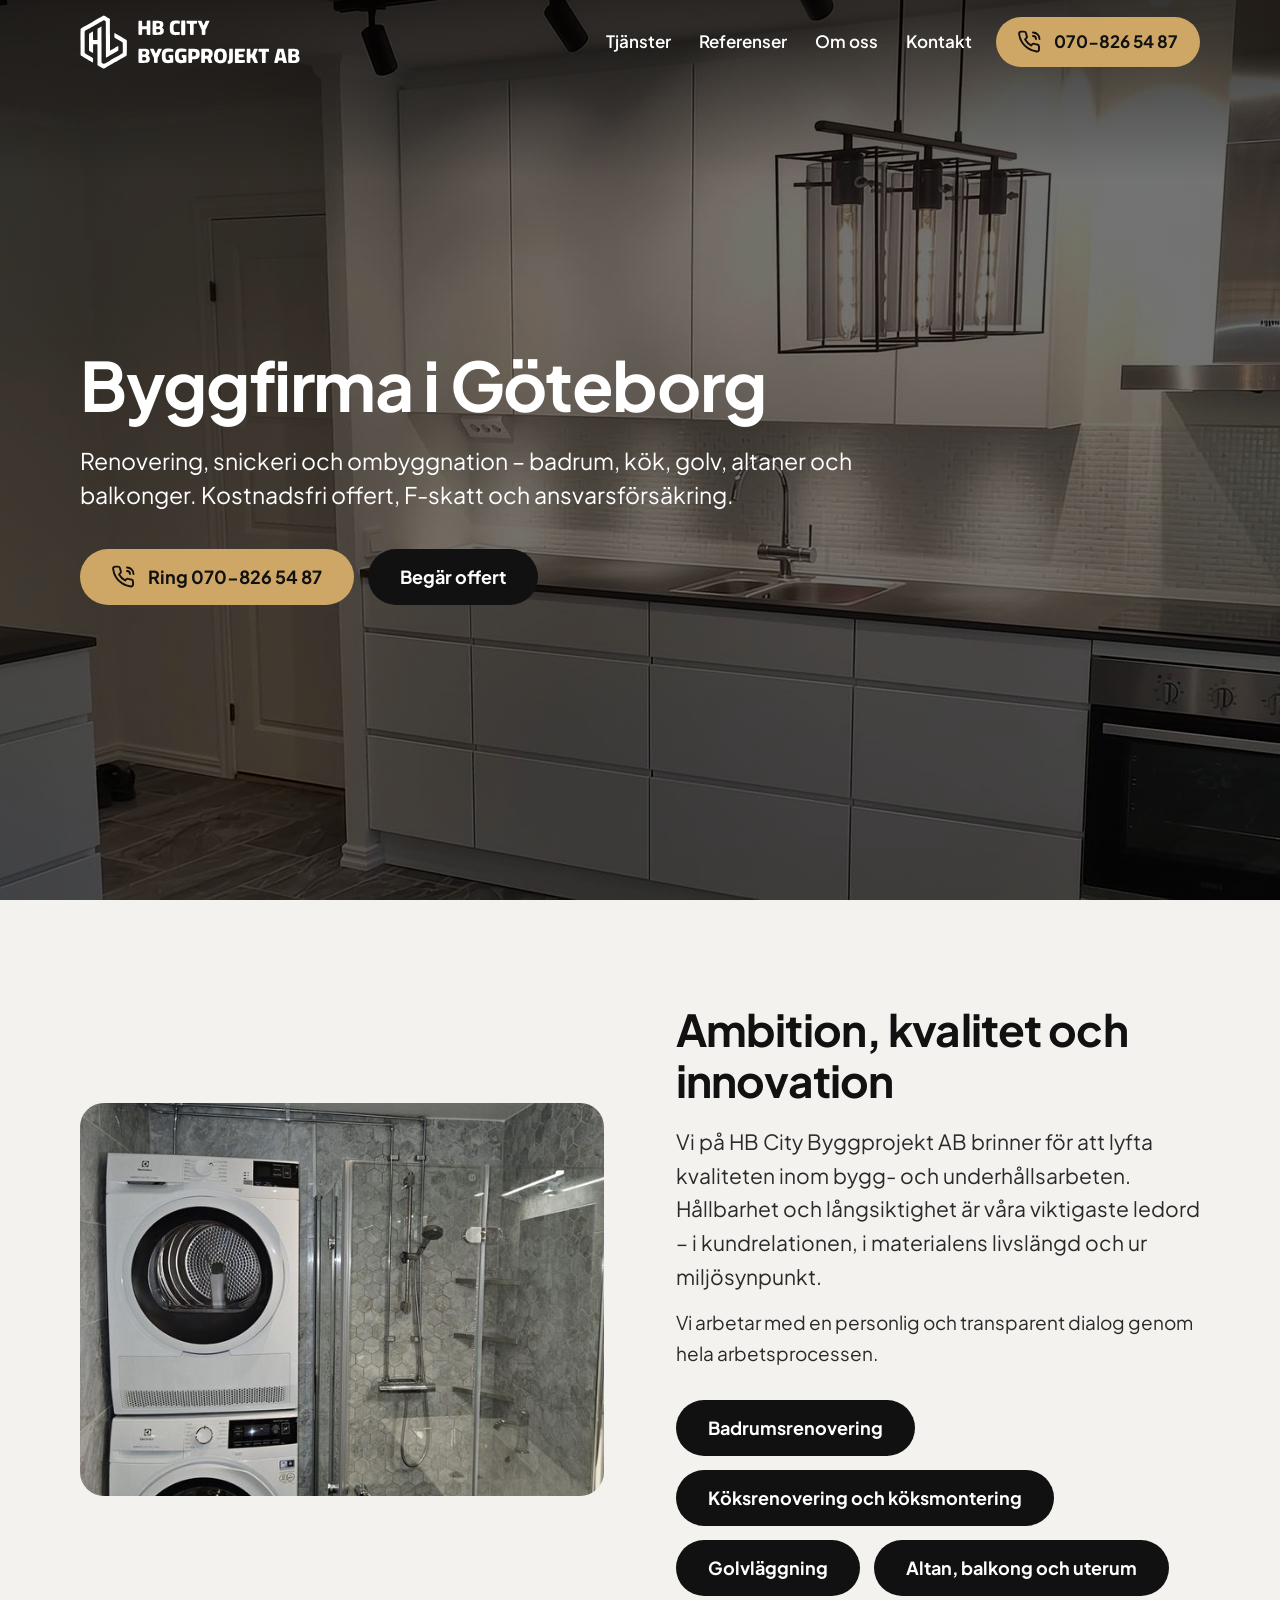
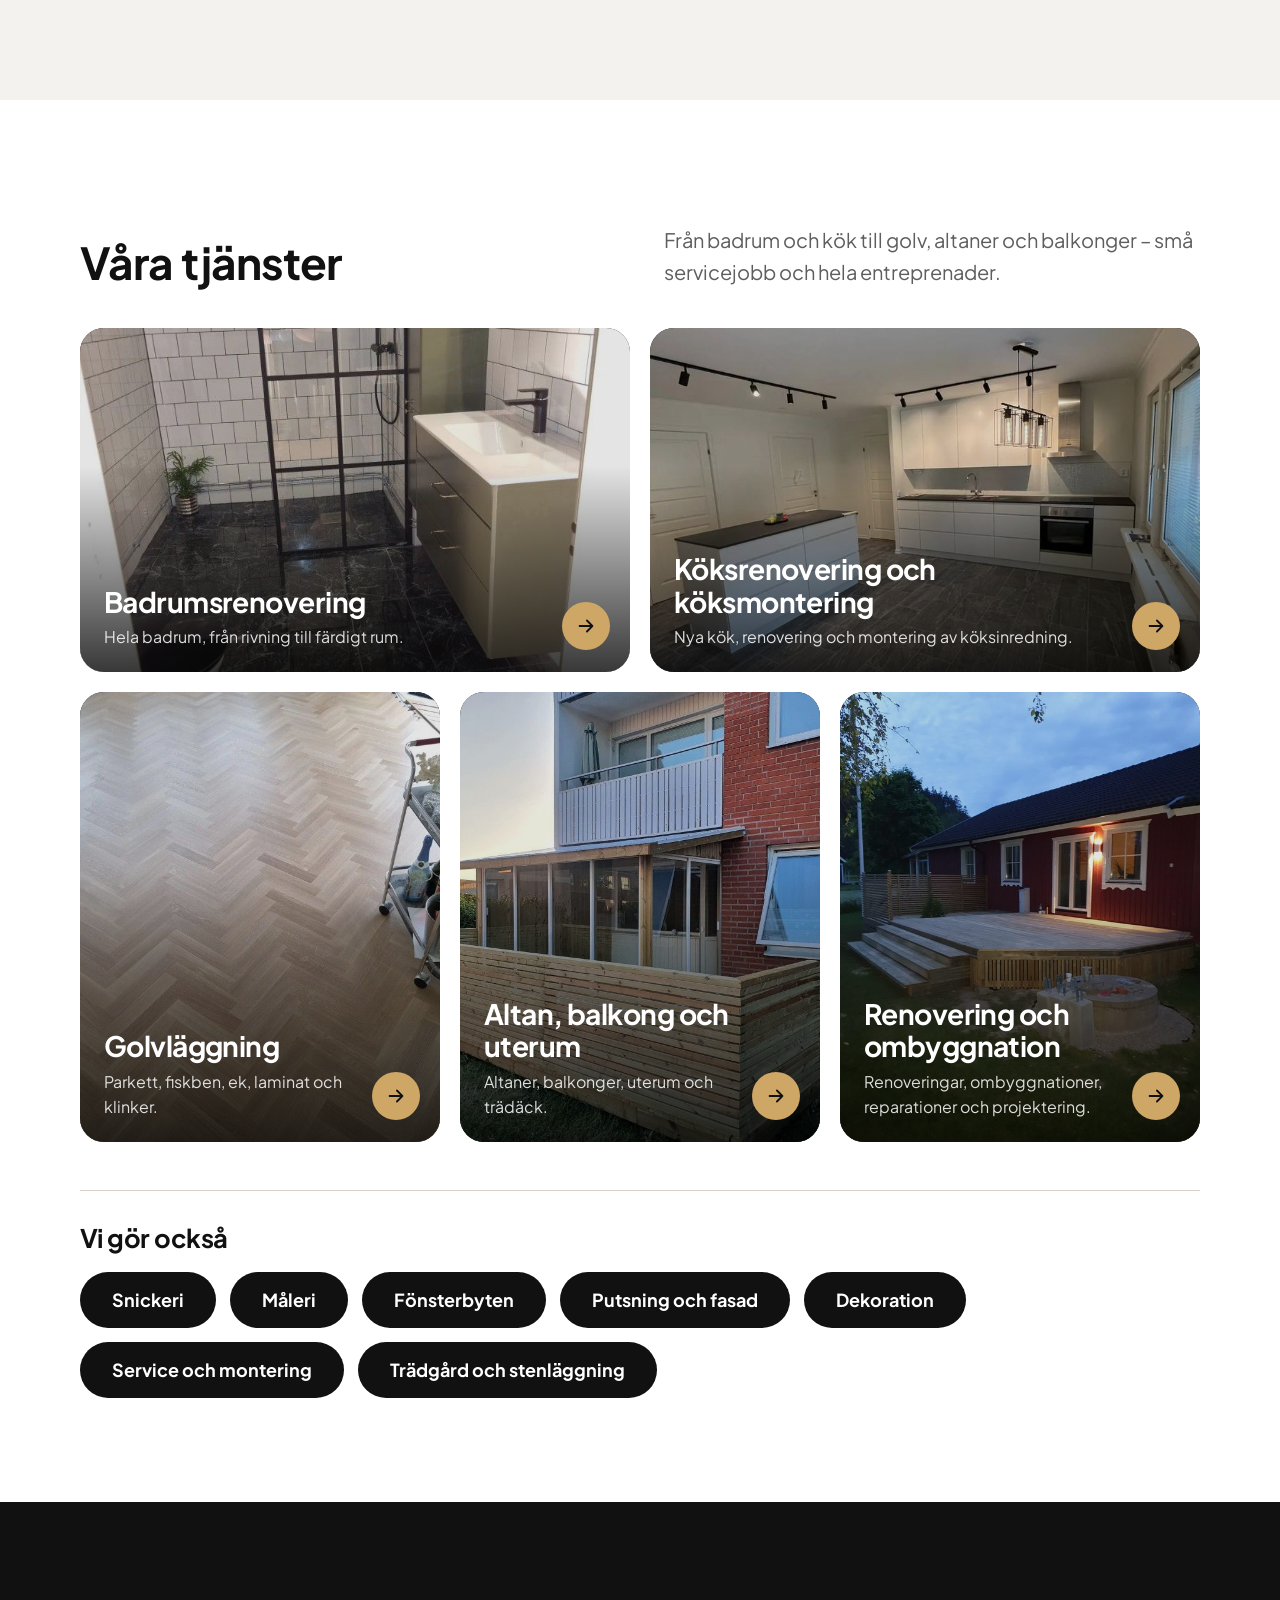
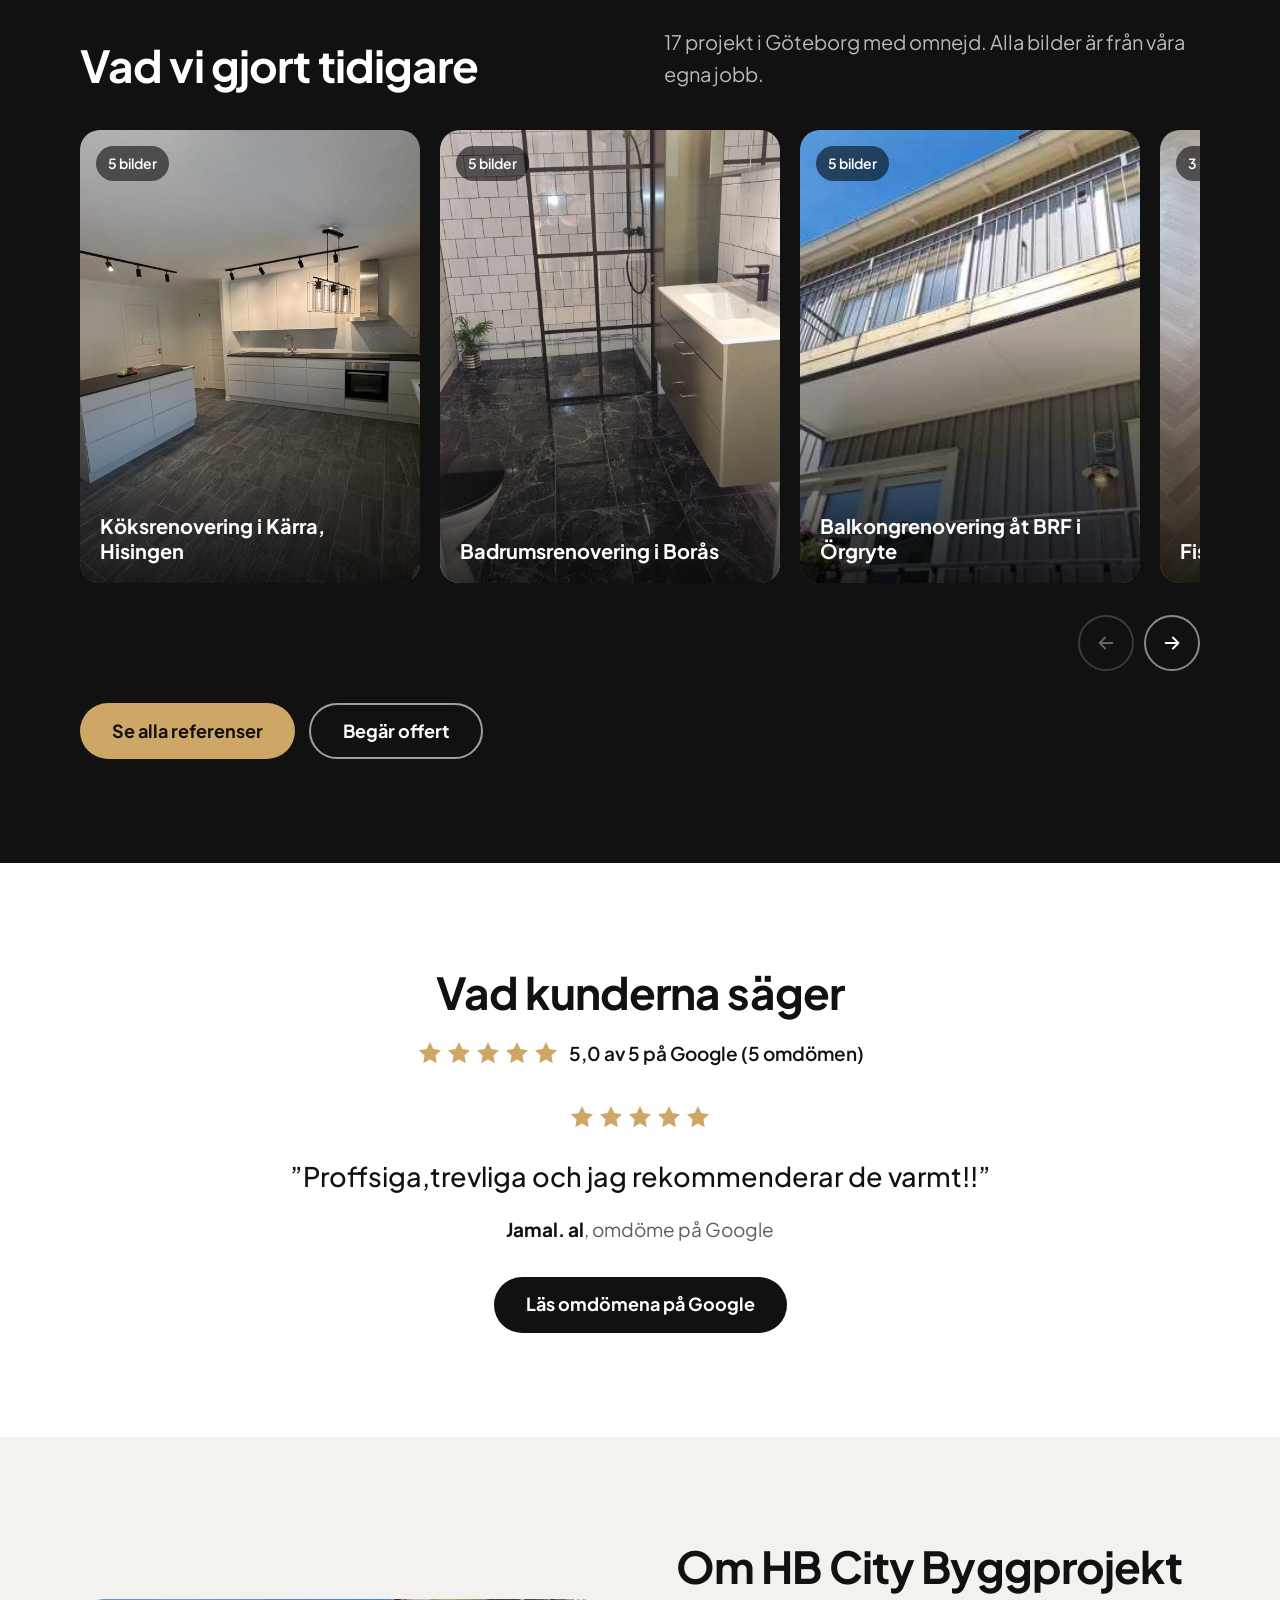
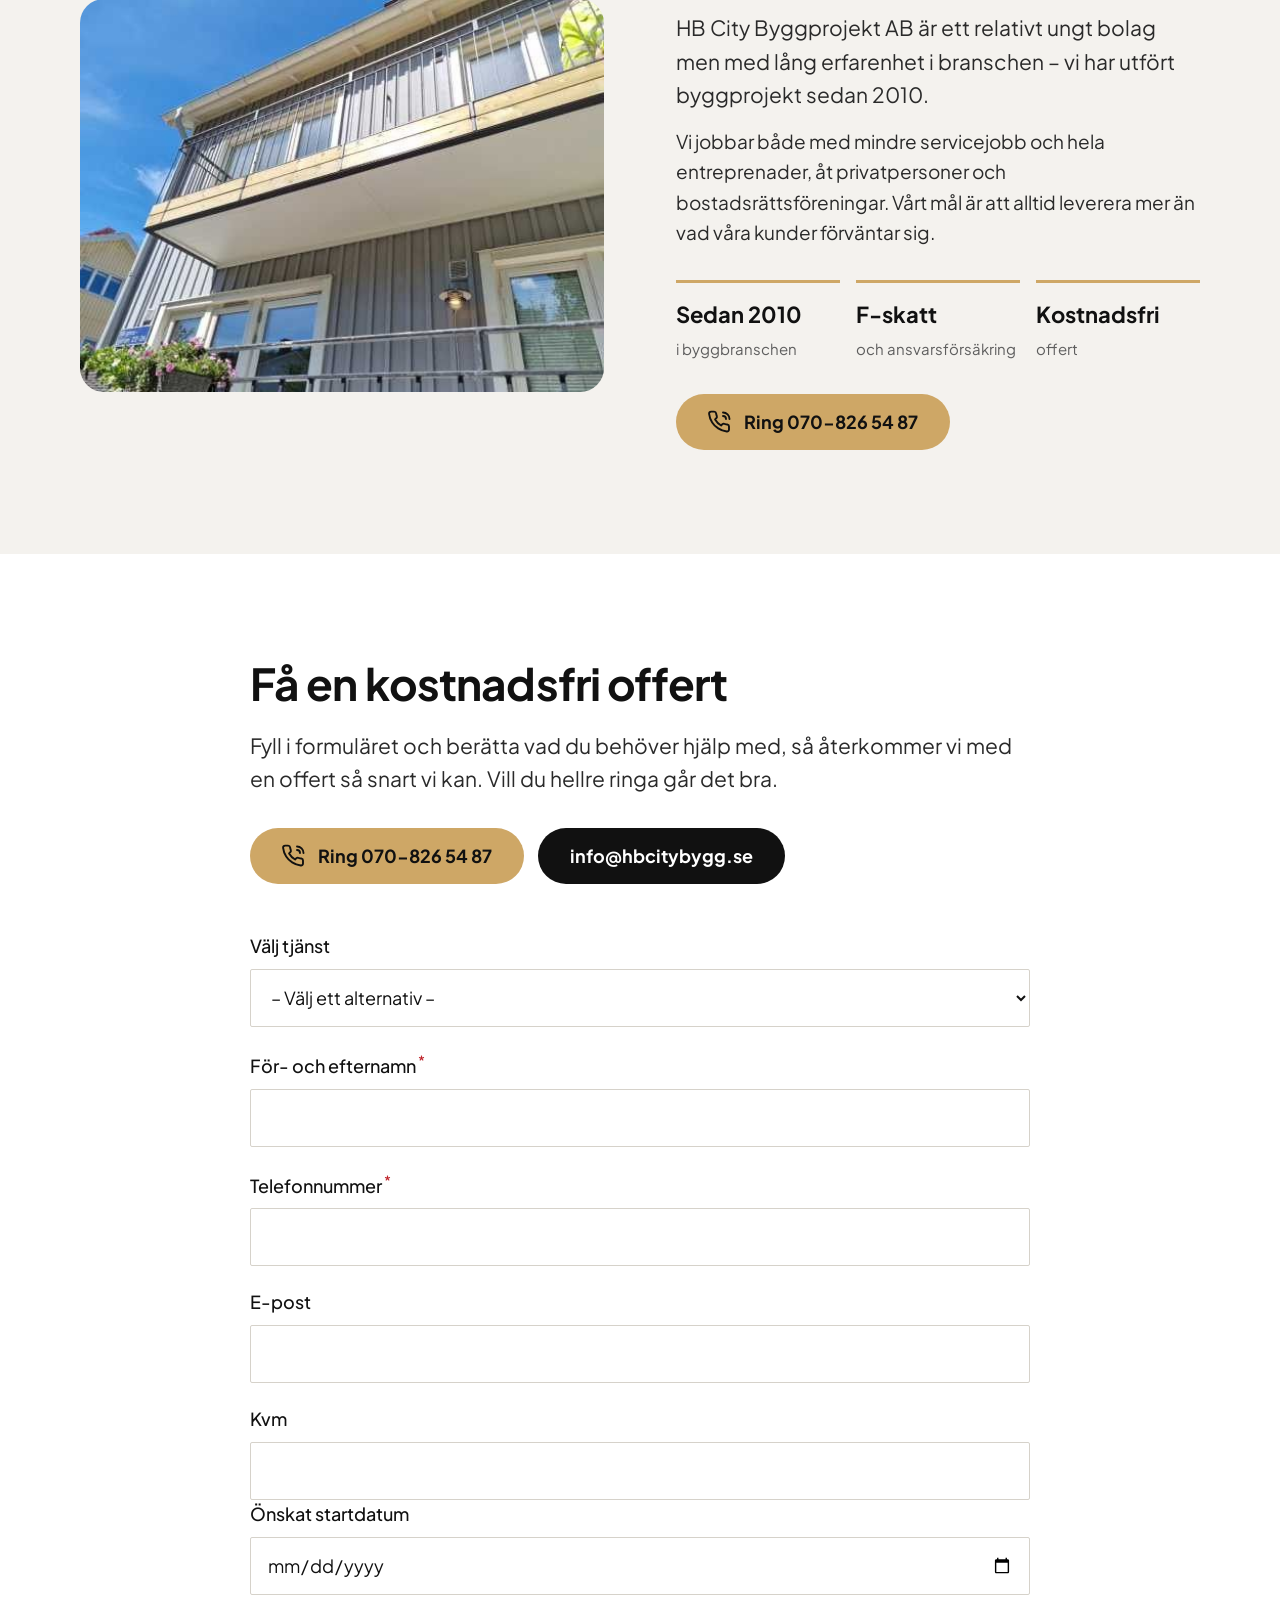
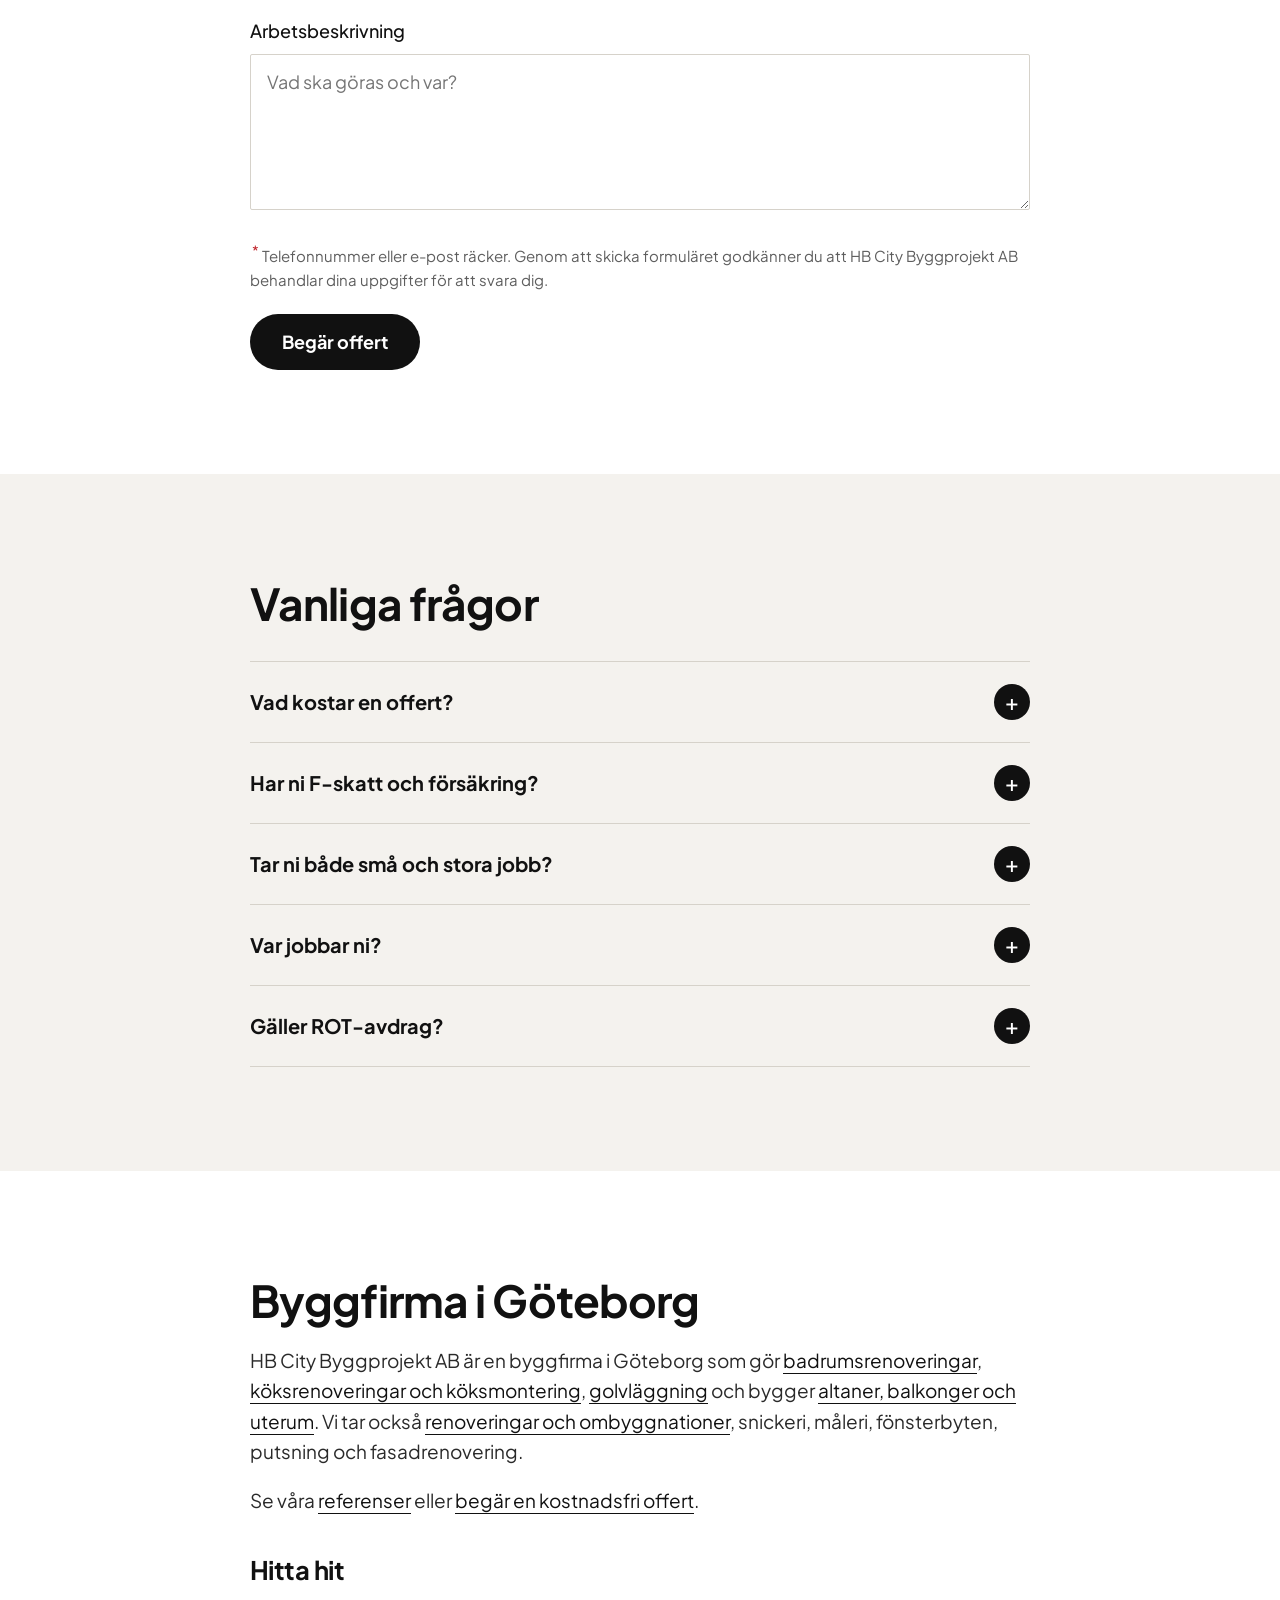
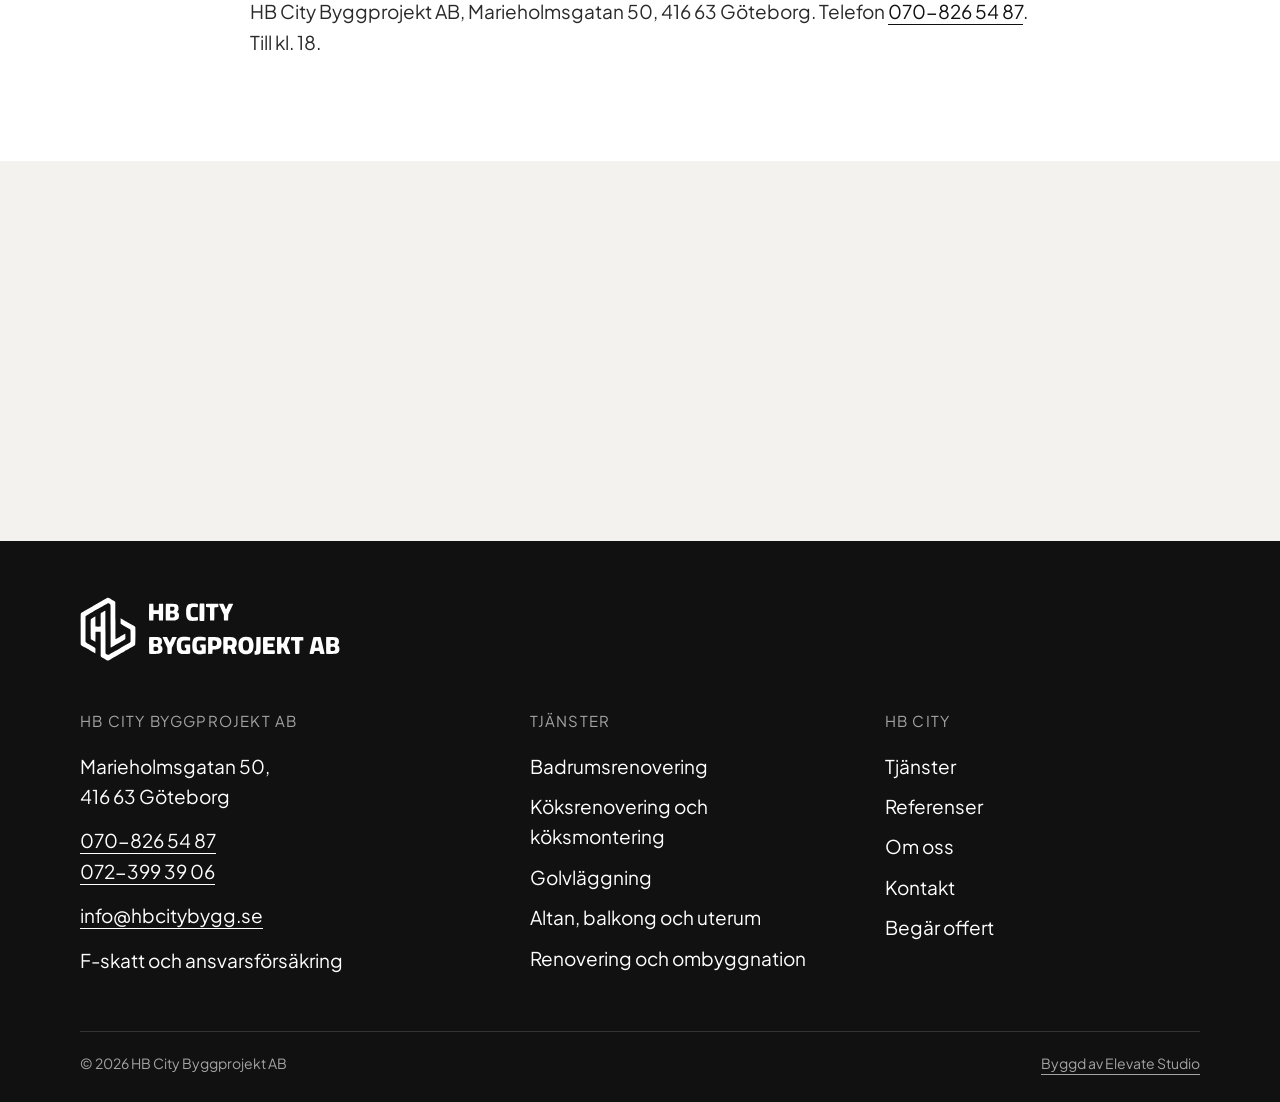
==== commit 19c1352e: "Hero i äkta fullscreen på startsidan Filmen fyller hela skärmen och sidhuvudet ligger genomskinligt " ====
--- a/docs/index.html
+++ b/docs/index.html
@@ -19,7 +19,7 @@
 <link rel="icon" href="img/favicon.svg" type="image/svg+xml">
 <script type="application/ld+json">{"@context": "https://schema.org", "@type": "HomeAndConstructionBusiness", "name": "HB City Byggprojekt AB", "url": "https://elevatestudio018.github.io/HB-preview/", "telephone": "+46708265487", "email": "info@hbcitybygg.se", "image": "https://elevatestudio018.github.io/HB-preview/img/kok-karra-5.jpg", "address": {"@type": "PostalAddress", "streetAddress": "Marieholmsgatan 50", "postalCode": "41663", "addressLocality": "Göteborg", "addressCountry": "SE"}, "areaServed": {"@type": "City", "name": "Göteborg"}}</script>
 </head>
-<body>
+<body class="home">
 <a class="skip" href="#main">Hoppa till innehållet</a>
 <header class="head">
   <div class="wrap bar">
@@ -39,7 +39,7 @@
 </header>
 <main id="main">
 <section class="hero" aria-labelledby="hero-h">
-  <div class="hero-ph"><video class="hero-video" autoplay muted loop playsinline preload="auto" poster="img/hero-poster.jpg" aria-hidden="true"><source src="video/hero-mobil.mp4" type="video/mp4" media="(max-width: 767px)"><source src="video/hero.mp4" type="video/mp4"></video></div>
+  <div class="hero-ph"><video class="hero-video" autoplay muted loop playsinline webkit-playsinline disablepictureinpicture disableremoteplayback preload="auto" poster="img/hero-poster.jpg" tabindex="-1" aria-hidden="true"><source src="video/hero-mobil.mp4" type="video/mp4" media="(max-width: 767px)"><source src="video/hero.mp4" type="video/mp4"></video></div>
   <div class="wrap hero-in">
     <h1 id="hero-h">Byggfirma i Göteborg</h1>
     <p>Renovering, snickeri och ombyggnation – badrum, kök, golv, altaner och balkonger. Kostnadsfri offert, F-skatt och ansvarsförsäkring.</p>
--- a/docs/assets/site.css
+++ b/docs/assets/site.css
@@ -64,7 +64,14 @@
 .foot .logo-img { height: 64px; }
 
 /* Header: solid black */
-.head { position: sticky; top: 0; z-index: 40; background: var(--dark); color: #fff; }
+.head { position: sticky; top: 0; z-index: 40; background: var(--dark); color: #fff; transition: background-color .25s; }
+/* Start page: the hero fills the whole screen and the header lies on top of the film, see-through until the page is
+   scrolled (or the menu opened). */
+.home .head { position: fixed; left: 0; right: 0; background: transparent; }
+.home .head.solid { background: var(--dark); }
+.home .hero { min-height: 100vh; min-height: 100svh; }
+.home .hero-ph::before { content: ""; position: absolute; inset: 0 0 auto; height: 180px; z-index: 1; background: linear-gradient(rgb(0 0 0 / .55), transparent); }
+.home .hero-in { padding-top: calc(var(--head-h) + 48px); }
 .bar { display: flex; align-items: center; gap: 16px; height: var(--head-h); }
 .nav { display: none; margin-left: auto; gap: 28px; }
 .nav a { font-weight: 600; font-size: 17px; text-decoration: none; }
@@ -91,6 +98,12 @@
 .hero { position: relative; isolation: isolate; display: flex; align-items: center; min-height: calc(100svh - var(--head-h)); color: #fff; background: var(--dark-2); }
 .hero-ph { position: absolute; inset: 0; z-index: -1; overflow: hidden; }
 .hero-ph img, .hero-ph video { display: block; width: 100%; height: 100%; object-fit: cover; }
+/* No play button or controls on the hero film, not even where the phone holds autoplay back: the still frame shows. */
+.hero-video { pointer-events: none; }
+.hero-video::-webkit-media-controls,
+.hero-video::-webkit-media-controls-panel,
+.hero-video::-webkit-media-controls-overlay-play-button,
+.hero-video::-webkit-media-controls-start-playback-button { display: none !important; -webkit-appearance: none; opacity: 0; }
 .hero-ph::after { content: ""; position: absolute; inset: 0; background: rgb(0 0 0 / .55); }
 .hero-in { padding-top: 64px; padding-bottom: 80px; }
 .hero h1 { color: #fff; max-width: 15em; font-size: clamp(38px, 5.4vw, 68px); font-weight: 700; line-height: 1.1; }
